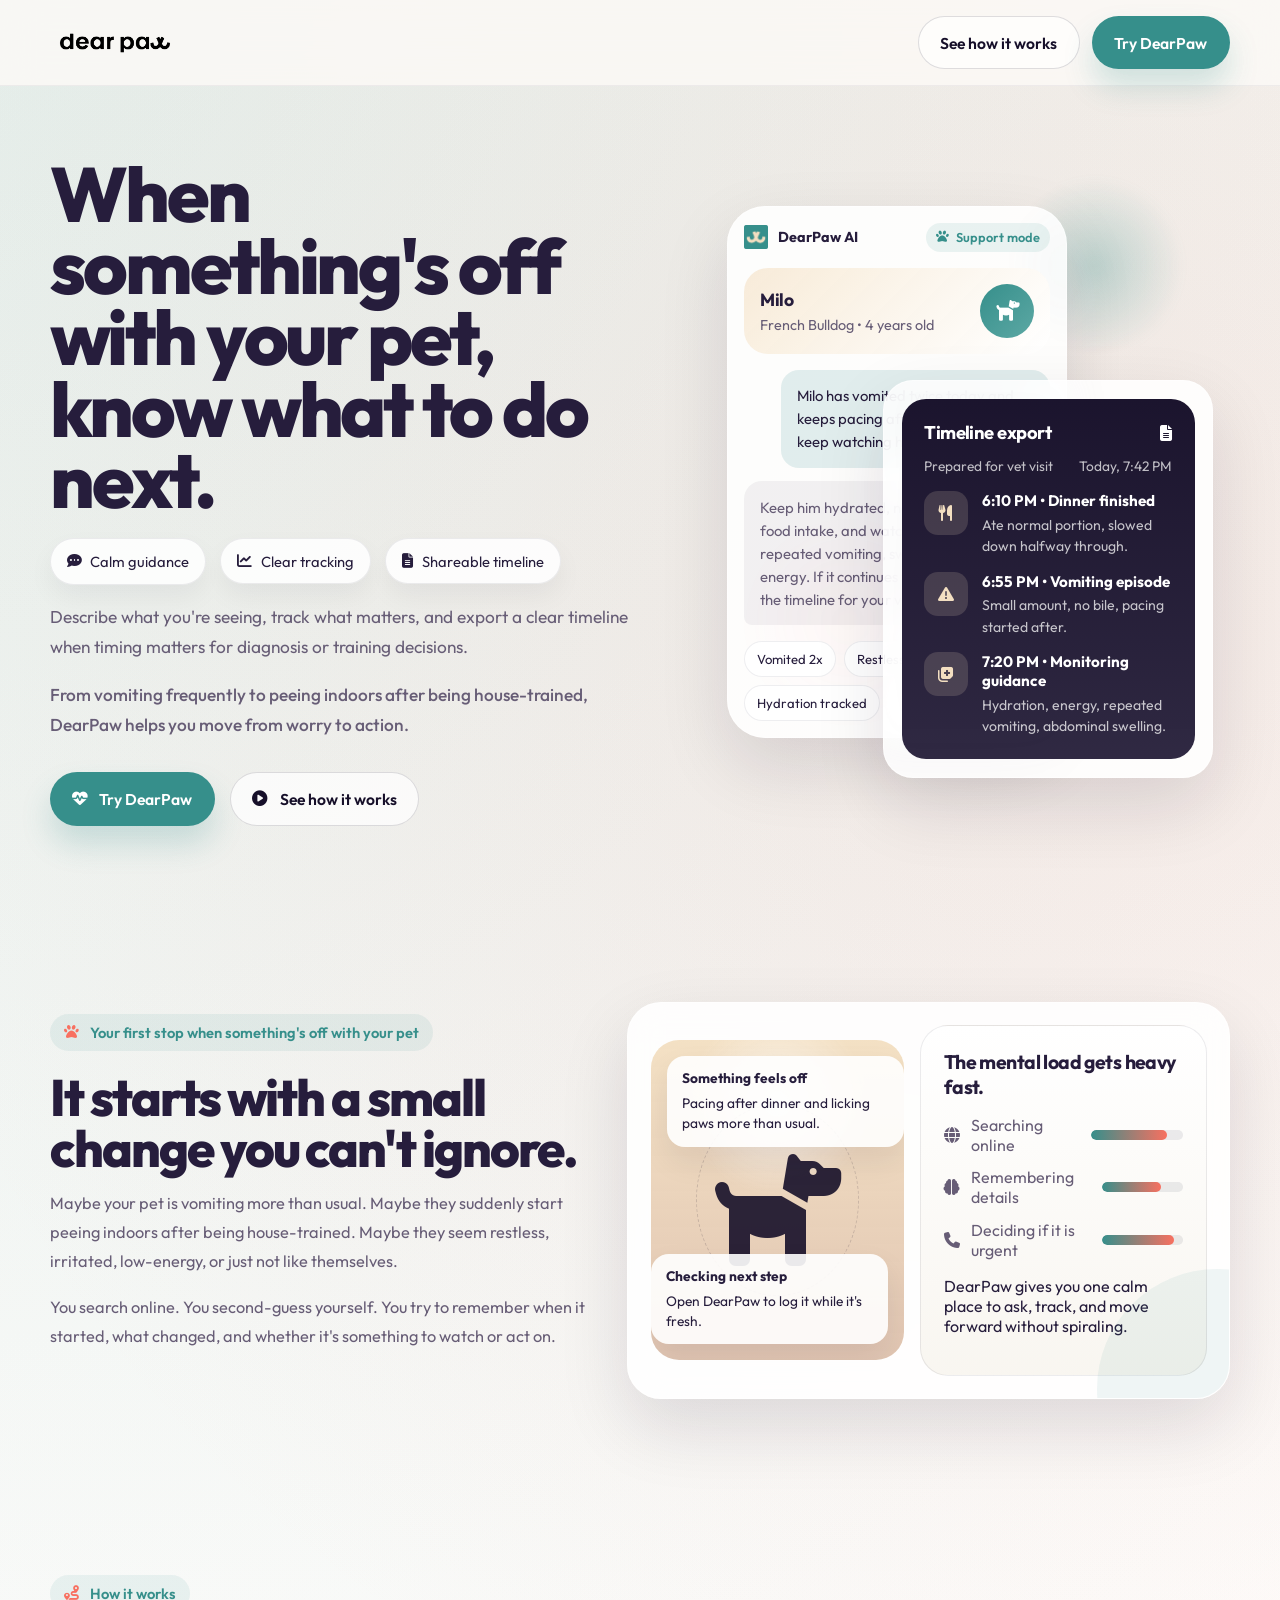
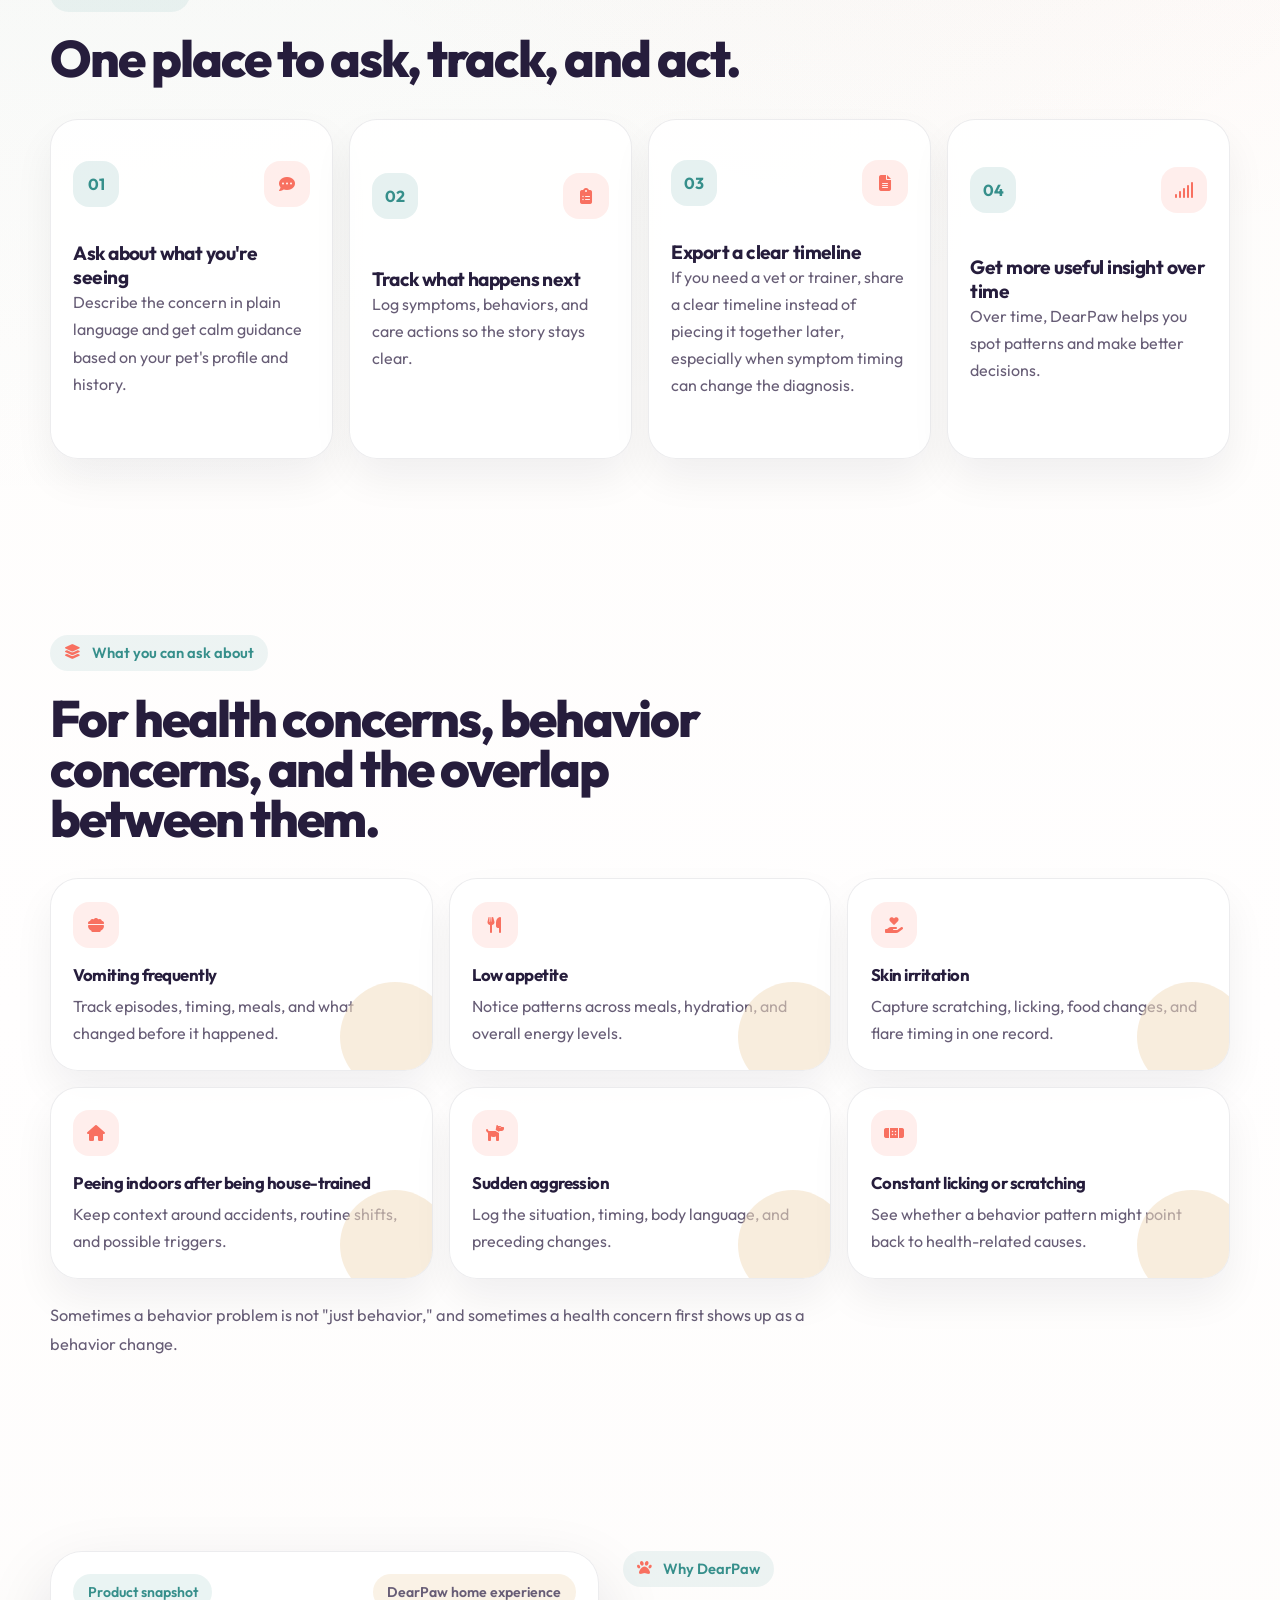
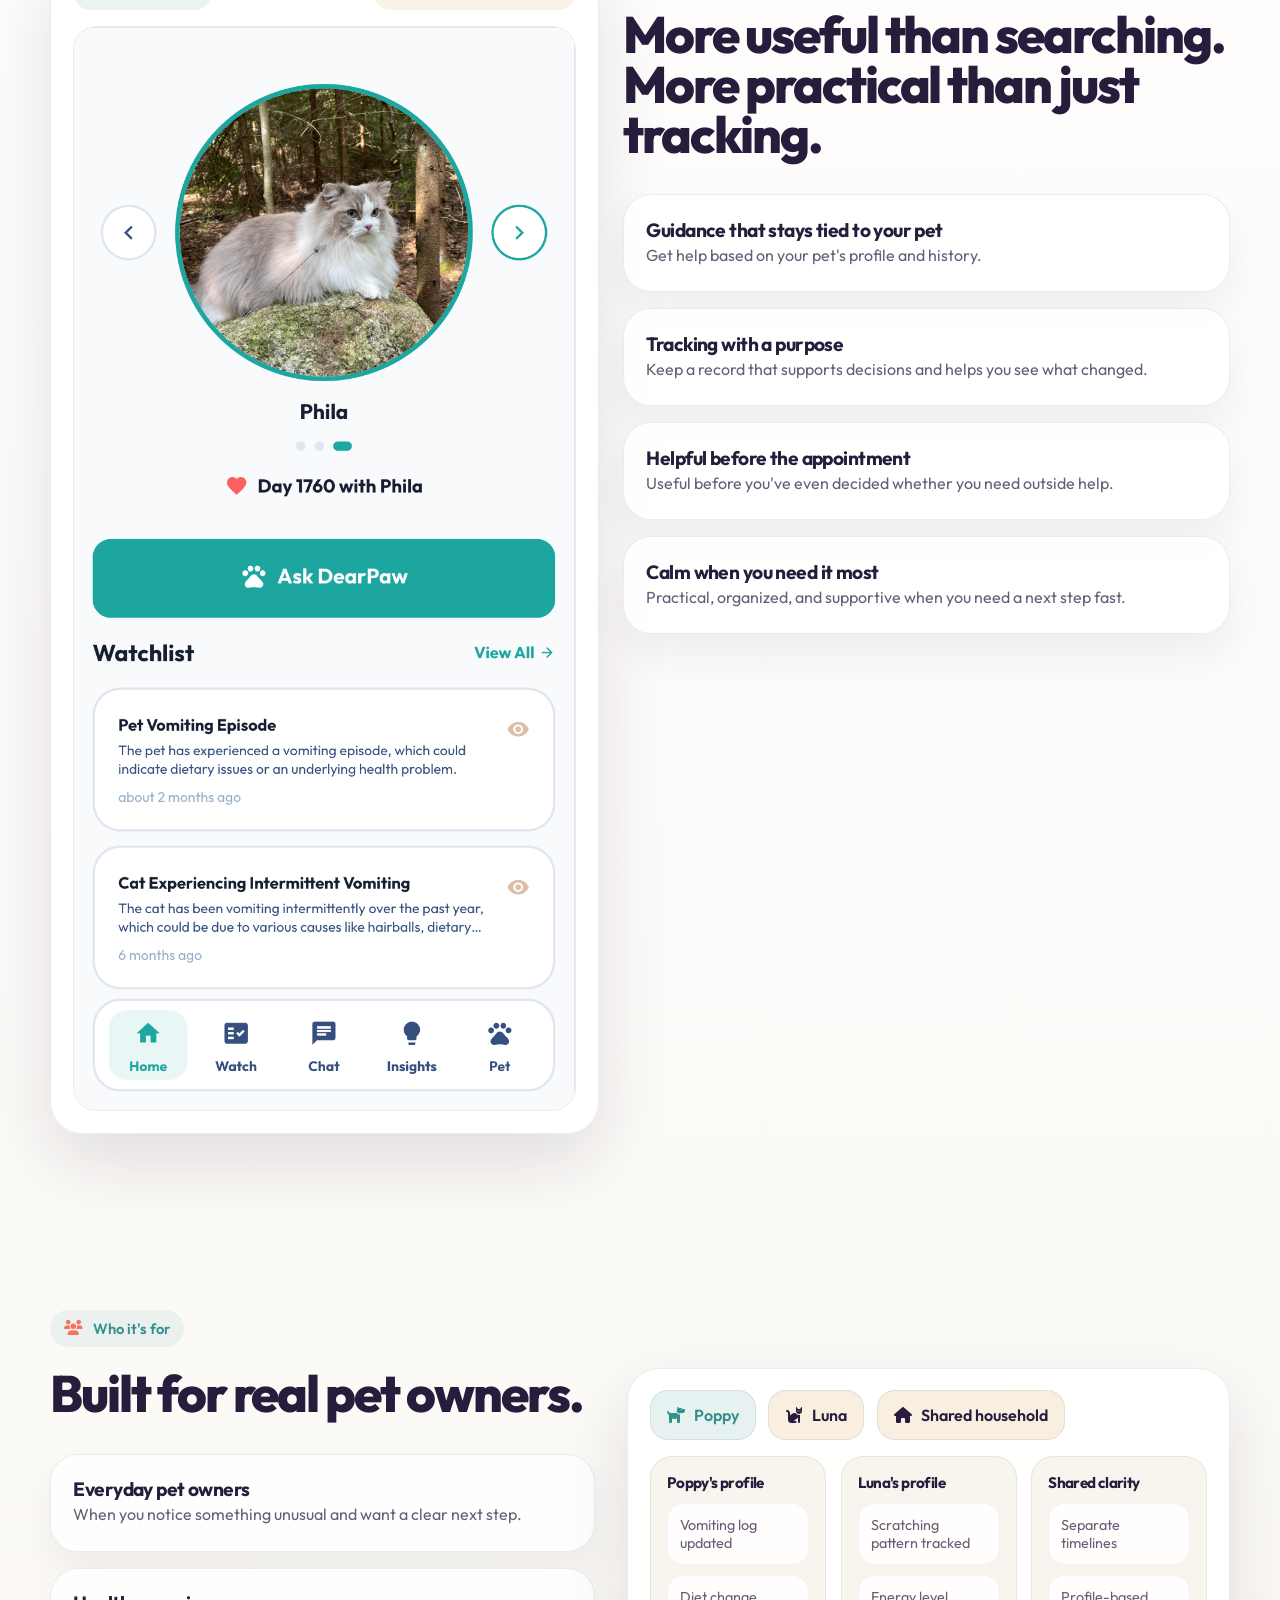
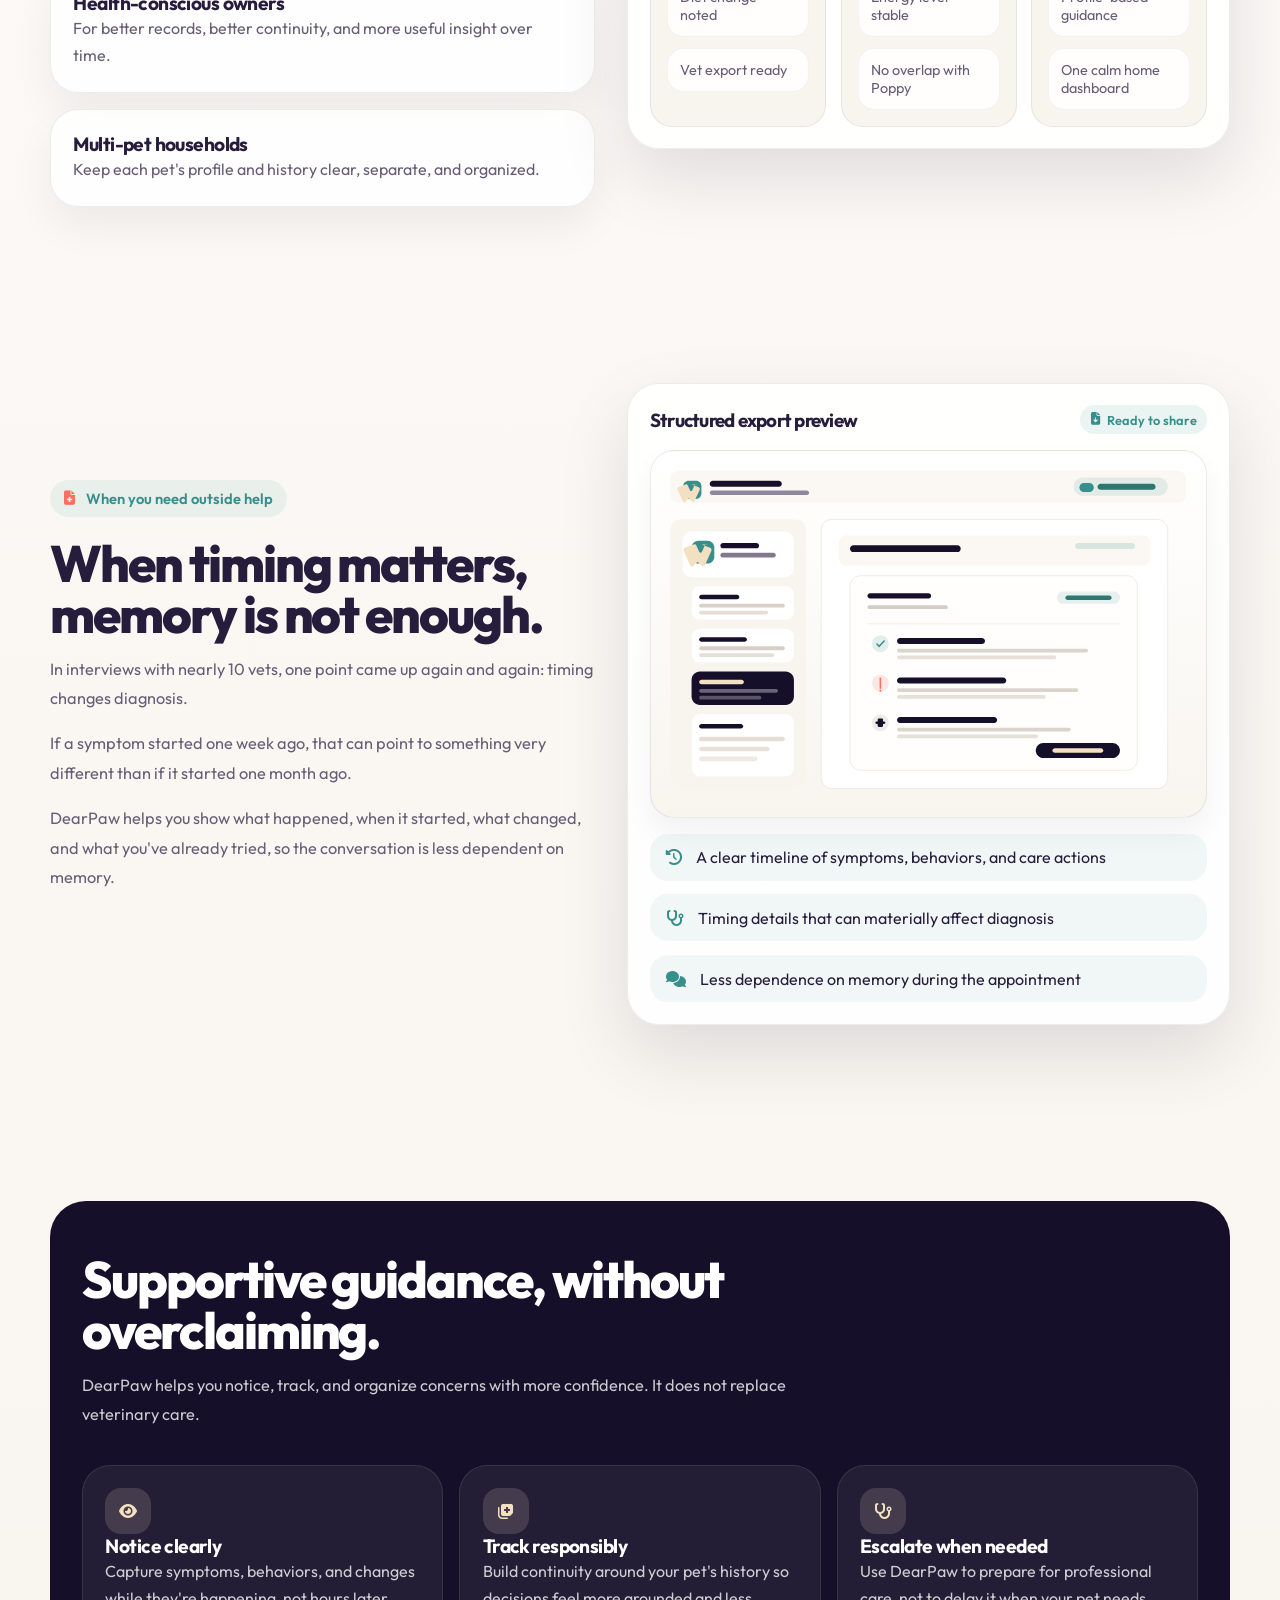
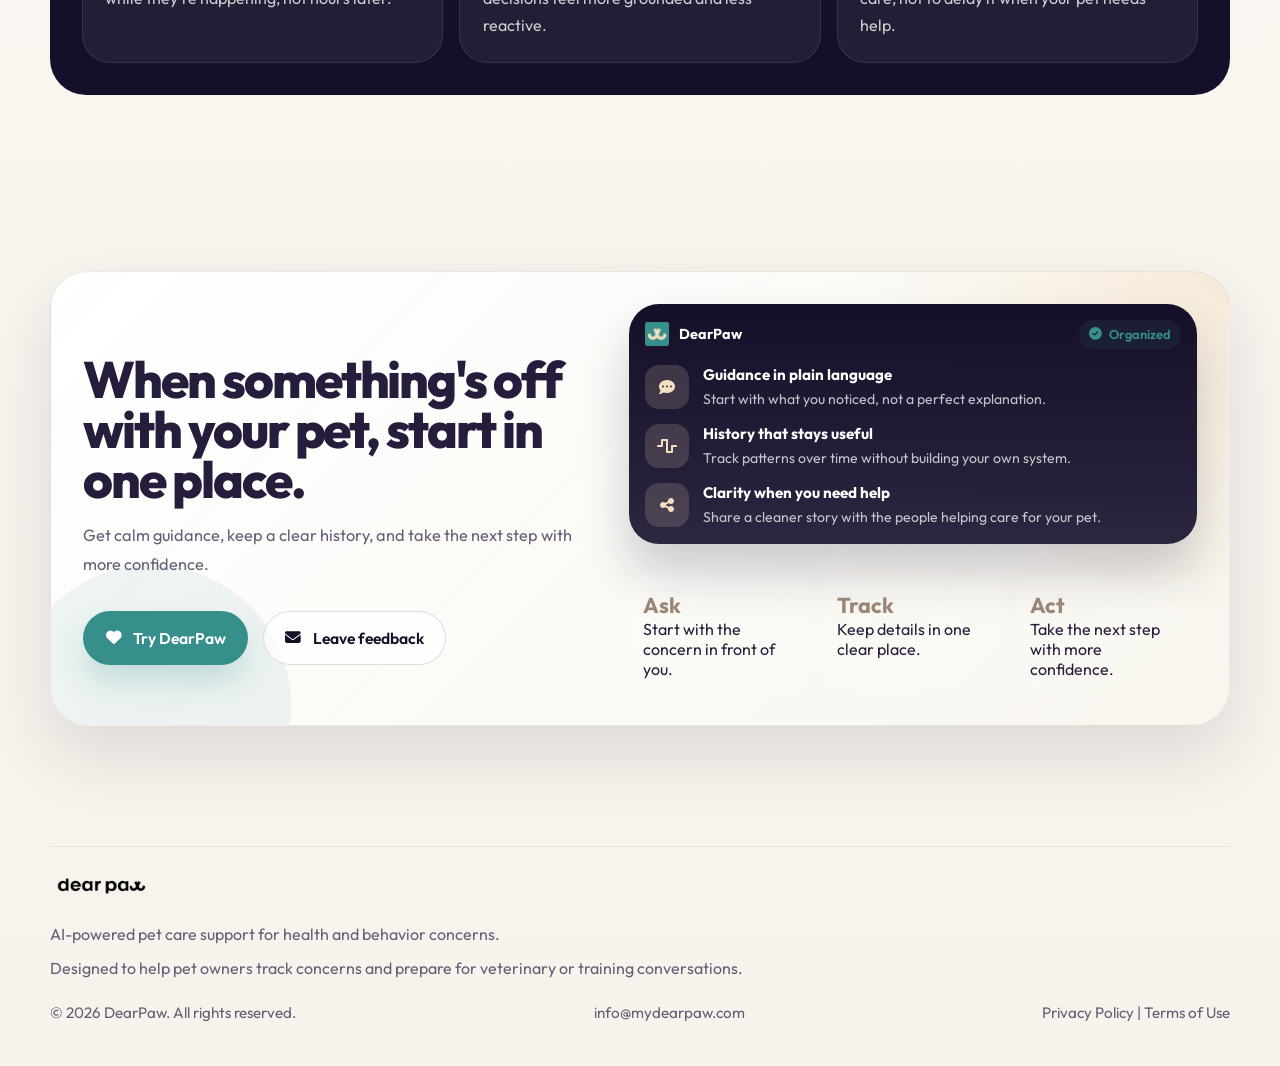
==== index.html @ 914ccf26 "Update legal pages and CTA flows" ====
<!DOCTYPE html>
<html lang="en">
  <head>
    <meta charset="UTF-8" />
    <meta name="viewport" content="width=device-width, initial-scale=1.0" />
    <title>DearPaw | When something's off with your pet, know what to do next.</title>
    <meta
      name="description"
      content="Describe what you're seeing, track what matters, and export a clear timeline when timing matters for diagnosis or training decisions."
    />
    <link rel="icon" type="image/png" href="assets/images/dearpaw-favicon.png" />
    <link rel="preconnect" href="https://fonts.googleapis.com" />
    <link rel="preconnect" href="https://fonts.gstatic.com" crossorigin />
    <link
      href="https://fonts.googleapis.com/css2?family=Outfit:wght@300;400;500;600;700;800&amp;display=swap"
      rel="stylesheet"
    />
    <link
      rel="stylesheet"
      href="https://cdnjs.cloudflare.com/ajax/libs/font-awesome/6.5.2/css/all.min.css"
      crossorigin="anonymous"
      referrerpolicy="no-referrer"
    />
    <link rel="stylesheet" href="assets/css/style.css" />
  </head>
  <body>
    <header class="site-header">
      <div class="container nav-shell">
        <a class="brand" href="#hero" aria-label="DearPaw home">
          <img src="assets/images/dearpaw-logo-horizontal.png" alt="DearPaw" />
        </a>
        <div class="nav-actions">
          <a class="button button-secondary" href="#how-it-works">See how it works</a>
          <a class="button button-primary" href="#try-form" data-open-form="try-dearpaw">Try DearPaw</a>
        </div>
        <details class="mobile-menu">
          <summary class="mobile-menu-toggle" aria-label="Open navigation menu">
            <span></span>
            <span></span>
            <span></span>
          </summary>
          <div class="mobile-menu-panel">
            <div class="mobile-menu-actions">
              <a class="button button-secondary" href="#how-it-works">See how it works</a>
              <a class="button button-primary" href="#try-form" data-open-form="try-dearpaw">Try DearPaw</a>
            </div>
          </div>
        </details>
      </div>
    </header>

    <main>
      <section class="hero" id="hero">
        <div class="container hero-grid">
          <div class="hero-copy">
            <h1 class="reveal delay-1">When something's off with your pet, know what to do next.</h1>
            
            <div class="hero-points reveal delay-2" aria-label="Product highlights">
              <span class="pill"><i class="fa-solid fa-comment-dots"></i> Calm guidance</span>
              <span class="pill"><i class="fa-solid fa-chart-line"></i> Clear tracking</span>
              <span class="pill"><i class="fa-solid fa-file-lines"></i> Shareable timeline</span>
            </div>
            <p class="reveal delay-3">
              Describe what you're seeing, track what matters, and export a clear timeline when timing matters for diagnosis or training decisions.
            </p>
            <p class="support-line reveal delay-4">
              From vomiting frequently to peeing indoors after being house-trained, DearPaw helps you move from worry to action.
            </p>
            <div class="hero-actions reveal delay-4">
              <a class="button button-primary" href="#try-form" data-open-form="try-dearpaw">
                <i class="fa-solid fa-heart-pulse"></i>
                Try DearPaw
              </a>
              <a class="button button-secondary" href="#how-it-works">
                <i class="fa-solid fa-circle-play"></i>
                See how it works
              </a>
            </div>
          </div>

          <div class="hero-visual reveal delay-2" aria-hidden="true">
            <div class="orb orb-teal"></div>
            <div class="orb orb-coral"></div>
            <div class="mock-stack">
              <article class="device phone">
                <div class="device-top">
                  <div class="mini-brand">
                    <img src="assets/images/dearpaw-favicon.png" alt="" />
                    DearPaw AI
                  </div>
                  <span class="status-chip"><i class="fa-solid fa-paw"></i> Support mode</span>
                </div>
                <div class="pet-profile">
                  <div>
                    <h3>Milo</h3>
                    <p>French Bulldog • 4 years old</p>
                  </div>
                  <div class="avatar-ring">
                    <i class="fa-solid fa-dog"></i>
                  </div>
                </div>
                <div class="chat-thread">
                  <div class="bubble owner">
                    Milo has vomited twice today and keeps pacing after dinner. Should I keep watching him or get help now?
                  </div>
                  <div class="bubble ai">
                    Keep him hydrated, note timing and food intake, and watch for repeated vomiting, swelling, or low energy. If it continues tonight, export the timeline for your vet.
                  </div>
                </div>
                <div class="signal-bar">
                  <span class="signal">Vomited 2x</span>
                  <span class="signal">Restless after dinner</span>
                  <span class="signal">Hydration tracked</span>
                </div>
              </article>

              <article class="device tablet">
                <div class="report-card">
                  <div class="report-row">
                    <h3>Timeline export</h3>
                    <i class="fa-solid fa-file-lines"></i>
                  </div>
                  <div class="report-meta">
                    <span>Prepared for vet visit</span>
                    <span>Today, 7:42 PM</span>
                  </div>
                  <div class="timeline">
                    <div class="timeline-item">
                      <div class="timeline-dot"><i class="fa-solid fa-utensils"></i></div>
                      <div class="timeline-copy">
                        <h4>6:10 PM • Dinner finished</h4>
                        <p>Ate normal portion, slowed down halfway through.</p>
                      </div>
                    </div>
                    <div class="timeline-item">
                      <div class="timeline-dot"><i class="fa-solid fa-triangle-exclamation"></i></div>
                      <div class="timeline-copy">
                        <h4>6:55 PM • Vomiting episode</h4>
                        <p>Small amount, no bile, pacing started after.</p>
                      </div>
                    </div>
                    <div class="timeline-item">
                      <div class="timeline-dot"><i class="fa-solid fa-notes-medical"></i></div>
                      <div class="timeline-copy">
                        <h4>7:20 PM • Monitoring guidance</h4>
                        <p>Hydration, energy, repeated vomiting, abdominal swelling.</p>
                      </div>
                    </div>
                  </div>
                </div>
              </article>
            </div>
          </div>
        </div>
      </section>

      <section id="problem">
        <div class="container problem-grid">
          <div class="section-heading">
            <span class="eyebrow reveal">
              <i class="fa-solid fa-paw"></i>
              Your first stop when something's off with your pet
            </span>
            <h2>It starts with a small change you can't ignore.</h2>
            <p>
              Maybe your pet is vomiting more than usual. Maybe they suddenly start peeing indoors after being house-trained. Maybe they seem restless, irritated, low-energy, or just not like themselves.
            </p>
            <p>
              You search online. You second-guess yourself. You try to remember when it started, what changed, and whether it's something to watch or act on.
            </p>
          </div>

          <div class="scene-card">
            <div class="scene-grid">
              <div class="pet-portrait">
                <div class="halo"></div>
                <i class="fa-solid fa-dog"></i>
                <div class="floating-note note-top">
                  <strong>Something feels off</strong>
                  Pacing after dinner and licking paws more than usual.
                </div>
                <div class="floating-note note-bottom">
                  <strong>Checking next step</strong>
                  Open DearPaw to log it while it's fresh.
                </div>
              </div>
              <div class="owner-panel">
                <h3>The mental load gets heavy fast.</h3>
                <div class="owner-stress">
                  <div class="stress-row">
                    <span class="stress-label"><i class="fa-solid fa-globe"></i> Searching online</span>
                    <div class="stress-meter"><div class="stress-fill" style="width: 82%"></div></div>
                  </div>
                  <div class="stress-row">
                    <span class="stress-label"><i class="fa-solid fa-brain"></i> Remembering details</span>
                    <div class="stress-meter"><div class="stress-fill" style="width: 73%"></div></div>
                  </div>
                  <div class="stress-row">
                    <span class="stress-label"><i class="fa-solid fa-phone"></i> Deciding if it is urgent</span>
                    <div class="stress-meter"><div class="stress-fill" style="width: 88%"></div></div>
                  </div>
                </div>
                <p style="margin-top: 1rem;">
                  DearPaw gives you one calm place to ask, track, and move forward without spiraling.
                </p>
              </div>
            </div>
          </div>
        </div>
      </section>

      <section id="how-it-works">
        <div class="container">
          <div class="section-heading">
            <span class="eyebrow">
              <i class="fa-solid fa-route"></i>
              How it works
            </span>
            <h2>One place to ask, track, and act.</h2>
          </div>

          <div class="flow-grid">
            <article class="flow-card">
              <div class="step-top">
                <span class="step-number">01</span>
                <span class="icon-badge"><i class="fa-solid fa-comment-dots"></i></span>
              </div>
              <div>
                <h3>Ask about what you're seeing</h3>
                <p>
                  Describe the concern in plain language and get calm guidance based on your pet's profile and history.
                </p>
              </div>
            </article>

            <article class="flow-card">
              <div class="step-top">
                <span class="step-number">02</span>
                <span class="icon-badge"><i class="fa-solid fa-clipboard-list"></i></span>
              </div>
              <div>
                <h3>Track what happens next</h3>
                <p>
                  Log symptoms, behaviors, and care actions so the story stays clear.
                </p>
              </div>
            </article>

            <article class="flow-card">
              <div class="step-top">
                <span class="step-number">03</span>
                <span class="icon-badge"><i class="fa-solid fa-file-lines"></i></span>
              </div>
              <div>
                <h3>Export a clear timeline</h3>
                <p>
                  If you need a vet or trainer, share a clear timeline instead of piecing it together later, especially when symptom timing can change the diagnosis.
                </p>
              </div>
            </article>

            <article class="flow-card">
              <div class="step-top">
                <span class="step-number">04</span>
                <span class="icon-badge"><i class="fa-solid fa-signal"></i></span>
              </div>
              <div>
                <h3>Get more useful insight over time</h3>
                <p>
                  Over time, DearPaw helps you spot patterns and make better decisions.
                </p>
              </div>
            </article>
          </div>
        </div>
      </section>

      <section id="breadth">
        <div class="container">
          <div class="section-heading">
            <span class="eyebrow">
              <i class="fa-solid fa-layer-group"></i>
              What you can ask about
            </span>
            <h2>For health concerns, behavior concerns, and the overlap between them.</h2>
          </div>

          <div class="concern-shell">
            <article class="concern-card">
              <span class="icon-badge"><i class="fa-solid fa-bowl-food"></i></span>
              <h3>Vomiting frequently</h3>
              <p>Track episodes, timing, meals, and what changed before it happened.</p>
            </article>
            <article class="concern-card">
              <span class="icon-badge"><i class="fa-solid fa-utensils"></i></span>
              <h3>Low appetite</h3>
              <p>Notice patterns across meals, hydration, and overall energy levels.</p>
            </article>
            <article class="concern-card">
              <span class="icon-badge"><i class="fa-solid fa-hand-holding-heart"></i></span>
              <h3>Skin irritation</h3>
              <p>Capture scratching, licking, food changes, and flare timing in one record.</p>
            </article>
            <article class="concern-card">
              <span class="icon-badge"><i class="fa-solid fa-house"></i></span>
              <h3>Peeing indoors after being house-trained</h3>
              <p>Keep context around accidents, routine shifts, and possible triggers.</p>
            </article>
            <article class="concern-card">
              <span class="icon-badge"><i class="fa-solid fa-dog"></i></span>
              <h3>Sudden aggression</h3>
              <p>Log the situation, timing, body language, and preceding changes.</p>
            </article>
            <article class="concern-card">
              <span class="icon-badge"><i class="fa-solid fa-bandage"></i></span>
              <h3>Constant licking or scratching</h3>
              <p>See whether a behavior pattern might point back to health-related causes.</p>
            </article>
          </div>

          <p class="breadth-close">
            Sometimes a behavior problem is not "just behavior," and sometimes a health concern first shows up as a behavior change.
          </p>
        </div>
      </section>

      <section id="why-dearpaw">
        <div class="container why-grid">
          <div class="comparison" aria-hidden="true">
            <div class="comparison-top">
              <span class="comparison-tag">Product snapshot</span>
              <span class="comparison-note">DearPaw home experience</span>
            </div>
            <div class="comparison-frame">
              <img src="assets/images/v2-home.png" alt="" />
            </div>
          </div>

          <div>
            <div class="section-heading">
              <span class="eyebrow">
                <i class="fa-solid fa-paw"></i>
                Why DearPaw
              </span>
              <h2>More useful than searching. More practical than just tracking.</h2>
            </div>

            <div class="diff-grid">
              <article class="diff-card">
                <h3>Guidance that stays tied to your pet</h3>
                <p>Get help based on your pet's profile and history.</p>
              </article>
              <article class="diff-card">
                <h3>Tracking with a purpose</h3>
                <p>Keep a record that supports decisions and helps you see what changed.</p>
              </article>
              <article class="diff-card">
                <h3>Helpful before the appointment</h3>
                <p>Useful before you've even decided whether you need outside help.</p>
              </article>
              <article class="diff-card">
                <h3>Calm when you need it most</h3>
                <p>Practical, organized, and supportive when you need a next step fast.</p>
              </article>
            </div>
          </div>
        </div>
      </section>

      <section id="audience">
        <div class="container audience-grid">
          <div>
            <div class="section-heading">
              <span class="eyebrow">
                <i class="fa-solid fa-users"></i>
                Who it's for
              </span>
              <h2>Built for real pet owners.</h2>
            </div>

            <div class="audience-list">
              <article class="audience-card">
                <h3>Everyday pet owners</h3>
                <p>When you notice something unusual and want a clear next step.</p>
              </article>
              <article class="audience-card">
                <h3>Health-conscious owners</h3>
                <p>For better records, better continuity, and more useful insight over time.</p>
              </article>
              <article class="audience-card">
                <h3>Multi-pet households</h3>
                <p>Keep each pet's profile and history clear, separate, and organized.</p>
              </article>
            </div>
          </div>

          <div class="audience-visual" aria-hidden="true">
            <div class="pet-switcher">
              <span class="pet-chip active"><i class="fa-solid fa-dog"></i> Poppy</span>
              <span class="pet-chip"><i class="fa-solid fa-cat"></i> Luna</span>
              <span class="pet-chip"><i class="fa-solid fa-house"></i> Shared household</span>
            </div>
            <div class="history-board">
              <div class="history-column">
                <h3>Poppy's profile</h3>
                <div class="history-event">Vomiting log updated</div>
                <div class="history-event">Diet change noted</div>
                <div class="history-event">Vet export ready</div>
              </div>
              <div class="history-column">
                <h3>Luna's profile</h3>
                <div class="history-event">Scratching pattern tracked</div>
                <div class="history-event">Energy level stable</div>
                <div class="history-event">No overlap with Poppy</div>
              </div>
              <div class="history-column">
                <h3>Shared clarity</h3>
                <div class="history-event">Separate timelines</div>
                <div class="history-event">Profile-based guidance</div>
                <div class="history-event">One calm home dashboard</div>
              </div>
            </div>
          </div>
        </div>
      </section>

      <section id="export">
        <div class="container export-grid">
          <div class="section-heading">
            <span class="eyebrow">
              <i class="fa-solid fa-file-medical"></i>
              When you need outside help
            </span>
            <h2>When timing matters, memory is not enough.</h2>
            <p>
              In interviews with nearly 10 vets, one point came up again and again: timing changes diagnosis.
            </p>
            <p>
              If a symptom started one week ago, that can point to something very different than if it started one month ago.
            </p>
            <p>
              DearPaw helps you show what happened, when it started, what changed, and what you've already tried, so the conversation is less dependent on memory.
            </p>
          </div>

          <div class="export-panel" aria-hidden="true">
            <div class="export-top">
              <h3>Structured export preview</h3>
              <span class="status-chip"><i class="fa-solid fa-file-arrow-down"></i> Ready to share</span>
            </div>
            <div class="export-preview-frame">
              <img
                src="assets/images/structured-export-preview.svg"
                alt="DearPaw structured export preview showing a clean appointment-ready timeline summary."
              />
            </div>
            <div class="appointment-track">
              <div class="appointment-step">
                <i class="fa-solid fa-clock-rotate-left"></i>
                A clear timeline of symptoms, behaviors, and care actions
              </div>
              <div class="appointment-step">
                <i class="fa-solid fa-stethoscope"></i>
                Timing details that can materially affect diagnosis
              </div>
              <div class="appointment-step">
                <i class="fa-solid fa-comments"></i>
                Less dependence on memory during the appointment
              </div>
            </div>
          </div>
        </div>
      </section>

      <section id="trust">
        <div class="container">
          <div class="trust-shell">
            <div class="section-heading">
              <h2>Supportive guidance, without overclaiming.</h2>
              <p>
                DearPaw helps you notice, track, and organize concerns with more confidence. It does not replace veterinary care.
              </p>
            </div>

            <div class="trust-grid">
              <article class="trust-card">
                <span class="icon-badge"><i class="fa-solid fa-eye"></i></span>
                <h3>Notice clearly</h3>
                <p>Capture symptoms, behaviors, and changes while they're happening, not hours later.</p>
              </article>
              <article class="trust-card">
                <span class="icon-badge"><i class="fa-solid fa-notes-medical"></i></span>
                <h3>Track responsibly</h3>
                <p>Build continuity around your pet's history so decisions feel more grounded and less reactive.</p>
              </article>
              <article class="trust-card">
                <span class="icon-badge"><i class="fa-solid fa-stethoscope"></i></span>
                <h3>Escalate when needed</h3>
                <p>Use DearPaw to prepare for professional care, not to delay it when your pet needs help.</p>
              </article>
            </div>
          </div>
        </div>
      </section>

      <section id="cta">
        <div class="container">
          <div class="cta-panel">
            <div class="cta-grid">
              <div>
                <div class="section-heading" style="margin-top: 1rem; margin-bottom: 1.5rem;">
                  <h2>When something's off with your pet, start in one place.</h2>
                  <p>Get calm guidance, keep a clear history, and take the next step with more confidence.</p>
                </div>
                <div class="hero-actions">
                  <a class="button button-primary" href="#try-form" data-open-form="try-dearpaw">
                    <i class="fa-solid fa-heart"></i>
                    Try DearPaw
                  </a>
                  <a
                    class="button button-secondary"
                    href="https://airtable.com/appuUthsHxwwwz49f/pagr1twnHMQ4hZviS/form"
                    target="_blank"
                    rel="noreferrer"
                  >
                    <i class="fa-solid fa-envelope"></i>
                    Leave feedback
                  </a>
                </div>
              </div>

              <div class="cta-visual" aria-hidden="true">
                <div class="final-device">
                  <div class="device-top">
                    <div class="mini-brand">
                      <img src="assets/images/dearpaw-favicon.png" alt="" />
                      DearPaw
                    </div>
                    <span class="status-chip"><i class="fa-solid fa-circle-check"></i> Organized</span>
                  </div>
                  <div class="timeline">
                    <div class="timeline-item">
                      <div class="timeline-dot"><i class="fa-solid fa-comment-dots"></i></div>
                      <div class="timeline-copy">
                        <h4>Guidance in plain language</h4>
                        <p>Start with what you noticed, not a perfect explanation.</p>
                      </div>
                    </div>
                    <div class="timeline-item">
                      <div class="timeline-dot"><i class="fa-solid fa-wave-square"></i></div>
                      <div class="timeline-copy">
                        <h4>History that stays useful</h4>
                        <p>Track patterns over time without building your own system.</p>
                      </div>
                    </div>
                    <div class="timeline-item">
                      <div class="timeline-dot"><i class="fa-solid fa-share-nodes"></i></div>
                      <div class="timeline-copy">
                        <h4>Clarity when you need help</h4>
                        <p>Share a cleaner story with the people helping care for your pet.</p>
                      </div>
                    </div>
                  </div>
                </div>
                <div class="stats-band">
                  <div class="stat-tile">
                    <strong>Ask</strong>
                    Start with the concern in front of you.
                  </div>
                  <div class="stat-tile">
                    <strong>Track</strong>
                    Keep details in one clear place.
                  </div>
                  <div class="stat-tile">
                    <strong>Act</strong>
                    Take the next step with more confidence.
                  </div>
                </div>
              </div>
            </div>
          </div>
        </div>
      </section>
    </main>

    <footer>
      <div class="container footer-shell">
        <div class="footer-brand-row">
          <div class="brand">
            <img src="assets/images/dearpaw-logo-horizontal.png" alt="DearPaw" />
          </div>
        </div>
        <div class="footer-copy">
          <p>AI-powered pet care support for health and behavior concerns.</p>
          <p>Designed to help pet owners track concerns and prepare for veterinary or training conversations.</p>
        </div>
        <div class="footer-meta">
          <span>&copy; 2026 DearPaw. All rights reserved.</span>
          <a href="mailto:info@mydearpaw.com">info@mydearpaw.com</a>
          <span><a href="privacy-policy.html">Privacy Policy</a> | <a href="terms-of-use.html">Terms of Use</a></span>
        </div>
      </div>
    </footer>

    <div class="form-modal" id="try-form" hidden>
      <div class="form-modal-backdrop" data-close-form></div>
      <div class="form-modal-dialog" role="dialog" aria-modal="true" aria-label="Try DearPaw form">
        <div class="form-modal-toolbar">
          <button class="form-modal-close" type="button" aria-label="Close form" data-close-form>
            <i class="fa-solid fa-xmark"></i>
          </button>
        </div>
        <div class="form-modal-frame">
          <iframe
            class="airtable-embed"
            src="https://airtable.com/embed/appuUthsHxwwwz49f/pagMh37DUcp7wMkIh/form"
            frameborder="0"
            width="100%"
            height="533"
            style="background: transparent; border: 1px solid #ccc;"
            title="Try DearPaw form"
          ></iframe>
        </div>
      </div>
    </div>

    <script>
      (() => {
        const modal = document.getElementById("try-form");
        if (!modal) return;

        const openers = document.querySelectorAll("[data-open-form]");
        const closers = modal.querySelectorAll("[data-close-form]");
        const mobileMenu = document.querySelector(".mobile-menu");
        const closeButton = modal.querySelector(".form-modal-close");

        function openModal() {
          modal.hidden = false;
          document.body.classList.add("modal-open");
          closeButton?.focus();
        }

        function closeModal() {
          modal.hidden = true;
          document.body.classList.remove("modal-open");
        }

        openers.forEach((trigger) => {
          trigger.addEventListener("click", (event) => {
            event.preventDefault();
            if (mobileMenu) {
              mobileMenu.removeAttribute("open");
            }
            openModal();
          });
        });

        closers.forEach((trigger) => {
          trigger.addEventListener("click", closeModal);
        });

        document.addEventListener("keydown", (event) => {
          if (event.key === "Escape" && !modal.hidden) {
            closeModal();
          }
        });
      })();
    </script>
  </body>
  </html>
---- assets/css/style.css ----
:root {
  --teal: #368f8b;
  --navy: #160f29;
  --white: #ffffff;
  --coral: #f87060;
  --beige: #f3dfc1;
  --taupe: #9b8576;
  --mist: #f8f5ef;
  --ink: #261d3c;
  --muted: #675d76;
  --line: rgba(22, 15, 41, 0.1);
  --shadow: 0 28px 70px rgba(22, 15, 41, 0.12);
  --radius-xl: 34px;
  --radius-lg: 24px;
  --radius-md: 18px;
  --container: 1180px;
}

* {
  box-sizing: border-box;
}

html {
  scroll-behavior: smooth;
}

body {
  margin: 0;
  font-family: "Outfit", sans-serif;
  color: var(--ink);
  background:
    radial-gradient(circle at top left, rgba(54, 143, 139, 0.12), transparent 28%),
    radial-gradient(circle at 85% 8%, rgba(248, 112, 96, 0.1), transparent 18%),
    linear-gradient(180deg, #fcfaf6 0%, #fffefe 35%, #f7f3ec 100%);
}

body.modal-open {
  overflow: hidden;
}

body::before {
  content: "";
  position: fixed;
  inset: 0;
  pointer-events: none;
  opacity: 0.18;
  background-image:
    linear-gradient(rgba(255, 255, 255, 0.5) 1px, transparent 1px),
    linear-gradient(90deg, rgba(255, 255, 255, 0.5) 1px, transparent 1px);
  background-size: 40px 40px;
  mask-image: linear-gradient(180deg, rgba(0, 0, 0, 0.2), transparent 80%);
}

img {
  display: block;
  max-width: 100%;
}

a {
  color: inherit;
  text-decoration: none;
}

.container {
  width: min(calc(100% - 2rem), var(--container));
  margin: 0 auto;
}

.site-header {
  position: sticky;
  top: 0;
  z-index: 50;
  backdrop-filter: blur(18px);
  background: rgba(252, 250, 246, 0.84);
  border-bottom: 1px solid rgba(22, 15, 41, 0.05);
}

.nav-shell {
  display: flex;
  align-items: center;
  justify-content: space-between;
  gap: 1rem;
  padding: 1rem 0;
}

.brand {
  display: inline-flex;
  align-items: center;
  gap: 0.75rem;
}

.brand img {
  height: 38px;
  width: auto;
}

.nav-actions {
  display: flex;
  align-items: center;
  gap: 0.75rem;
  flex-shrink: 0;
}

.mobile-menu {
  display: none;
  position: relative;
}

.mobile-menu-toggle {
  list-style: none;
  width: 40px;
  height: 40px;
  display: grid;
  place-items: center;
  border-radius: 12px;
  border: 1px solid rgba(22, 15, 41, 0.1);
  background: rgba(255, 255, 255, 0.86);
  box-shadow: 0 8px 18px rgba(22, 15, 41, 0.08);
  cursor: pointer;
}

.mobile-menu-toggle::-webkit-details-marker {
  display: none;
}

.mobile-menu-toggle span {
  display: block;
  width: 15px;
  height: 2px;
  border-radius: 999px;
  background: var(--navy);
  transition:
    transform 180ms ease,
    opacity 180ms ease;
}

.mobile-menu-toggle span + span {
  margin-top: 2px;
}

.mobile-menu[open] .mobile-menu-toggle span:nth-child(1) {
  transform: translateY(4px) rotate(45deg);
}

.mobile-menu[open] .mobile-menu-toggle span:nth-child(2) {
  opacity: 0;
}

.mobile-menu[open] .mobile-menu-toggle span:nth-child(3) {
  transform: translateY(-4px) rotate(-45deg);
}

.mobile-menu-panel {
  position: absolute;
  top: calc(100% + 0.75rem);
  right: 0;
  width: min(320px, calc(100vw - 2rem));
  padding: 1rem;
  border-radius: 24px;
  background: rgba(255, 255, 255, 0.96);
  border: 1px solid rgba(22, 15, 41, 0.08);
  box-shadow: 0 24px 48px rgba(22, 15, 41, 0.14);
  backdrop-filter: blur(16px);
}

.mobile-menu-actions {
  display: grid;
  gap: 0.65rem;
}

.mobile-menu-actions .button {
  width: 100%;
}

.button {
  display: inline-flex;
  align-items: center;
  justify-content: center;
  gap: 0.7rem;
  padding: 0.98rem 1.35rem;
  border-radius: 999px;
  border: 1px solid transparent;
  font-size: 0.98rem;
  font-weight: 600;
  transition:
    transform 180ms ease,
    box-shadow 180ms ease,
    border-color 180ms ease,
    background-color 180ms ease;
}

.button:hover,
.button:focus-visible {
  transform: translateY(-2px);
}

.button-primary {
  background: var(--teal);
  color: var(--white);
  box-shadow: 0 18px 30px rgba(54, 143, 139, 0.22);
}

.button-primary:hover,
.button-primary:focus-visible {
  box-shadow: 0 24px 36px rgba(54, 143, 139, 0.28);
}

.button-secondary {
  color: var(--navy);
  border-color: rgba(22, 15, 41, 0.14);
  background: rgba(255, 255, 255, 0.72);
}

.button-secondary:hover,
.button-secondary:focus-visible {
  border-color: rgba(54, 143, 139, 0.35);
  background: rgba(255, 255, 255, 0.96);
}

main {
  overflow: hidden;
}

section {
  padding: 5.5rem 0;
}

.hero {
  padding-top: 3rem;
}

.hero-grid {
  display: grid;
  grid-template-columns: minmax(0, 1.02fr) minmax(0, 0.98fr);
  gap: 2.5rem;
  align-items: center;
}

.eyebrow {
  display: inline-flex;
  align-items: center;
  gap: 0.65rem;
  padding: 0.55rem 0.9rem;
  border-radius: 999px;
  background: rgba(54, 143, 139, 0.09);
  color: var(--teal);
  font-size: 0.92rem;
  font-weight: 600;
}

.eyebrow i {
  color: var(--coral);
}

h1,
h2,
h3 {
  margin: 0;
  letter-spacing: -0.04em;
}

h1 {
  font-size: clamp(3rem, 6vw, 5.35rem);
  font-family: "Outfit", sans-serif;
  font-weight: 800;
  line-height: 0.93;
  margin-top: 1.5rem;
}

.hero-copy p {
  margin: 1.1rem 0 0;
  font-size: 1.08rem;
  line-height: 1.75;
  color: var(--muted);
  max-width: 41rem;
}

.support-line {
  color: var(--ink);
  font-weight: 500;
}

.hero-actions {
  display: flex;
  flex-wrap: wrap;
  gap: 0.9rem;
  margin-top: 2rem;
}

.hero-points {
  display: flex;
  flex-wrap: wrap;
  gap: 0.85rem;
  margin-top: 1.4rem;
}

.pill {
  display: inline-flex;
  align-items: center;
  gap: 0.55rem;
  padding: 0.8rem 1rem;
  border-radius: 999px;
  background: rgba(255, 255, 255, 0.85);
  border: 1px solid rgba(22, 15, 41, 0.08);
  color: var(--ink);
  font-size: 0.92rem;
  box-shadow: 0 12px 26px rgba(22, 15, 41, 0.05);
}

.hero-visual {
  position: relative;
  min-height: 660px;
}

.orb,
.blob {
  position: absolute;
  border-radius: 999px;
  filter: blur(4px);
}

.orb-teal {
  right: 8%;
  top: 4%;
  width: 180px;
  height: 180px;
  background: radial-gradient(circle, rgba(54, 143, 139, 0.28), transparent 70%);
}

.orb-coral {
  left: 12%;
  bottom: 12%;
  width: 220px;
  height: 220px;
  background: radial-gradient(circle, rgba(248, 112, 96, 0.2), transparent 72%);
}

.mock-stack {
  position: absolute;
  inset: 0;
}

.glass-card,
.device,
.insight-card,
.scene-card {
  background: rgba(255, 255, 255, 0.88);
  border: 1px solid rgba(255, 255, 255, 0.55);
  box-shadow: var(--shadow);
  backdrop-filter: blur(16px);
}

.device {
  position: absolute;
  border-radius: 38px;
  padding: 1rem;
}

.phone {
  width: min(340px, 62vw);
  top: 3.5rem;
  left: 10%;
}

.tablet {
  width: min(330px, 58vw);
  right: 3%;
  bottom: 2rem;
  border-radius: 30px;
  padding: 1.1rem;
}

.device-top {
  display: flex;
  align-items: center;
  justify-content: space-between;
  gap: 1rem;
  margin-bottom: 1rem;
}

.mini-brand {
  display: inline-flex;
  align-items: center;
  gap: 0.6rem;
  font-size: 0.9rem;
  font-weight: 700;
}

.mini-brand img {
  width: 24px;
  height: 24px;
}

.status-chip {
  display: inline-flex;
  align-items: center;
  gap: 0.4rem;
  padding: 0.4rem 0.65rem;
  border-radius: 999px;
  background: rgba(54, 143, 139, 0.1);
  color: var(--teal);
  font-size: 0.8rem;
  font-weight: 600;
}

.pet-profile {
  display: flex;
  align-items: center;
  justify-content: space-between;
  padding: 1rem;
  border-radius: 24px;
  background: linear-gradient(135deg, rgba(243, 223, 193, 0.6), rgba(255, 255, 255, 0.95));
}

.pet-profile h3 {
  font-size: 1.1rem;
  font-family: "Outfit", sans-serif;
  letter-spacing: -0.03em;
}

.pet-profile p {
  margin: 0.35rem 0 0;
  color: var(--muted);
  font-size: 0.9rem;
}

.avatar-ring {
  width: 54px;
  height: 54px;
  border-radius: 50%;
  display: grid;
  place-items: center;
  background: linear-gradient(135deg, var(--teal), #5ca8a4);
  color: var(--white);
  font-size: 1.3rem;
}

.chat-thread {
  display: grid;
  gap: 0.85rem;
  margin-top: 1rem;
}

.bubble {
  max-width: 88%;
  padding: 0.9rem 1rem;
  border-radius: 18px;
  line-height: 1.55;
  font-size: 0.93rem;
}

.bubble.owner {
  justify-self: end;
  background: rgba(54, 143, 139, 0.14);
  color: var(--ink);
  border-bottom-right-radius: 8px;
}

.bubble.ai {
  background: rgba(22, 15, 41, 0.05);
  border-bottom-left-radius: 8px;
  color: var(--muted);
}

.signal-bar {
  display: flex;
  gap: 0.5rem;
  flex-wrap: wrap;
  margin-top: 1rem;
}

.signal {
  padding: 0.55rem 0.75rem;
  border-radius: 999px;
  background: #fff;
  border: 1px solid rgba(22, 15, 41, 0.07);
  font-size: 0.82rem;
  color: var(--ink);
}

.report-card {
  border-radius: 24px;
  background: linear-gradient(180deg, rgba(22, 15, 41, 0.98), rgba(36, 29, 56, 0.95));
  color: var(--white);
  padding: 1.4rem;
}

.report-card h3 {
  font-size: 1.15rem;
  font-family: "Outfit", sans-serif;
  letter-spacing: -0.03em;
}

.report-meta,
.report-row {
  display: flex;
  align-items: center;
  justify-content: space-between;
  gap: 0.6rem;
}

.report-meta {
  margin-top: 0.8rem;
  color: rgba(255, 255, 255, 0.72);
  font-size: 0.86rem;
}

.timeline {
  display: grid;
  gap: 0.9rem;
  margin-top: 1rem;
}

.timeline-item {
  display: grid;
  grid-template-columns: 44px 1fr;
  gap: 0.85rem;
  align-items: start;
}

.timeline-dot {
  width: 44px;
  height: 44px;
  border-radius: 14px;
  display: grid;
  place-items: center;
  background: rgba(243, 223, 193, 0.16);
  color: var(--beige);
}

.timeline-copy h4 {
  margin: 0;
  font-size: 0.95rem;
}

.timeline-copy p {
  margin: 0.3rem 0 0;
  color: rgba(255, 255, 255, 0.74);
  font-size: 0.88rem;
  line-height: 1.5;
}

.section-heading {
  max-width: 44rem;
  margin-bottom: 2.2rem;
}

.section-heading h2 {
  font-size: clamp(2.2rem, 4vw, 3.6rem);
  font-family: "Outfit", sans-serif;
  font-weight: 800;
  line-height: 0.98;
  margin-top: 1.35rem;
}

.section-heading p {
  margin: 1rem 0 0;
  color: var(--muted);
  line-height: 1.8;
  font-size: 1.02rem;
}

.problem-grid,
.export-grid,
.audience-grid,
.cta-grid {
  display: grid;
  grid-template-columns: minmax(0, 0.95fr) minmax(0, 1.05fr);
  gap: 2rem;
  align-items: center;
}

.scene-card {
  position: relative;
  border-radius: var(--radius-xl);
  padding: 1.4rem;
  overflow: hidden;
}

.scene-card::after {
  content: "";
  position: absolute;
  inset: auto -18% -28% auto;
  width: 240px;
  height: 240px;
  border-radius: 50%;
  background: rgba(54, 143, 139, 0.08);
}

.scene-grid {
  display: grid;
  grid-template-columns: 0.94fr 1.06fr;
  gap: 1rem;
  align-items: center;
}

.pet-portrait {
  position: relative;
  min-height: 320px;
  border-radius: 28px;
  background:
    radial-gradient(circle at 50% 20%, rgba(255, 255, 255, 0.7), transparent 32%),
    linear-gradient(180deg, rgba(243, 223, 193, 0.95), rgba(221, 190, 168, 0.88));
  overflow: hidden;
}

.pet-portrait .fa-dog {
  position: absolute;
  left: 50%;
  top: 53%;
  transform: translate(-50%, -50%);
  font-size: 7rem;
  color: rgba(22, 15, 41, 0.9);
}

.pet-portrait .halo {
  position: absolute;
  inset: 20% 18%;
  border-radius: 50%;
  border: 1px dashed rgba(22, 15, 41, 0.16);
}

.floating-note {
  position: absolute;
  padding: 0.8rem 0.95rem;
  border-radius: 18px;
  background: rgba(255, 255, 255, 0.9);
  box-shadow: 0 14px 30px rgba(22, 15, 41, 0.08);
  font-size: 0.86rem;
  line-height: 1.45;
}

.floating-note strong {
  display: block;
  margin-bottom: 0.3rem;
  color: var(--ink);
}

.note-top {
  top: 1rem;
  left: 1rem;
}

.note-bottom {
  right: 1rem;
  bottom: 1rem;
}

.owner-panel {
  padding: 1.4rem;
  border-radius: 28px;
  background: linear-gradient(180deg, rgba(255, 255, 255, 0.92), rgba(248, 245, 239, 0.92));
  border: 1px solid rgba(22, 15, 41, 0.08);
}

.owner-panel h3 {
  font-family: "Outfit", sans-serif;
  font-size: 1.22rem;
  letter-spacing: -0.03em;
}

.owner-stress {
  display: grid;
  gap: 0.8rem;
  margin-top: 1rem;
}

.stress-row {
  display: flex;
  align-items: center;
  justify-content: space-between;
  gap: 0.8rem;
}

.stress-label {
  display: inline-flex;
  align-items: center;
  gap: 0.7rem;
  color: var(--muted);
}

.stress-meter {
  width: 42%;
  height: 10px;
  border-radius: 999px;
  background: rgba(22, 15, 41, 0.08);
  overflow: hidden;
}

.stress-fill {
  height: 100%;
  border-radius: inherit;
  background: linear-gradient(90deg, var(--teal), var(--coral));
}

.flow-grid {
  display: grid;
  grid-template-columns: repeat(4, minmax(0, 1fr));
  gap: 1rem;
}

.flow-card,
.concern-card,
.diff-card,
.audience-card,
.trust-card {
  border-radius: 28px;
  padding: 1.4rem;
  background: rgba(255, 255, 255, 0.86);
  border: 1px solid rgba(22, 15, 41, 0.08);
  box-shadow: 0 20px 40px rgba(22, 15, 41, 0.06);
}

.flow-card {
  display: grid;
  gap: 1rem;
  min-height: 340px;
}

.step-top {
  display: flex;
  align-items: center;
  justify-content: space-between;
  gap: 1rem;
}

.step-number {
  width: 46px;
  height: 46px;
  border-radius: 16px;
  display: grid;
  place-items: center;
  background: rgba(54, 143, 139, 0.12);
  color: var(--teal);
  font-weight: 700;
}

.icon-badge {
  width: 46px;
  height: 46px;
  border-radius: 16px;
  display: grid;
  place-items: center;
  background: rgba(248, 112, 96, 0.12);
  color: var(--coral);
}

.flow-card h3,
.diff-card h3,
.audience-card h3,
.trust-card h3 {
  font-family: "Outfit", sans-serif;
  font-size: 1.2rem;
  letter-spacing: -0.03em;
}

.flow-card p,
.concern-card p,
.diff-card p,
.audience-card p,
.trust-card p,
.comparison p {
  margin: 0;
  line-height: 1.7;
  color: var(--muted);
}

.concern-shell {
  display: grid;
  grid-template-columns: repeat(3, minmax(0, 1fr));
  gap: 1rem;
}

.concern-card {
  min-height: 180px;
  position: relative;
  overflow: hidden;
}

.concern-card::after {
  content: "";
  position: absolute;
  width: 110px;
  height: 110px;
  right: -18px;
  bottom: -22px;
  border-radius: 50%;
  background: rgba(243, 223, 193, 0.55);
}

.concern-card .icon-badge {
  margin-bottom: 1rem;
}

.concern-card h3 {
  font-family: "Outfit", sans-serif;
  font-size: 1.05rem;
  letter-spacing: -0.03em;
  margin-bottom: 0.5rem;
}

.breadth-close {
  max-width: 48rem;
  margin-top: 1.4rem;
  font-size: 1.02rem;
  line-height: 1.75;
  color: var(--muted);
}

.why-grid {
  display: grid;
  grid-template-columns: minmax(0, 0.95fr) minmax(0, 1.05fr);
  gap: 1.5rem;
  align-items: stretch;
}

.comparison {
  border-radius: 32px;
  background: rgba(255, 255, 255, 0.92);
  border: 1px solid rgba(22, 15, 41, 0.08);
  padding: 1.4rem;
  display: grid;
  gap: 1rem;
  box-shadow: var(--shadow);
}

.comparison-top {
  display: flex;
  align-items: center;
  justify-content: space-between;
  gap: 1rem;
  flex-wrap: wrap;
}

.comparison-tag,
.comparison-note {
  display: inline-flex;
  align-items: center;
  padding: 0.55rem 0.9rem;
  border-radius: 999px;
  font-size: 0.88rem;
  font-weight: 600;
}

.comparison-tag {
  color: var(--teal);
  background: rgba(54, 143, 139, 0.1);
}

.comparison-note {
  color: var(--muted);
  background: rgba(243, 223, 193, 0.4);
}

.comparison-frame {
  overflow: hidden;
  border-radius: 24px;
  border: 1px solid rgba(22, 15, 41, 0.08);
  background: #fff;
}

.comparison-frame img {
  display: block;
  width: 100%;
  height: auto;
}

.diff-grid {
  display: grid;
  gap: 1rem;
}

.audience-visual {
  border-radius: 32px;
  padding: 1.35rem;
  background: rgba(255, 255, 255, 0.9);
  border: 1px solid rgba(22, 15, 41, 0.08);
  box-shadow: var(--shadow);
}

.pet-switcher {
  display: flex;
  gap: 0.8rem;
  flex-wrap: wrap;
  margin-bottom: 1rem;
}

.pet-chip {
  display: inline-flex;
  align-items: center;
  gap: 0.55rem;
  padding: 0.85rem 1rem;
  border-radius: 18px;
  background: rgba(243, 223, 193, 0.5);
  border: 1px solid rgba(22, 15, 41, 0.08);
  font-weight: 600;
}

.pet-chip.active {
  background: rgba(54, 143, 139, 0.12);
  color: var(--teal);
}

.history-board {
  display: grid;
  grid-template-columns: repeat(3, minmax(0, 1fr));
  gap: 0.9rem;
}

.history-column {
  border-radius: 22px;
  background: #f8f5ef;
  padding: 1rem;
  border: 1px solid rgba(22, 15, 41, 0.07);
}

.history-column h3 {
  font-family: "Outfit", sans-serif;
  font-size: 0.95rem;
  margin-bottom: 0.7rem;
}

.history-event {
  padding: 0.75rem;
  border-radius: 16px;
  background: rgba(255, 255, 255, 0.88);
  border: 1px solid rgba(22, 15, 41, 0.05);
  margin-top: 0.65rem;
  font-size: 0.9rem;
  color: var(--muted);
}

.audience-list {
  display: grid;
  gap: 1rem;
}

.export-panel {
  border-radius: 32px;
  background: rgba(255, 255, 255, 0.88);
  border: 1px solid rgba(22, 15, 41, 0.08);
  padding: 1.35rem;
  box-shadow: var(--shadow);
}

.export-top {
  display: flex;
  align-items: center;
  justify-content: space-between;
  gap: 1rem;
  margin-bottom: 1rem;
}

.export-top h3 {
  font-family: "Outfit", sans-serif;
  font-size: 1.18rem;
}

.export-preview-frame {
  overflow: hidden;
  border-radius: 24px;
  border: 1px solid rgba(22, 15, 41, 0.08);
  background: linear-gradient(180deg, rgba(255, 255, 255, 1), rgba(248, 245, 239, 1));
  box-shadow: 0 16px 30px rgba(22, 15, 41, 0.05);
}

.export-preview-frame img {
  display: block;
  width: 100%;
  height: auto;
}

.appointment-track {
  display: grid;
  gap: 0.85rem;
  margin-top: 1rem;
}

.appointment-step {
  display: flex;
  align-items: center;
  gap: 0.9rem;
  padding: 0.85rem 1rem;
  border-radius: 18px;
  background: rgba(54, 143, 139, 0.07);
  color: var(--ink);
}

.appointment-step i {
  color: var(--teal);
}

.trust-shell {
  border-radius: 36px;
  background: #160f29;
  color: var(--white);
  padding: 2rem;
}

.trust-shell .section-heading p {
  color: rgba(255, 255, 255, 0.78);
}

.trust-grid {
  display: grid;
  grid-template-columns: repeat(3, minmax(0, 1fr));
  gap: 1rem;
}

.trust-card {
  background: rgba(255, 255, 255, 0.06);
  border-color: rgba(255, 255, 255, 0.1);
  box-shadow: none;
}

.trust-card p {
  color: rgba(255, 255, 255, 0.78);
}

.trust-card .icon-badge {
  background: rgba(243, 223, 193, 0.16);
  color: var(--beige);
}

.cta-panel {
  position: relative;
  overflow: hidden;
  border-radius: 38px;
  background:
    radial-gradient(circle at top right, rgba(243, 223, 193, 0.55), transparent 28%),
    linear-gradient(135deg, rgba(255, 255, 255, 0.96), rgba(248, 245, 239, 0.92));
  border: 1px solid rgba(22, 15, 41, 0.08);
  box-shadow: var(--shadow);
  padding: 2rem;
}

.cta-panel::before {
  content: "";
  position: absolute;
  inset: auto auto -120px -40px;
  width: 280px;
  height: 280px;
  background: rgba(54, 143, 139, 0.08);
  border-radius: 50%;
  pointer-events: none;
  z-index: 0;
}

.cta-panel > * {
  position: relative;
  z-index: 1;
}

.cta-visual {
  position: relative;
  display: grid;
  gap: 1rem;
}

.final-device {
  border-radius: 30px;
  padding: 1rem;
  background: linear-gradient(180deg, rgba(22, 15, 41, 1), rgba(36, 29, 56, 0.96));
  color: var(--white);
  box-shadow: 0 30px 50px rgba(22, 15, 41, 0.2);
}

.stats-band {
  display: grid;
  grid-template-columns: repeat(3, minmax(0, 1fr));
  gap: 0.75rem;
  margin-top: 1rem;
}

.stat-tile {
  padding: 0.9rem;
  border-radius: 18px;
  background: rgba(255, 255, 255, 0.07);
}

.stat-tile strong {
  display: block;
  font-size: 1.35rem;
  color: var(--taupe);
}

footer {
  padding: 2rem 0 2.8rem;
  color: var(--muted);
}

.footer-shell {
  display: grid;
  gap: 1rem;
  border-top: 1px solid rgba(22, 15, 41, 0.08);
  padding-top: 1.5rem;
}

.footer-brand-row {
  display: block;
}

.footer-shell img {
  height: 30px;
  width: auto;
}

.footer-copy {
  display: grid;
  gap: 0.45rem;
  max-width: 44rem;
}

.footer-copy p {
  margin: 0;
  line-height: 1.7;
}

.footer-meta {
  display: flex;
  align-items: center;
  justify-content: space-between;
  gap: 1rem;
  flex-wrap: wrap;
  padding-top: 0.25rem;
  font-size: 0.95rem;
}

.footer-meta a:hover,
.footer-meta a:focus-visible {
  color: var(--teal);
}

.policy-page {
  padding-top: 5.5rem;
  padding-bottom: 2rem;
}

.policy-hero {
  padding: 1rem 0 0.5rem;
}

.policy-intro {
  max-width: 46rem;
  margin: 0 auto;
  text-align: left;
}

.policy-intro h1 {
  margin-top: 0;
  font-size: clamp(2.3rem, 5vw, 3.4rem);
  line-height: 1;
}

.policy-intro p {
  margin: 0.65rem 0 0;
  color: var(--muted);
  font-size: 0.98rem;
}

.policy-content-section {
  padding-top: 0.5rem;
}

.policy-card {
  max-width: 54rem;
  margin: 0 auto;
  padding: 0;
  border-radius: 0;
  background: transparent;
  border: 0;
  box-shadow: none;
}

.policy-section + .policy-section {
  margin-top: 1.4rem;
  padding-top: 1.4rem;
  border-top: 1px solid rgba(22, 15, 41, 0.08);
}

.policy-section h2 {
  font-family: "Outfit", sans-serif;
  font-size: 1.3rem;
  font-weight: 700;
  line-height: 1.1;
}

.policy-section p,
.policy-section li,
.policy-table {
  color: var(--muted);
  line-height: 1.75;
}

.policy-section p {
  margin: 0.7rem 0 0;
}

.policy-section a {
  color: var(--teal);
}

.policy-section a:hover,
.policy-section a:focus-visible {
  text-decoration: underline;
}

.policy-note {
  font-style: italic;
}

.policy-stack {
  display: grid;
  gap: 0.65rem;
  margin-top: 0.9rem;
}

.policy-stack p {
  margin: 0;
}

.policy-list {
  margin: 0.7rem 0 0;
  padding-left: 1.25rem;
}

.policy-list li + li {
  margin-top: 0.4rem;
}

.policy-table-wrap {
  margin-top: 0.75rem;
  overflow-x: auto;
}

.policy-table {
  width: 100%;
  border-collapse: collapse;
  min-width: 720px;
  background: #fff;
}

.policy-table th,
.policy-table td {
  padding: 0.95rem 1rem;
  border: 1px solid rgba(22, 15, 41, 0.1);
  text-align: left;
  vertical-align: top;
}

.policy-table th {
  color: var(--ink);
  background: rgba(243, 223, 193, 0.35);
  font-weight: 700;
}

.form-modal {
  position: fixed;
  inset: 0;
  z-index: 120;
  display: grid;
  place-items: center;
  padding: 1rem;
}

.form-modal[hidden] {
  display: none;
}

.form-modal-backdrop {
  position: absolute;
  inset: 0;
  background: rgba(22, 15, 41, 0.56);
  backdrop-filter: blur(8px);
}

.form-modal-dialog {
  position: relative;
  width: min(920px, 100%);
  max-height: calc(100vh - 2rem);
  border-radius: 28px;
  background: #fff;
  border: 1px solid rgba(22, 15, 41, 0.08);
  box-shadow: 0 30px 80px rgba(22, 15, 41, 0.28);
  overflow: hidden;
}

.form-modal-toolbar {
  display: flex;
  justify-content: flex-end;
  padding: 0.9rem 0.9rem 0;
  background: #fff;
}

.form-modal-close {
  width: 40px;
  height: 40px;
  display: grid;
  place-items: center;
  flex-shrink: 0;
  border: 0;
  border-radius: 12px;
  background: rgba(22, 15, 41, 0.06);
  color: var(--navy);
  cursor: pointer;
}

.form-modal-close:hover,
.form-modal-close:focus-visible {
  background: rgba(54, 143, 139, 0.12);
  color: var(--teal);
}

.form-modal-frame {
  padding: 0.9rem 0.9rem 0.9rem;
  background: #fff;
}

.form-modal-frame iframe {
  display: block;
  width: 100%;
  min-height: min(72vh, 700px);
  border: 1px solid rgba(22, 15, 41, 0.12) !important;
  border-radius: 20px;
}

.reveal {
  opacity: 0;
  transform: translateY(26px);
  animation: reveal 800ms cubic-bezier(0.2, 1, 0.2, 1) forwards;
}

.delay-1 {
  animation-delay: 90ms;
}

.delay-2 {
  animation-delay: 180ms;
}

.delay-3 {
  animation-delay: 270ms;
}

.delay-4 {
  animation-delay: 360ms;
}

@keyframes reveal {
  to {
    opacity: 1;
    transform: translateY(0);
  }
}

@media (max-width: 1100px) {
  .nav-shell {
    gap: 0.85rem;
  }

  .brand img {
    height: 34px;
  }

  .nav-actions {
    gap: 0.65rem;
  }

  .nav-actions .button {
    padding: 0.86rem 1.1rem;
    font-size: 0.92rem;
  }

  .hero-grid,
  .problem-grid,
  .why-grid,
  .audience-grid,
  .export-grid,
  .cta-grid {
    grid-template-columns: 1fr;
  }

  .flow-grid,
  .concern-shell,
  .trust-grid,
  .history-board {
    grid-template-columns: repeat(2, minmax(0, 1fr));
  }

  .hero-visual {
    min-height: 740px;
  }

  .phone {
    left: 4%;
  }

  .tablet {
    right: 6%;
  }
}

@media (max-width: 920px) {
  .site-header {
    background: rgba(252, 250, 246, 0.92);
  }

  .nav-shell {
    display: grid;
    grid-template-columns: 1fr auto;
    align-items: center;
    gap: 0.9rem 1rem;
    padding: 0.9rem 0;
  }

  .brand {
    min-width: 0;
  }

  .brand img {
    height: 32px;
  }

  .nav-actions .button {
    padding: 0.82rem 1rem;
    font-size: 0.9rem;
    gap: 0.55rem;
  }

}

@media (max-width: 760px) {
  .site-header {
    backdrop-filter: blur(14px);
  }

  section {
    padding: 4rem 0;
  }

  .hero {
    padding-top: 2rem;
  }

  .hero-visual {
    min-height: 760px;
  }

  .phone {
    position: relative;
    top: auto;
    left: auto;
    width: 100%;
    max-width: 340px;
    margin: 0 auto;
  }

  .tablet {
    position: relative;
    right: auto;
    bottom: auto;
    width: 100%;
    max-width: 340px;
    margin: 1rem auto 0;
  }

  .mock-stack {
    display: grid;
    align-content: start;
  }

  .flow-grid,
  .concern-shell,
  .trust-grid,
  .history-board,
  .scene-grid {
    grid-template-columns: 1fr;
  }

  .nav-shell {
    grid-template-columns: 1fr auto;
    align-items: center;
  }

  .brand {
    justify-self: start;
  }

  .brand img {
    height: 30px;
  }

  .nav-actions {
    display: none;
  }

  .mobile-menu {
    display: block;
  }

  .hero-actions {
    width: 100%;
  }

  .stats-band {
    grid-template-columns: 1fr;
  }

  .footer-meta {
    flex-direction: column;
    align-items: flex-start;
  }

  .policy-page {
    padding-top: 5rem;
  }

  .policy-card {
    padding: 0;
  }

  .policy-section + .policy-section {
    margin-top: 1.2rem;
    padding-top: 1.2rem;
  }

  .form-modal {
    padding: 0.75rem;
  }

  .form-modal-dialog {
    max-height: calc(100vh - 1.5rem);
    border-radius: 22px;
  }

  .form-modal-frame {
    padding: 0.75rem 0.75rem 0.75rem;
  }

  .form-modal-frame iframe {
    min-height: calc(100vh - 96px);
    border-radius: 16px;
  }

  .pet-portrait {
    min-height: 260px;
  }

  .pet-portrait .fa-dog {
    font-size: 5.5rem;
  }
}

@media (max-width: 560px) {
  .mobile-menu-panel {
    width: min(300px, calc(100vw - 2rem));
  }

  .form-modal-close {
    width: 36px;
    height: 36px;
  }
}
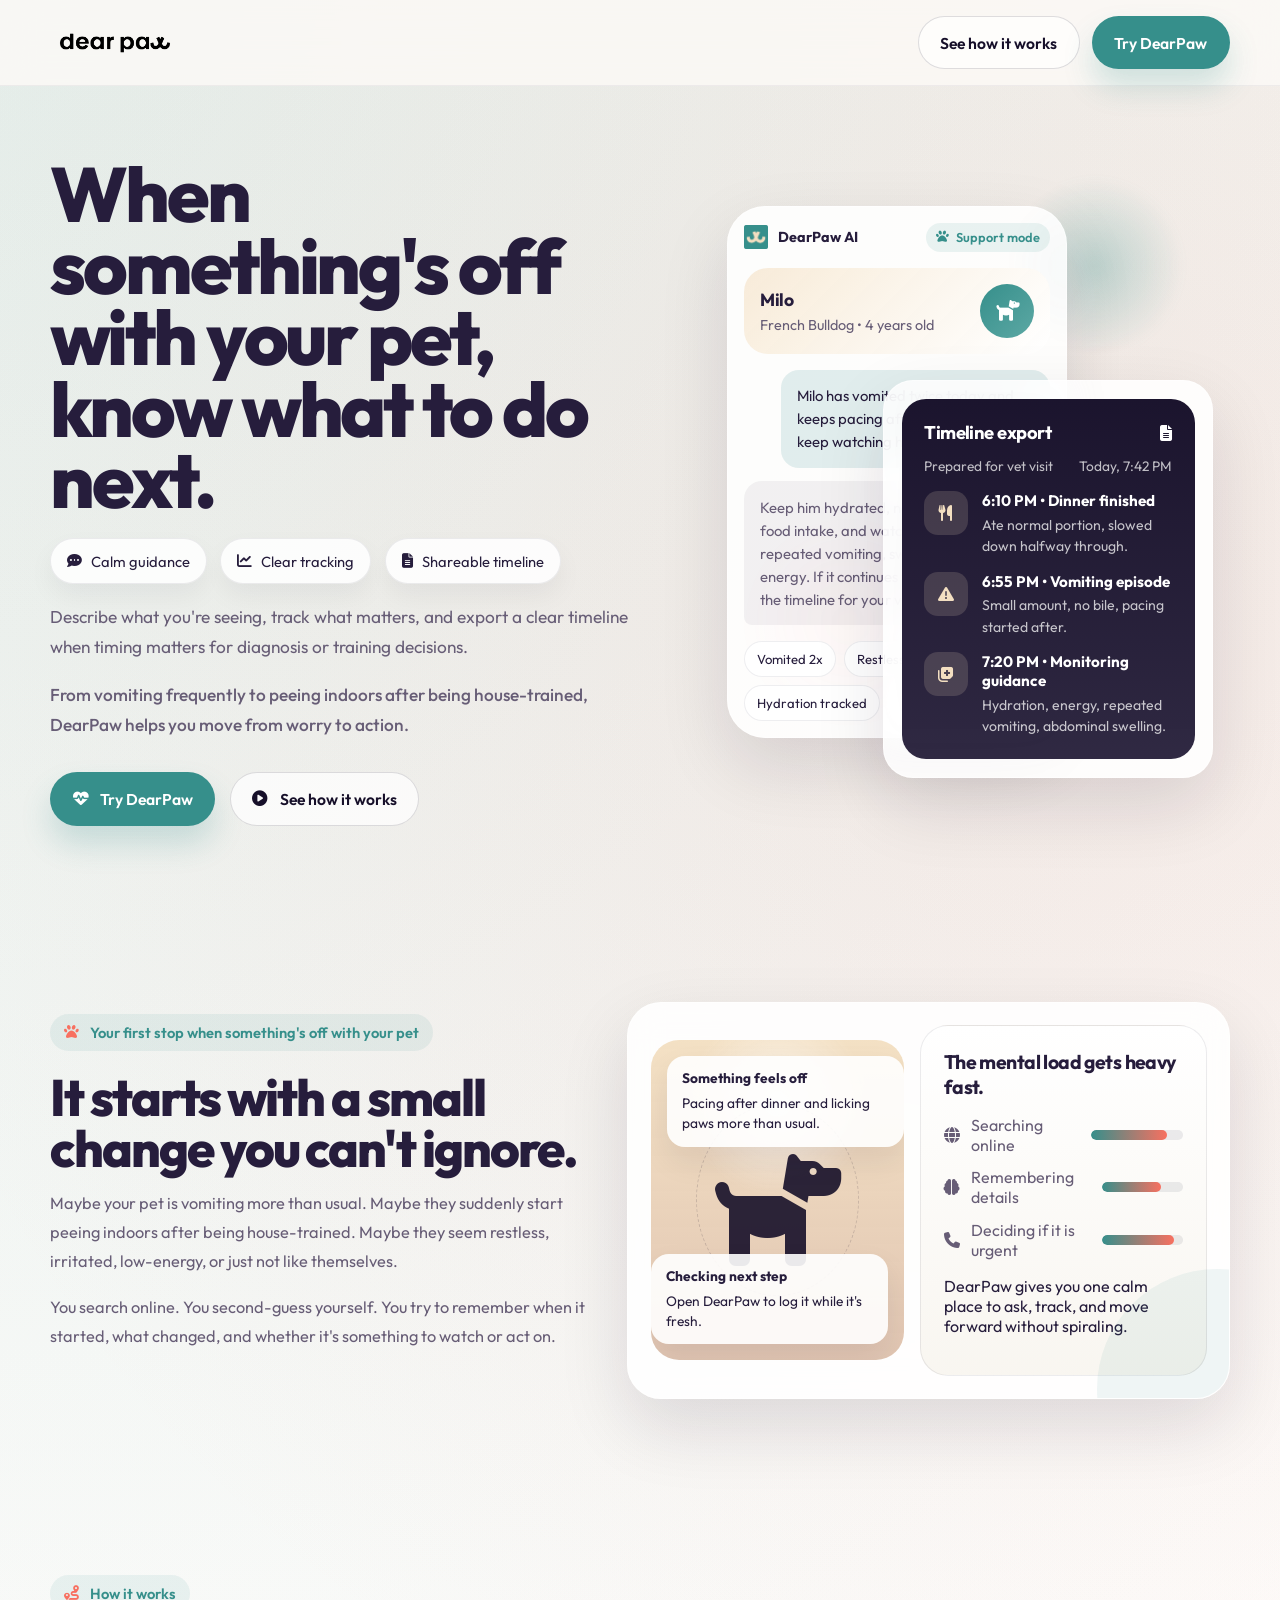
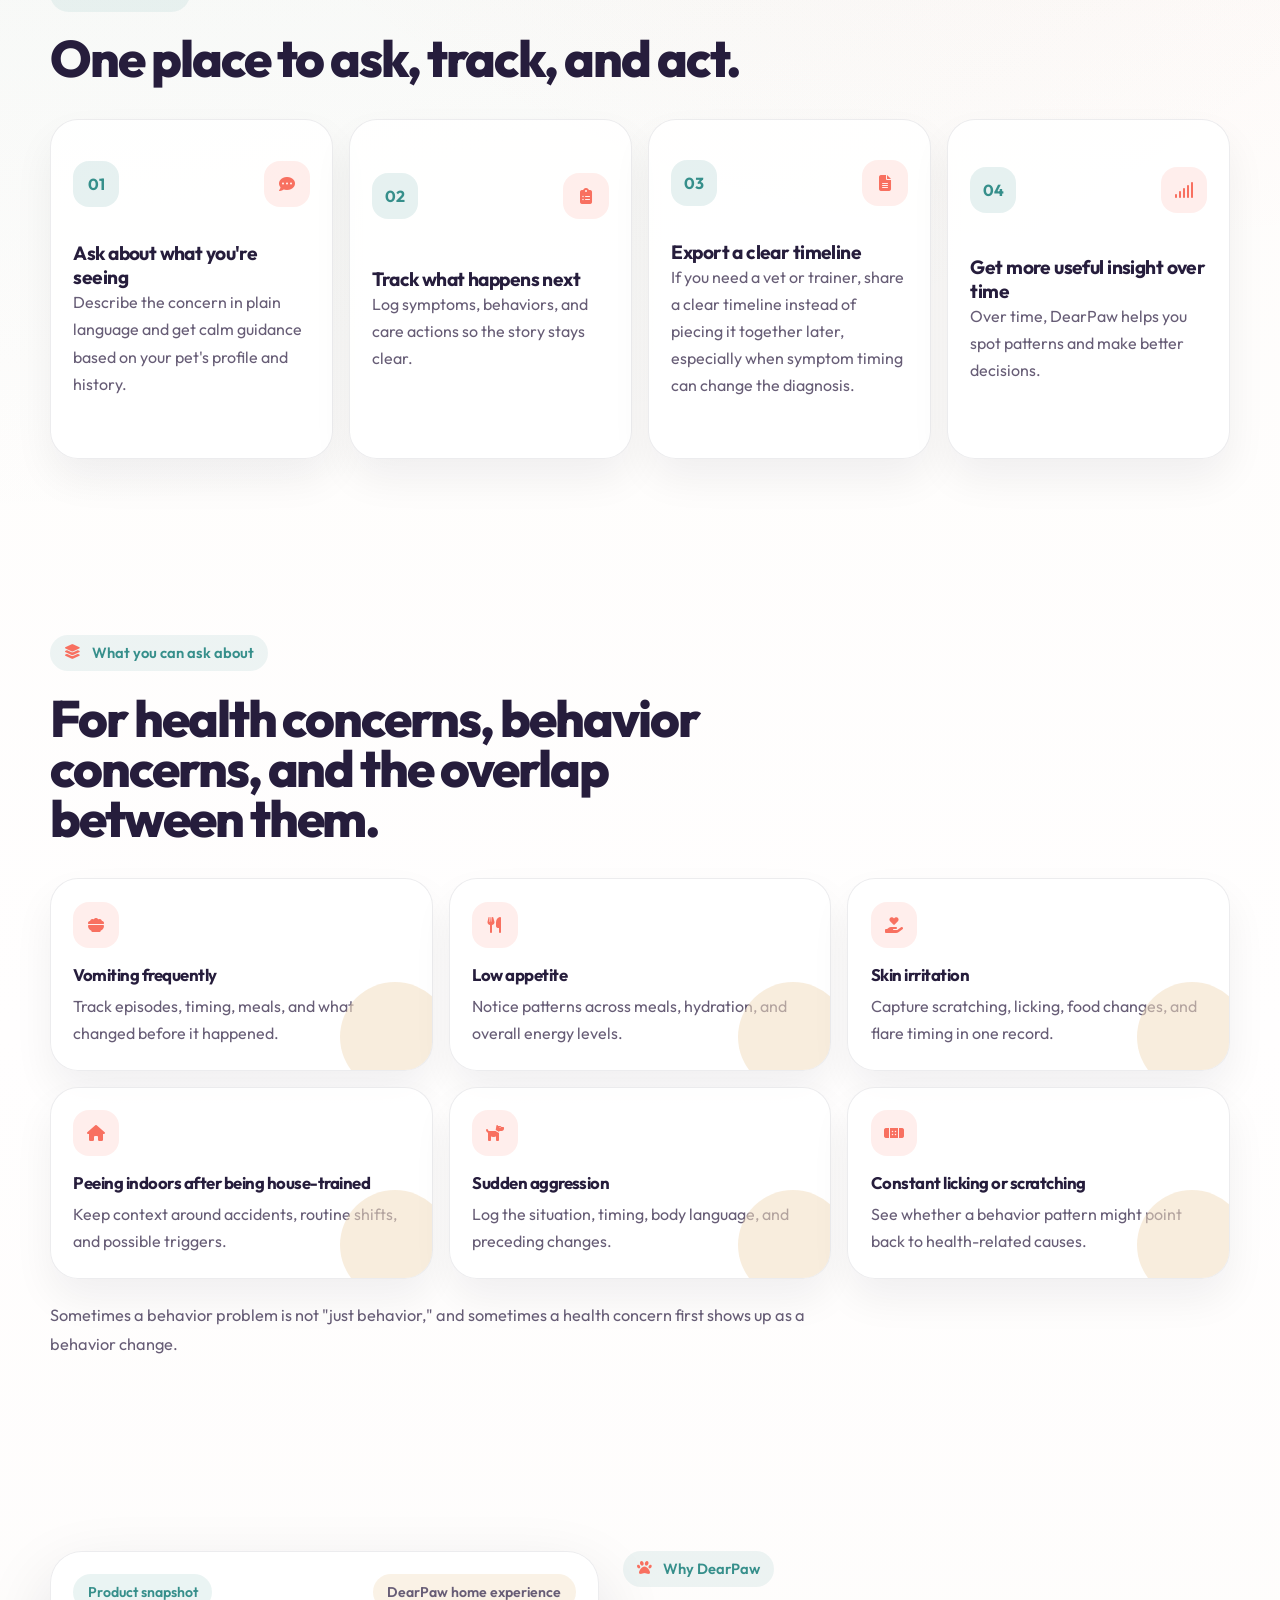
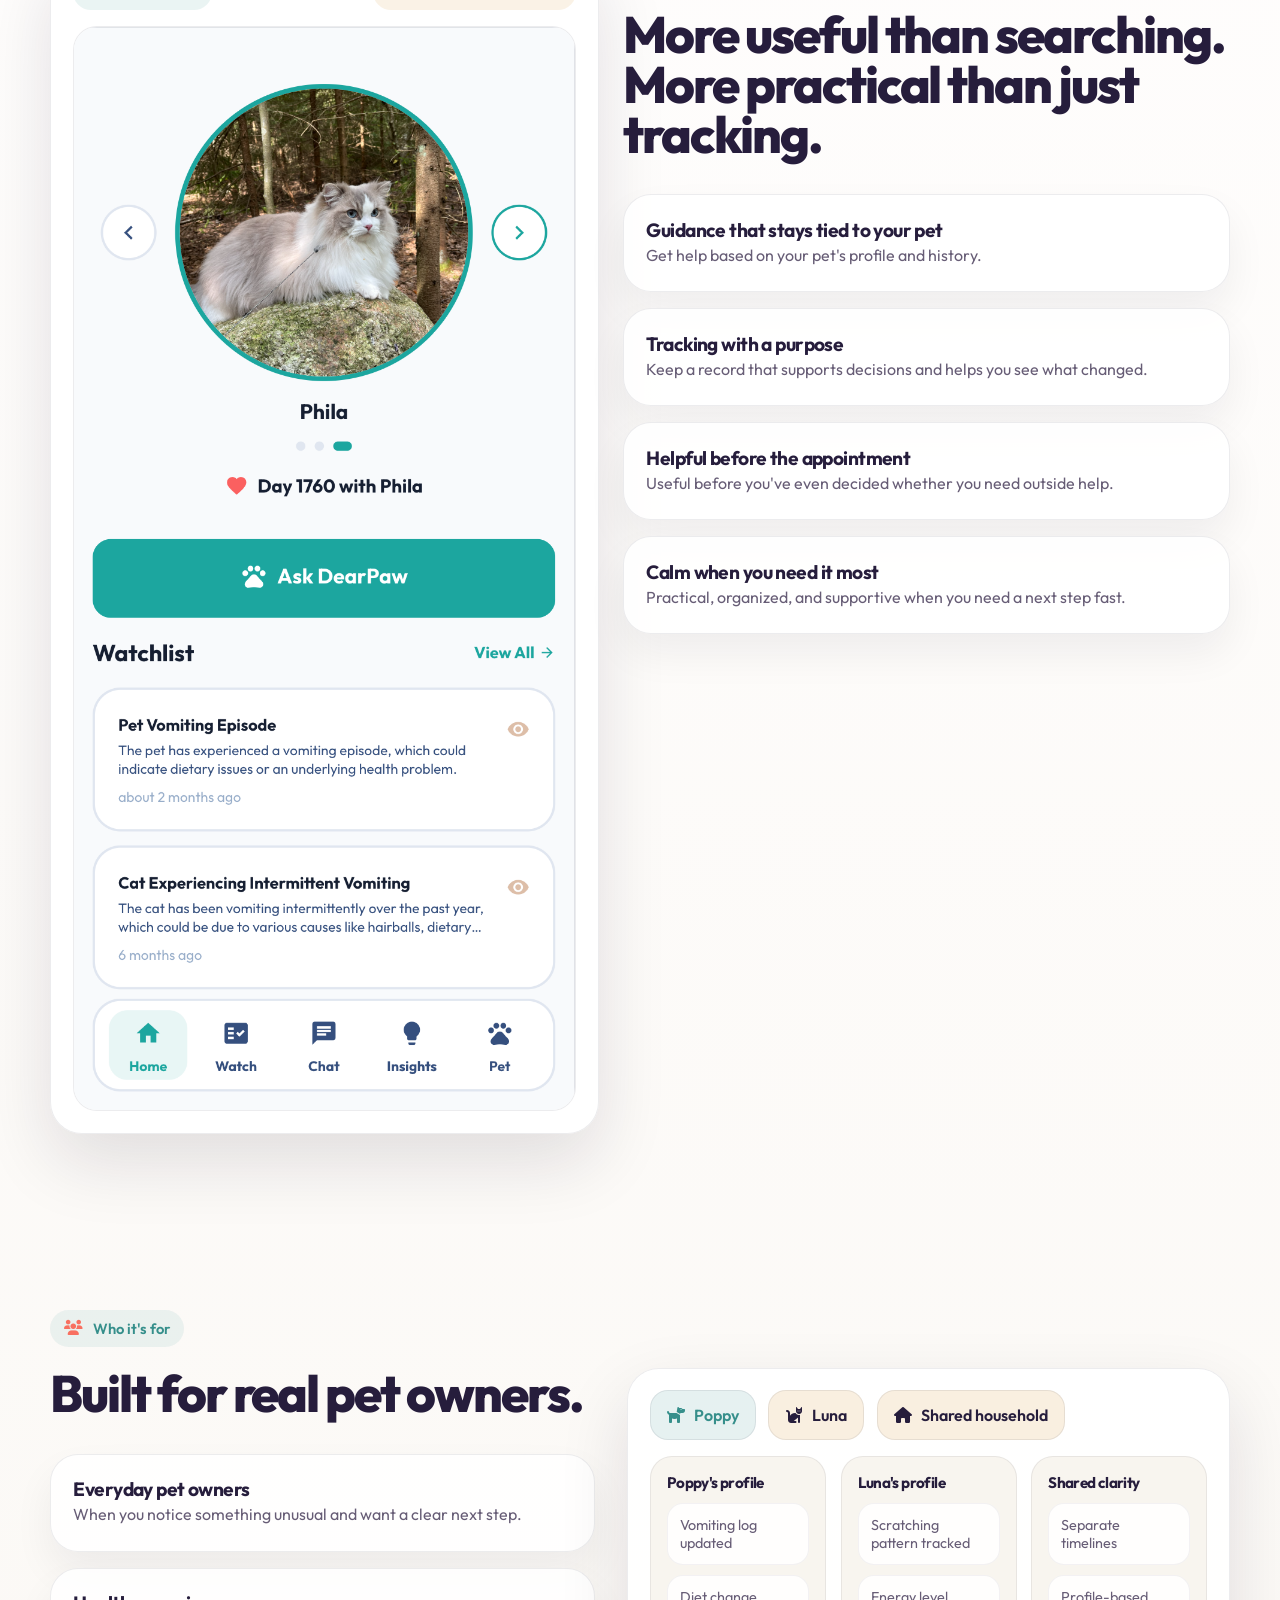
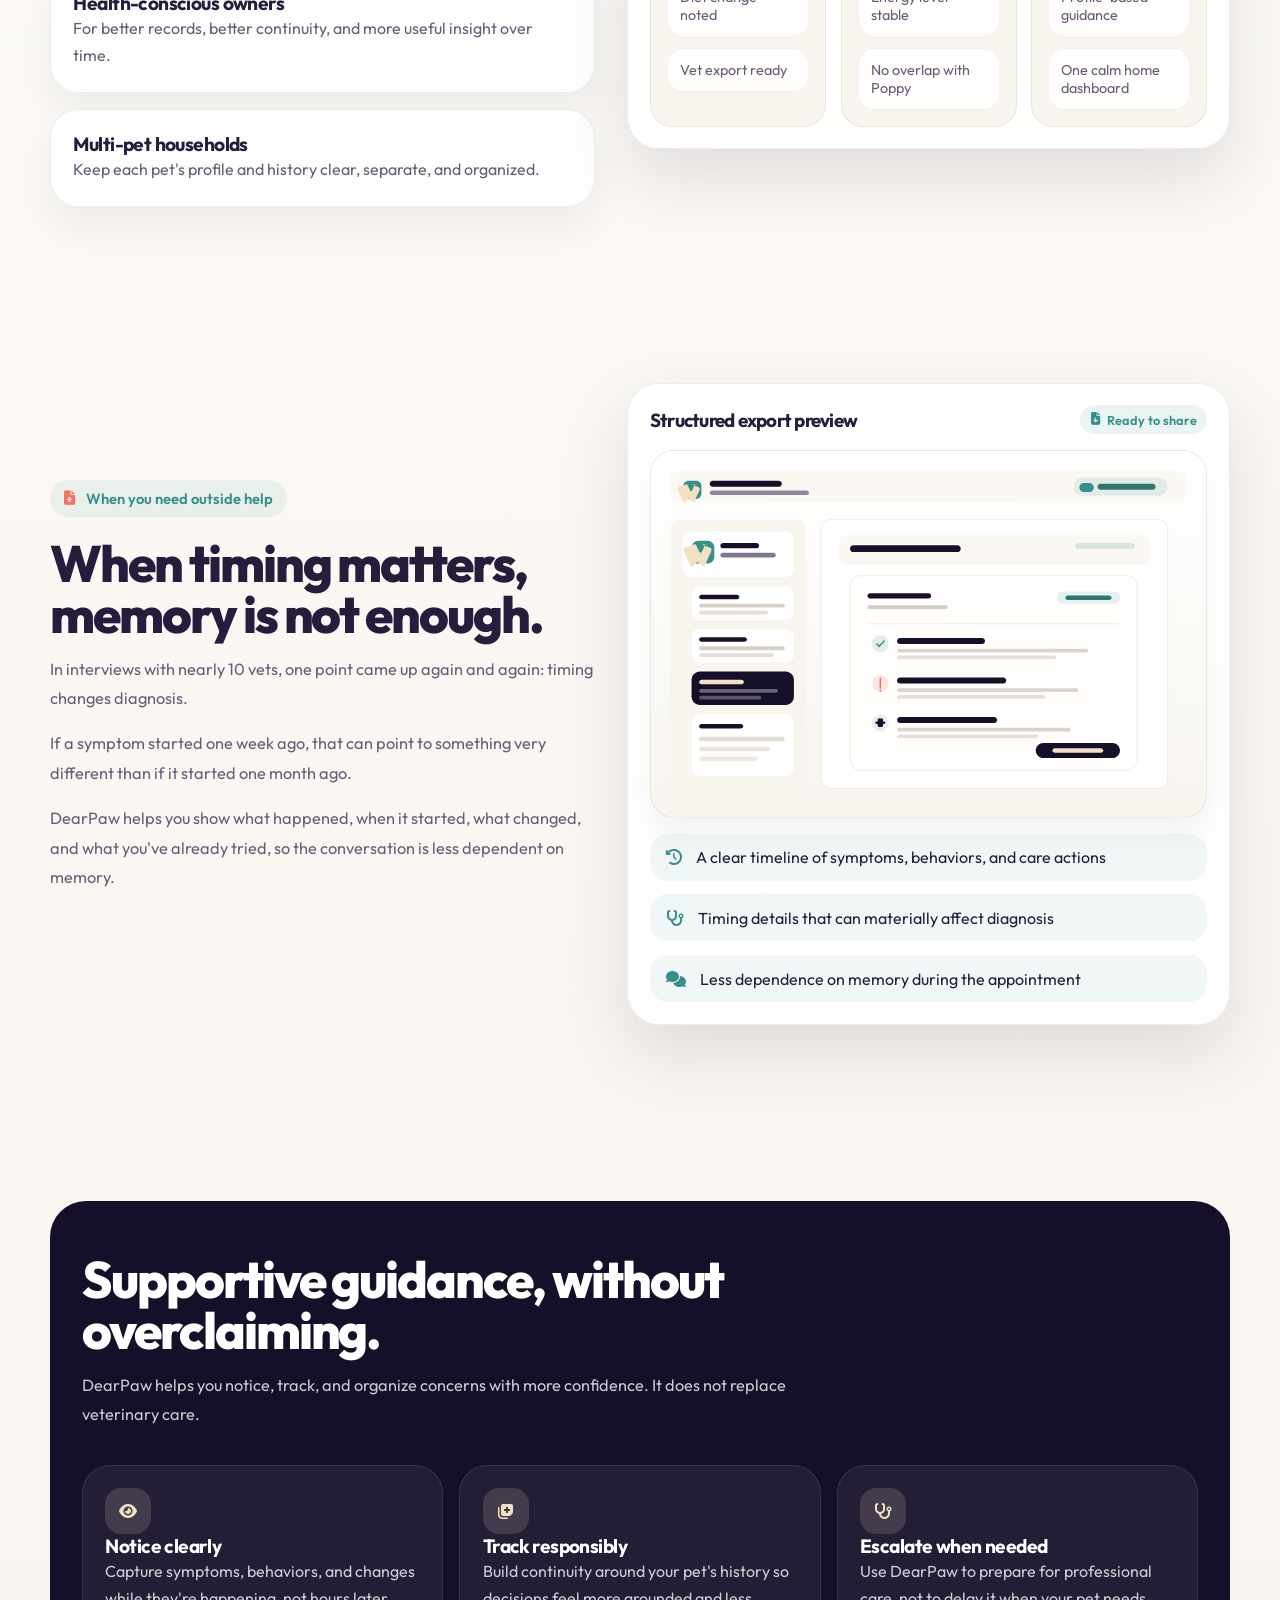
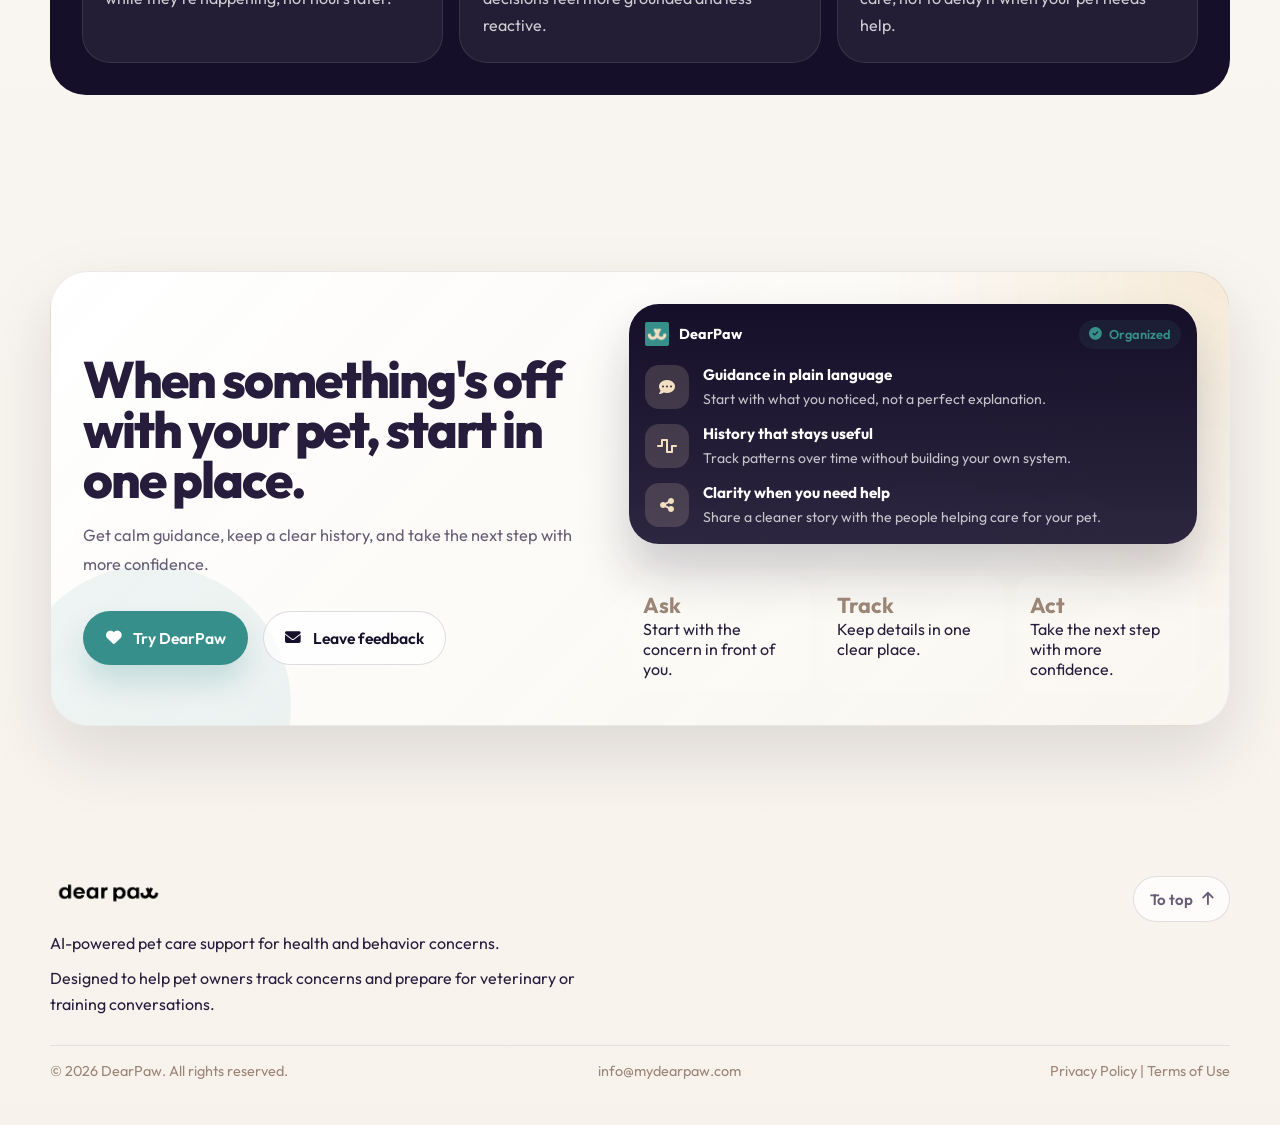
==== commit 486f014e: "Refine footer layout" ====
--- a/index.html
+++ b/index.html
@@ -585,14 +585,22 @@
 
     <footer>
       <div class="container footer-shell">
-        <div class="footer-brand-row">
-          <div class="brand">
-            <img src="assets/images/dearpaw-logo-horizontal.png" alt="DearPaw" />
-          </div>
-        </div>
-        <div class="footer-copy">
-          <p>AI-powered pet care support for health and behavior concerns.</p>
-          <p>Designed to help pet owners track concerns and prepare for veterinary or training conversations.</p>
+        <div class="footer-top">
+          <div class="footer-brand-block">
+            <div class="footer-brand-row">
+              <div class="brand">
+                <img src="assets/images/dearpaw-logo-horizontal.png" alt="DearPaw" />
+              </div>
+            </div>
+            <div class="footer-copy">
+              <p>AI-powered pet care support for health and behavior concerns.</p>
+              <p>Designed to help pet owners track concerns and prepare for veterinary or training conversations.</p>
+            </div>
+          </div>
+          <a class="footer-top-link" href="#hero">
+            <span>To top</span>
+            <i class="fa-solid fa-arrow-up"></i>
+          </a>
         </div>
         <div class="footer-meta">
           <span>&copy; 2026 DearPaw. All rights reserved.</span>
--- a/assets/css/style.css
+++ b/assets/css/style.css
@@ -1091,29 +1091,69 @@
 
 .footer-shell {
   display: grid;
-  gap: 1rem;
-  border-top: 1px solid rgba(22, 15, 41, 0.08);
-  padding-top: 1.5rem;
+  gap: 1.35rem;
+  padding-top: 1.85rem;
+}
+
+.footer-top {
+  display: flex;
+  align-items: flex-start;
+  justify-content: space-between;
+  gap: 1.5rem;
+}
+
+.footer-brand-block {
+  display: grid;
+  gap: 0.8rem;
 }
 
 .footer-brand-row {
   display: block;
+  padding-bottom: 0.2rem;
 }
 
 .footer-shell img {
-  height: 30px;
+  height: 34px;
   width: auto;
 }
 
 .footer-copy {
   display: grid;
-  gap: 0.45rem;
-  max-width: 44rem;
+  gap: 0.55rem;
+  max-width: 36rem;
+  color: var(--ink);
 }
 
 .footer-copy p {
   margin: 0;
-  line-height: 1.7;
+  line-height: 1.65;
+}
+
+.footer-top-link {
+  display: inline-flex;
+  align-items: center;
+  gap: 0.55rem;
+  padding: 0.8rem 1rem;
+  border-radius: 999px;
+  border: 1px solid rgba(22, 15, 41, 0.12);
+  background: rgba(255, 255, 255, 0.72);
+  color: var(--muted);
+  font-size: 0.94rem;
+  font-weight: 600;
+  white-space: nowrap;
+  transition:
+    transform 180ms ease,
+    border-color 180ms ease,
+    color 180ms ease,
+    background-color 180ms ease;
+}
+
+.footer-top-link:hover,
+.footer-top-link:focus-visible {
+  transform: translateY(-2px);
+  color: var(--teal);
+  border-color: rgba(54, 143, 139, 0.35);
+  background: rgba(255, 255, 255, 0.94);
 }
 
 .footer-meta {
@@ -1122,8 +1162,11 @@
   justify-content: space-between;
   gap: 1rem;
   flex-wrap: wrap;
-  padding-top: 0.25rem;
-  font-size: 0.95rem;
+  margin-top: 0.35rem;
+  padding-top: 1rem;
+  border-top: 1px solid rgba(22, 15, 41, 0.08);
+  font-size: 0.9rem;
+  color: var(--taupe);
 }
 
 .footer-meta a:hover,
@@ -1511,6 +1554,11 @@
     align-items: flex-start;
   }
 
+  .footer-top {
+    flex-direction: column;
+    align-items: flex-start;
+  }
+
   .policy-page {
     padding-top: 5rem;
   }
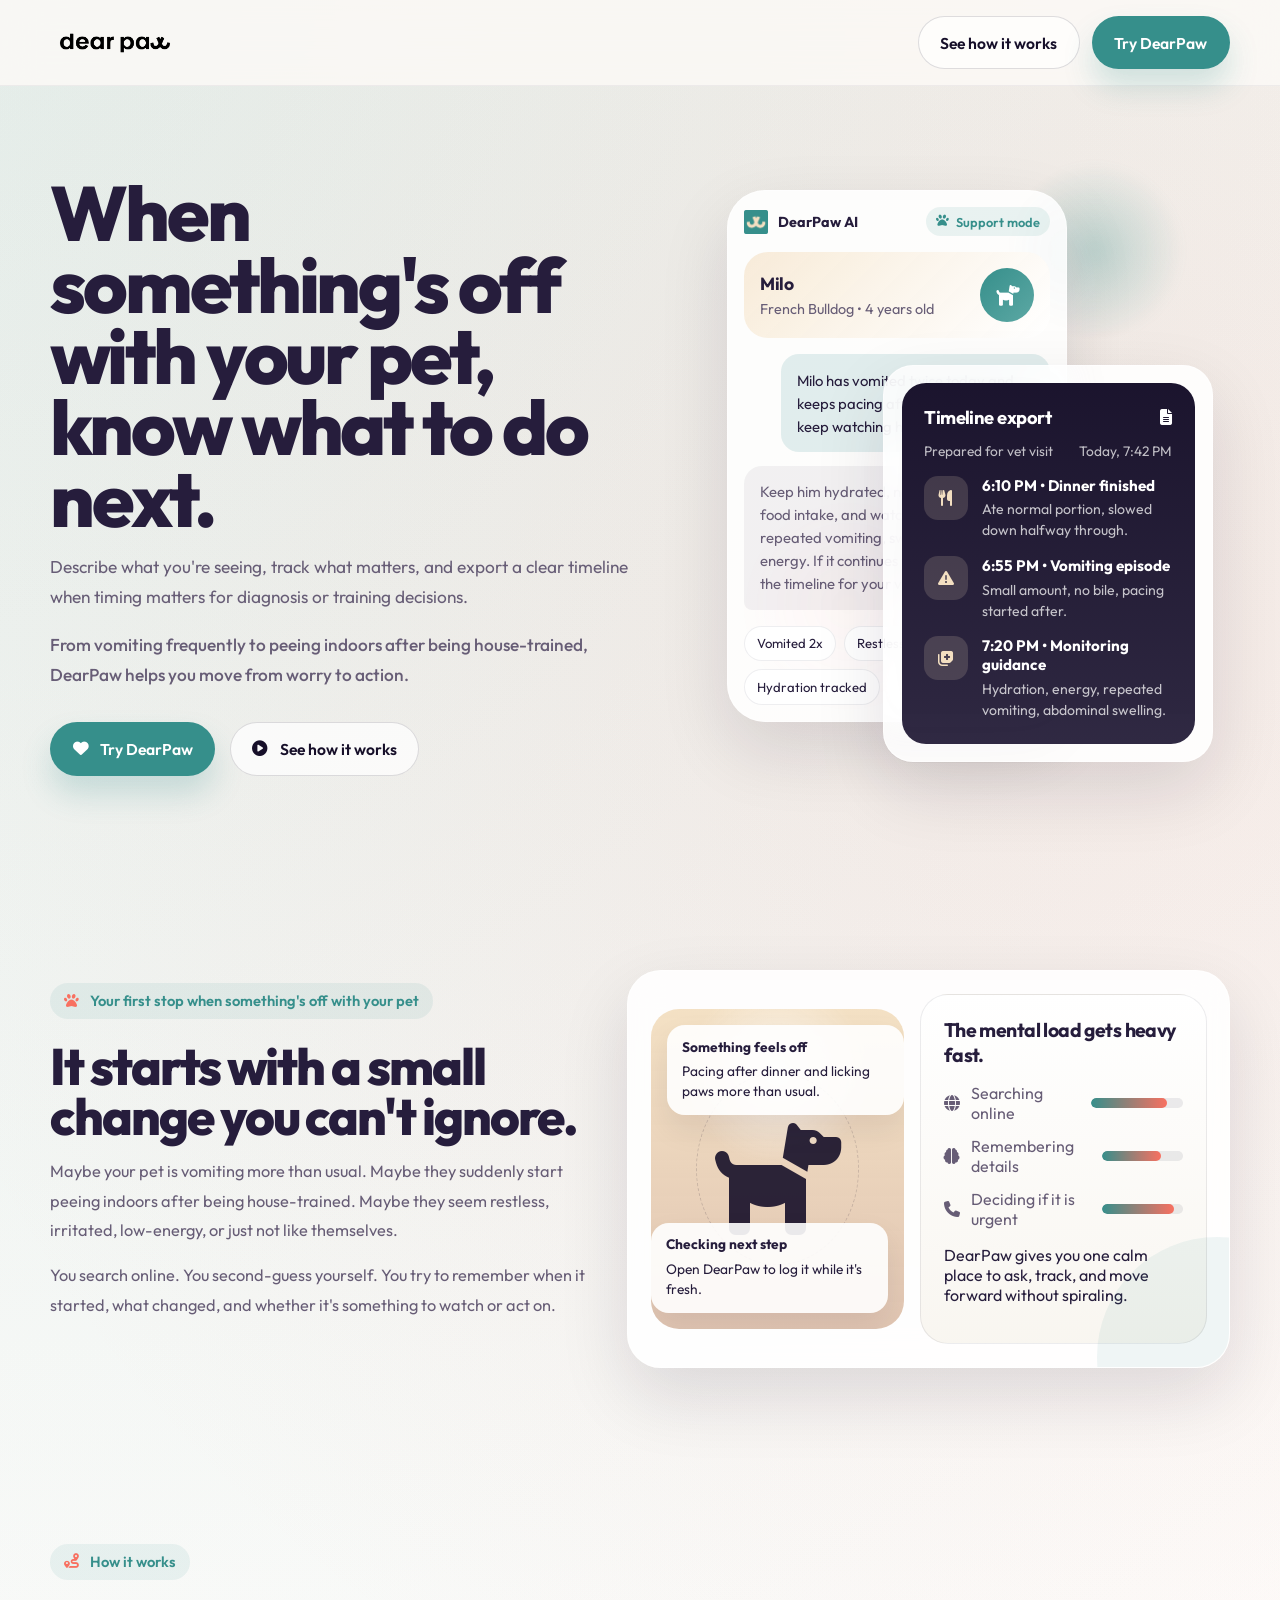
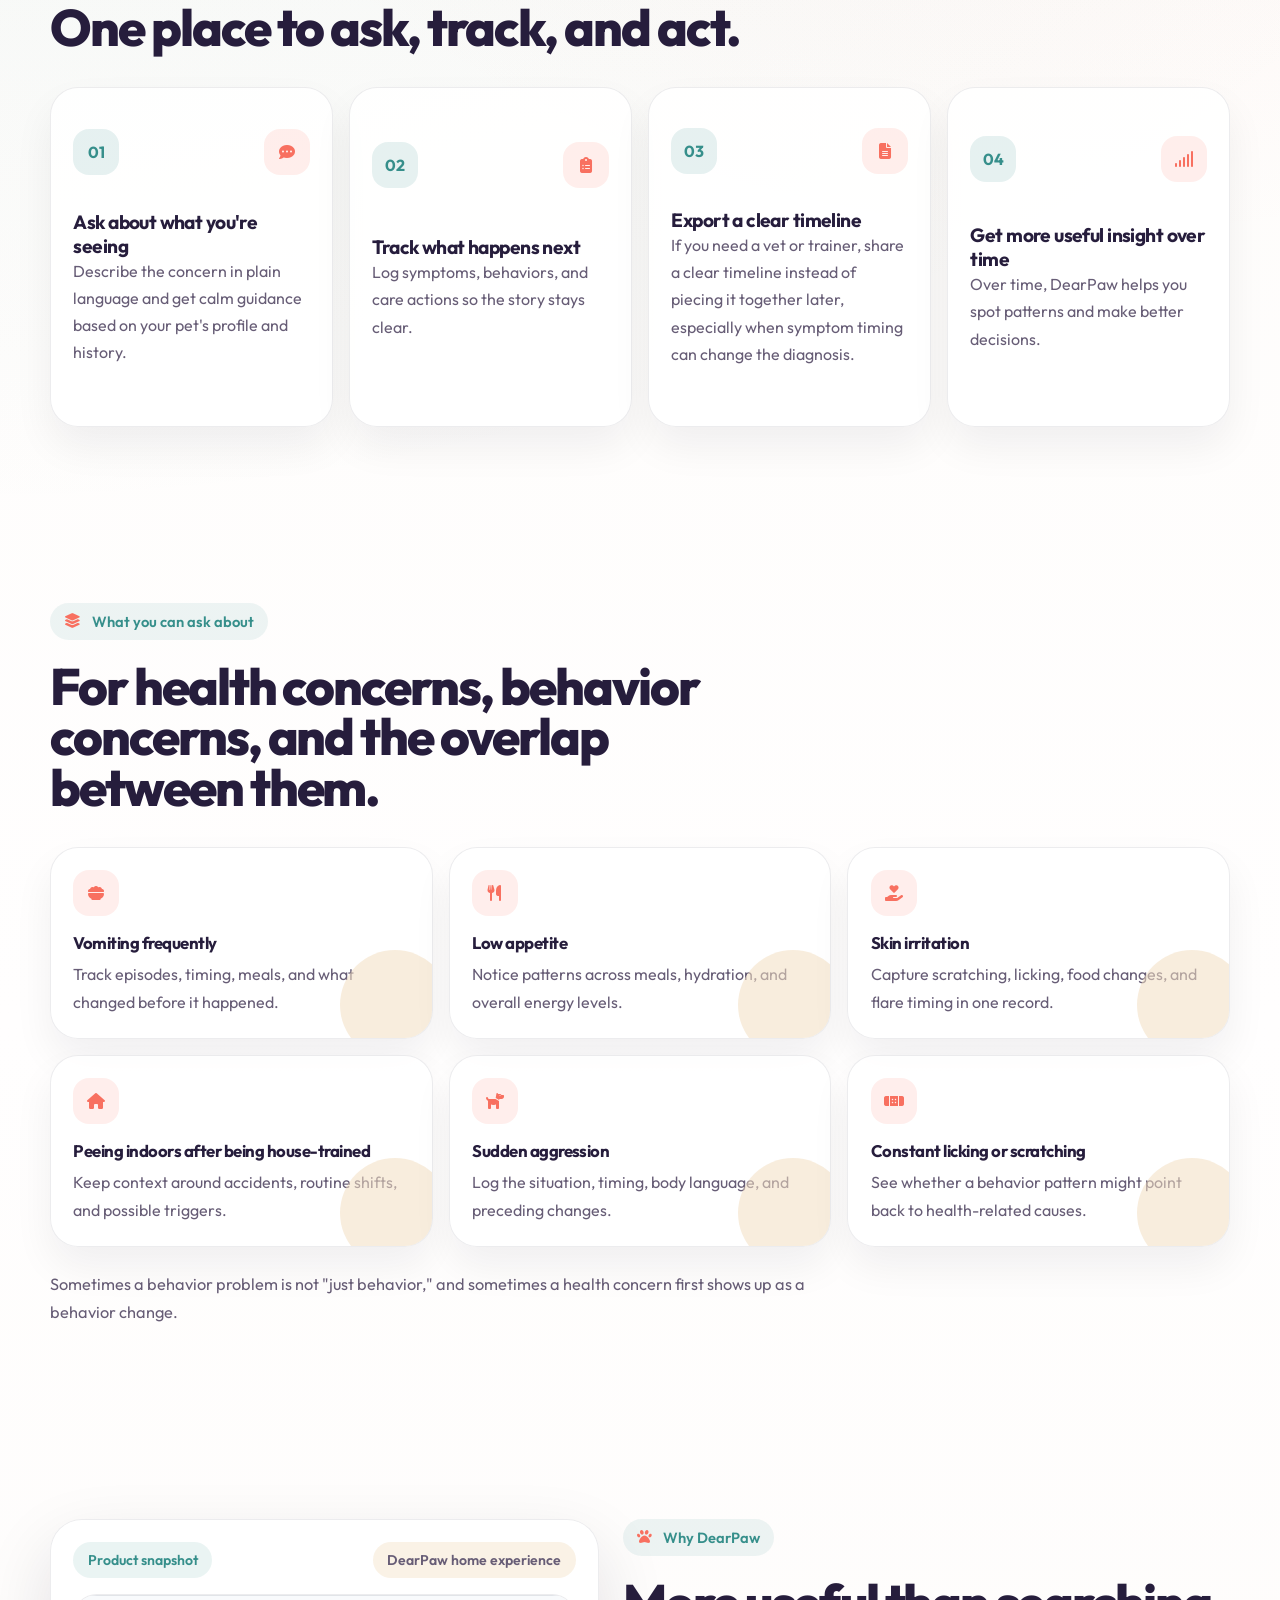
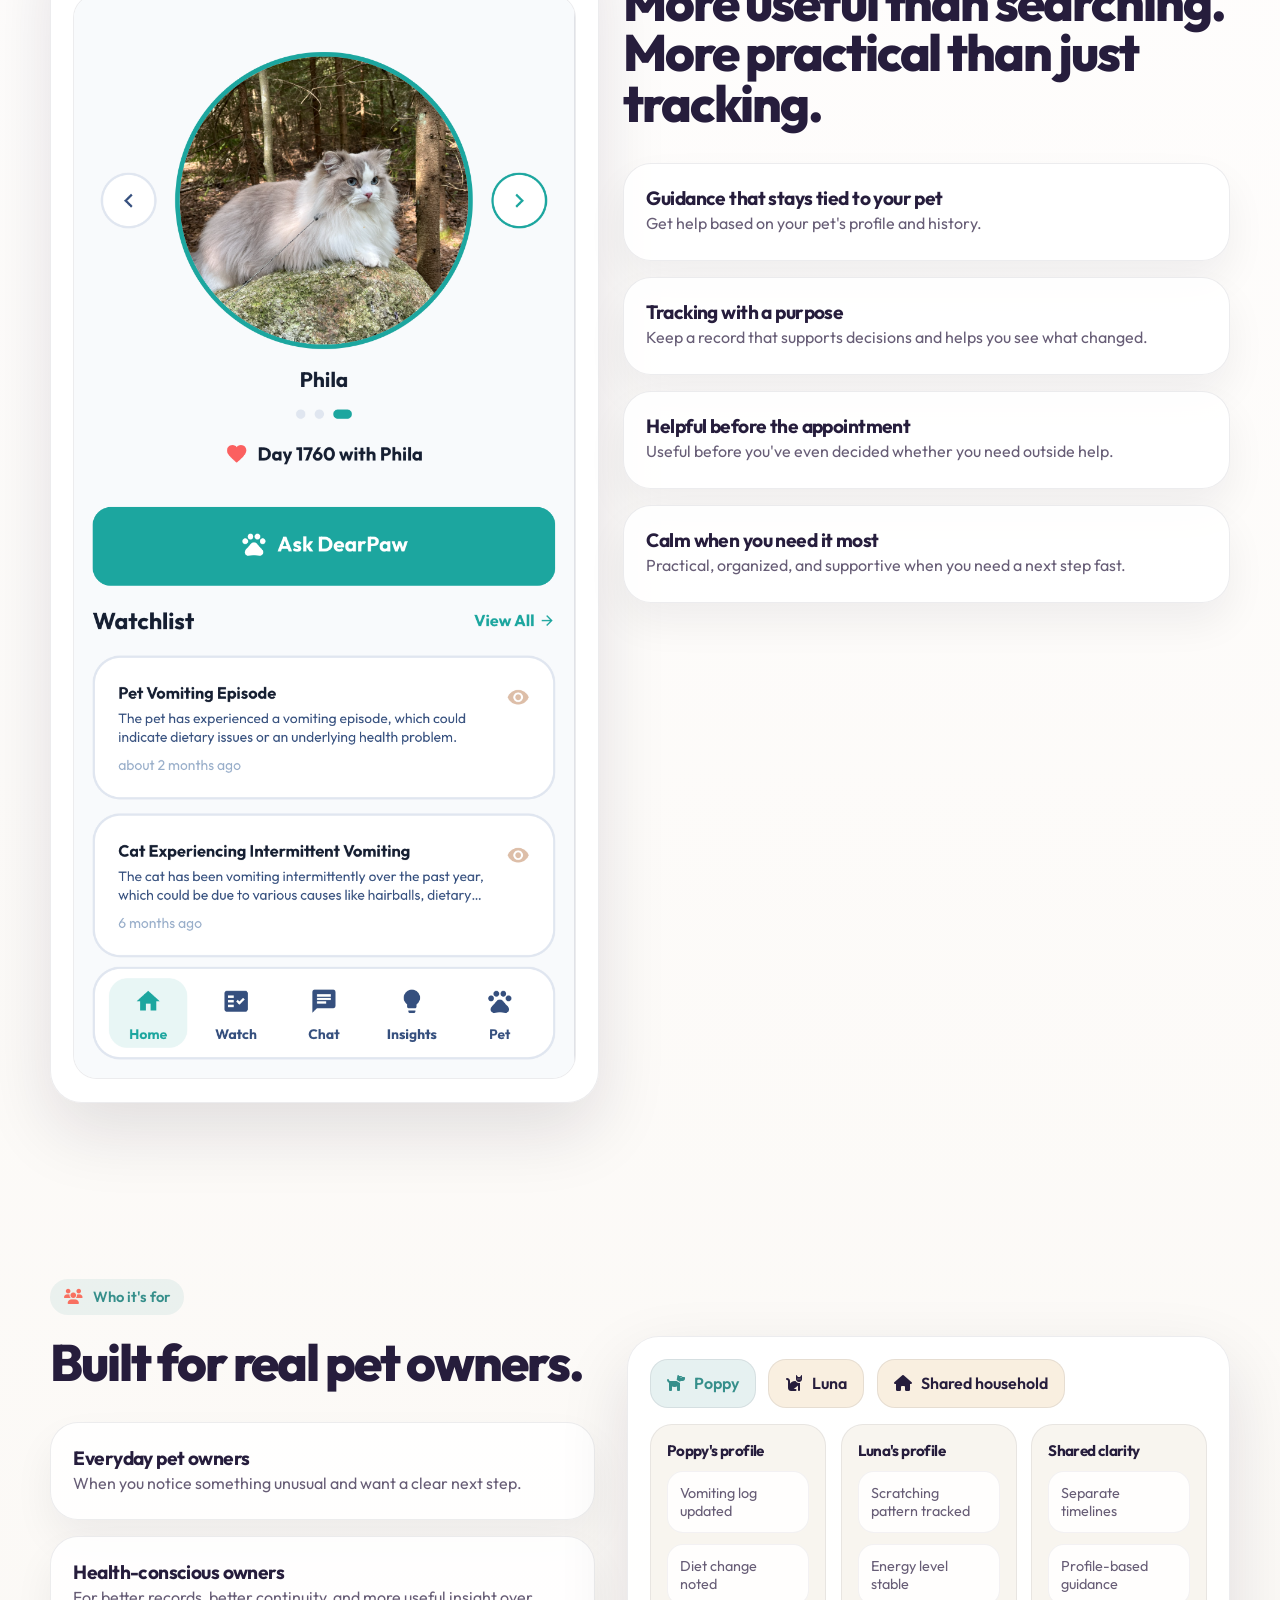
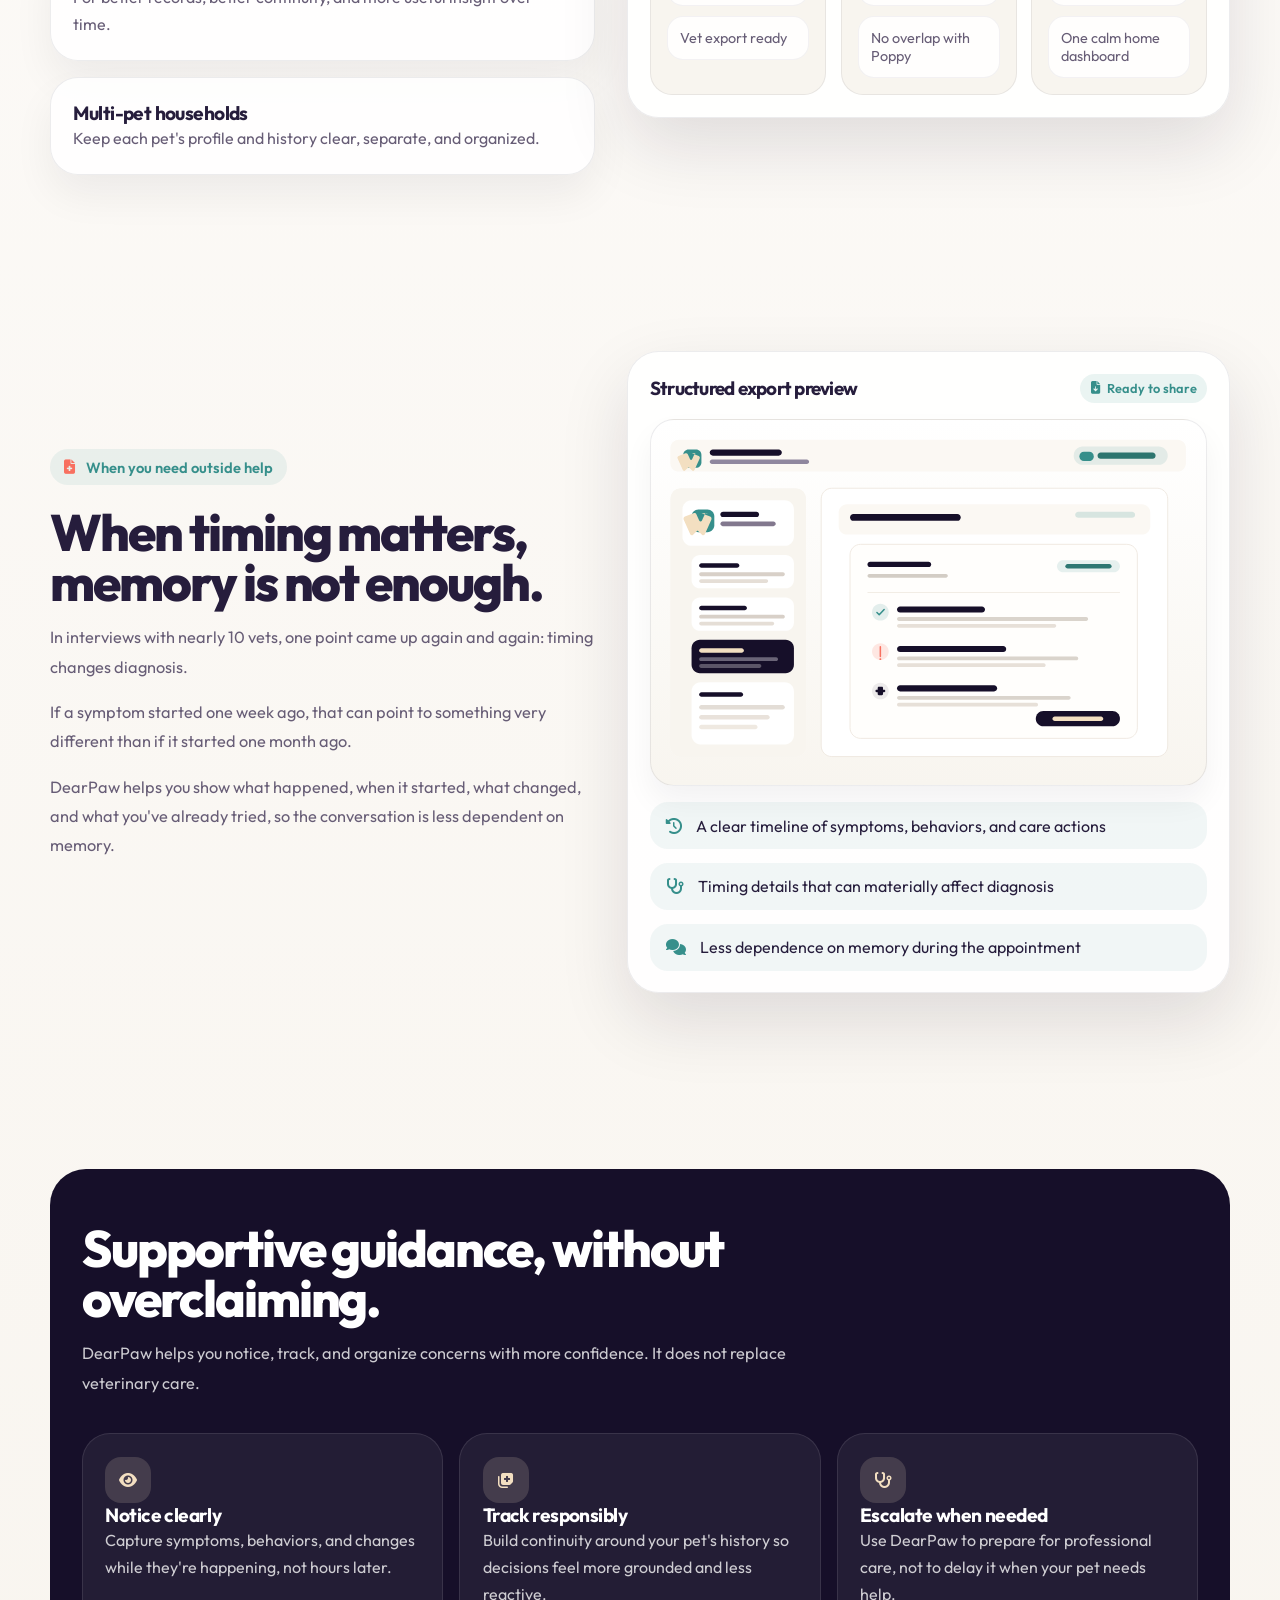
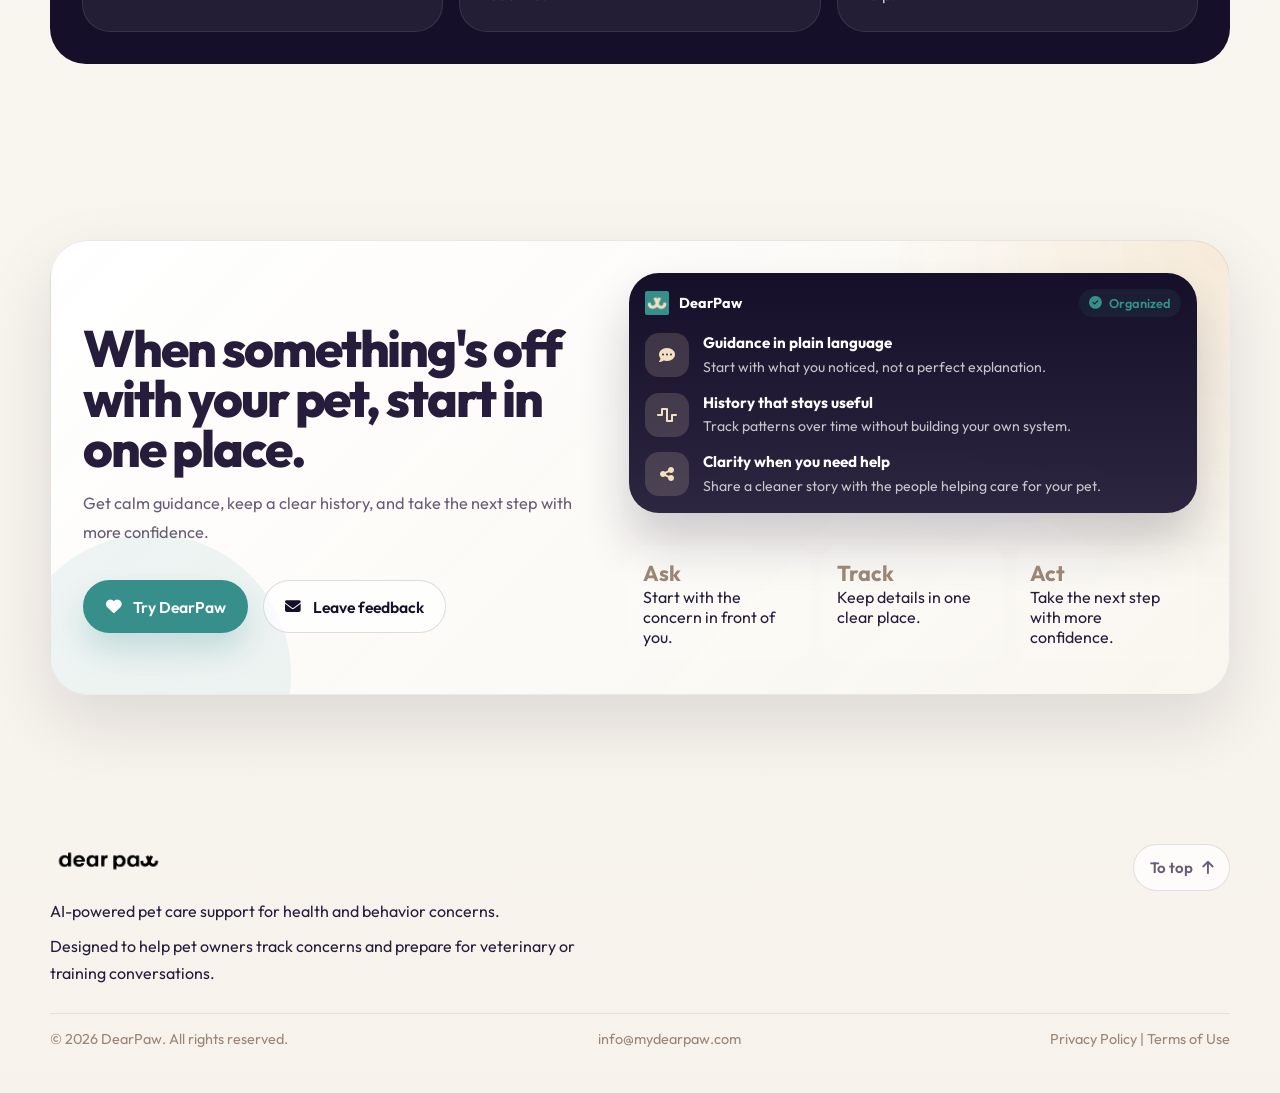
==== commit ce889d22: "Polish hero and footer details" ====
--- a/index.html
+++ b/index.html
@@ -54,12 +54,6 @@
         <div class="container hero-grid">
           <div class="hero-copy">
             <h1 class="reveal delay-1">When something's off with your pet, know what to do next.</h1>
-            
-            <div class="hero-points reveal delay-2" aria-label="Product highlights">
-              <span class="pill"><i class="fa-solid fa-comment-dots"></i> Calm guidance</span>
-              <span class="pill"><i class="fa-solid fa-chart-line"></i> Clear tracking</span>
-              <span class="pill"><i class="fa-solid fa-file-lines"></i> Shareable timeline</span>
-            </div>
             <p class="reveal delay-3">
               Describe what you're seeing, track what matters, and export a clear timeline when timing matters for diagnosis or training decisions.
             </p>
@@ -68,7 +62,7 @@
             </p>
             <div class="hero-actions reveal delay-4">
               <a class="button button-primary" href="#try-form" data-open-form="try-dearpaw">
-                <i class="fa-solid fa-heart-pulse"></i>
+                <i class="fa-solid fa-heart"></i>
                 Try DearPaw
               </a>
               <a class="button button-secondary" href="#how-it-works">
--- a/assets/css/style.css
+++ b/assets/css/style.css
@@ -287,26 +287,6 @@
   margin-top: 2rem;
 }
 
-.hero-points {
-  display: flex;
-  flex-wrap: wrap;
-  gap: 0.85rem;
-  margin-top: 1.4rem;
-}
-
-.pill {
-  display: inline-flex;
-  align-items: center;
-  gap: 0.55rem;
-  padding: 0.8rem 1rem;
-  border-radius: 999px;
-  background: rgba(255, 255, 255, 0.85);
-  border: 1px solid rgba(22, 15, 41, 0.08);
-  color: var(--ink);
-  font-size: 0.92rem;
-  box-shadow: 0 12px 26px rgba(22, 15, 41, 0.05);
-}
-
 .hero-visual {
   position: relative;
   min-height: 660px;
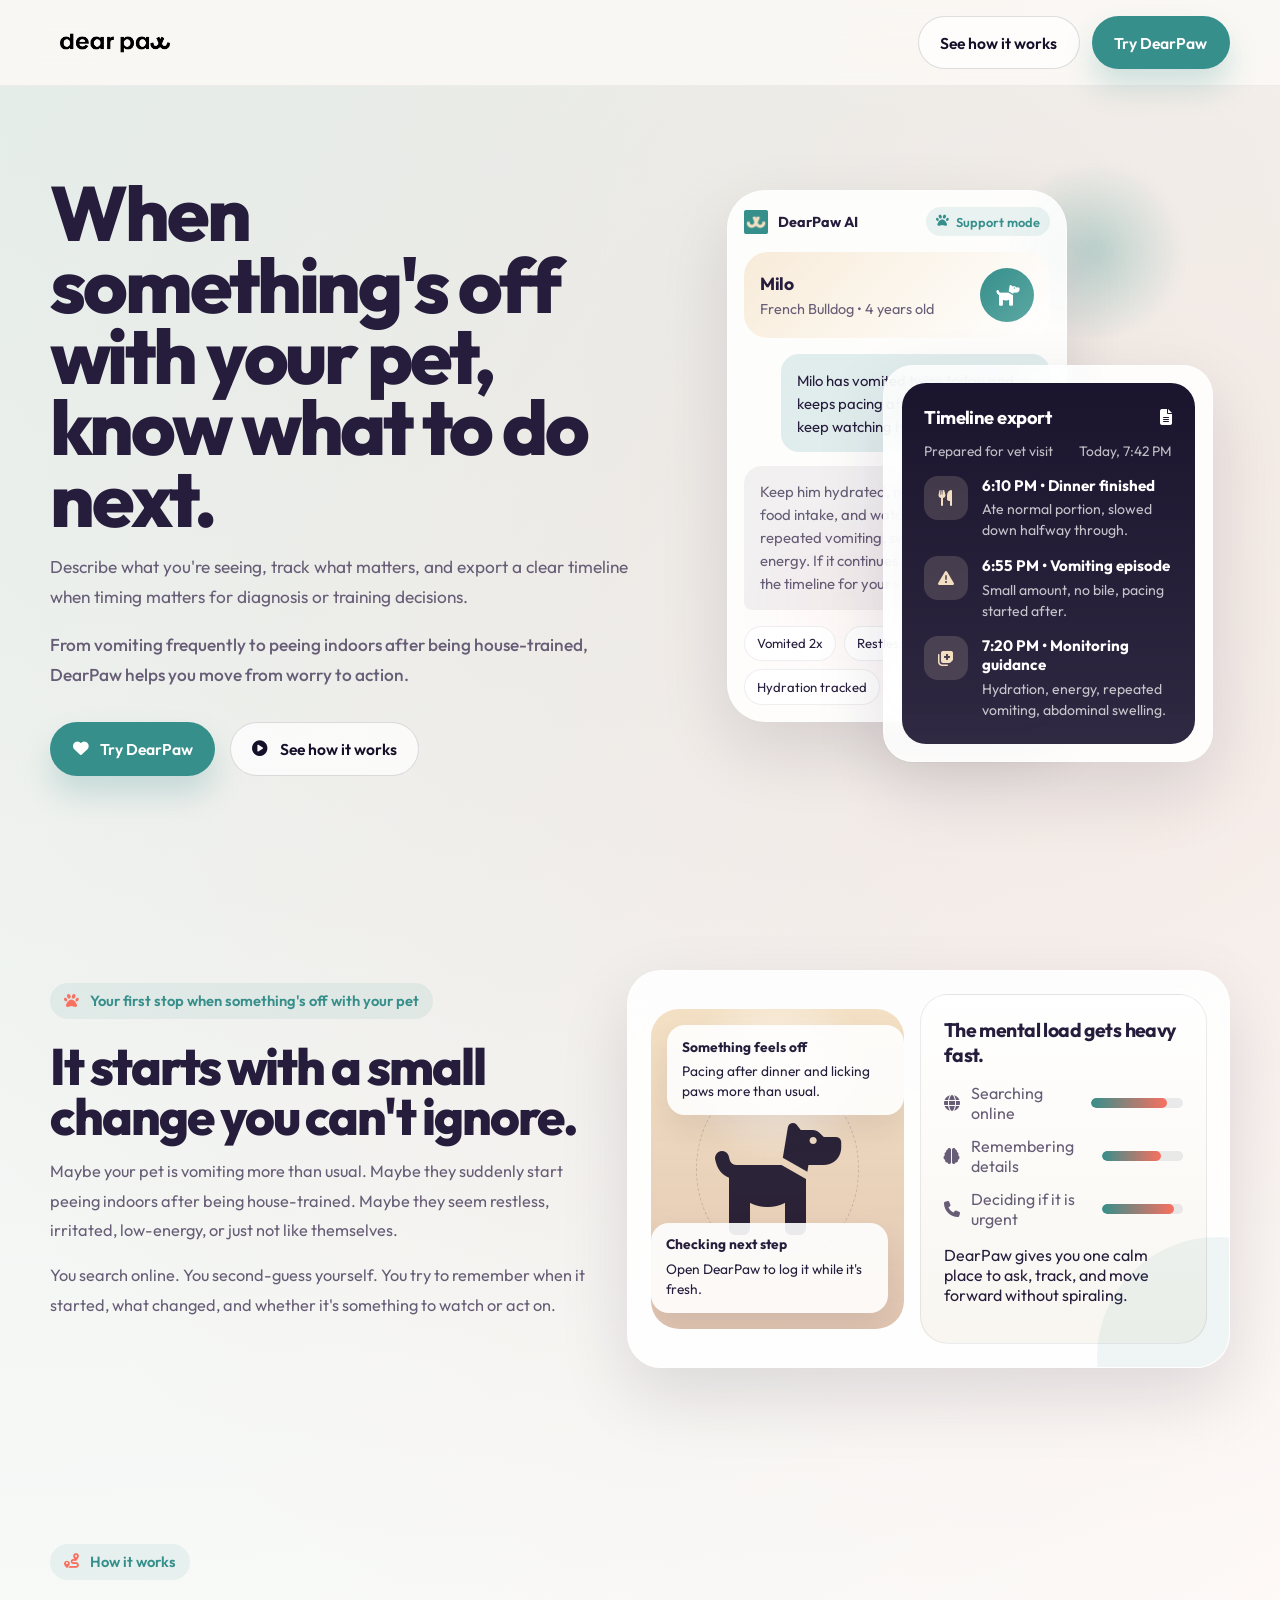
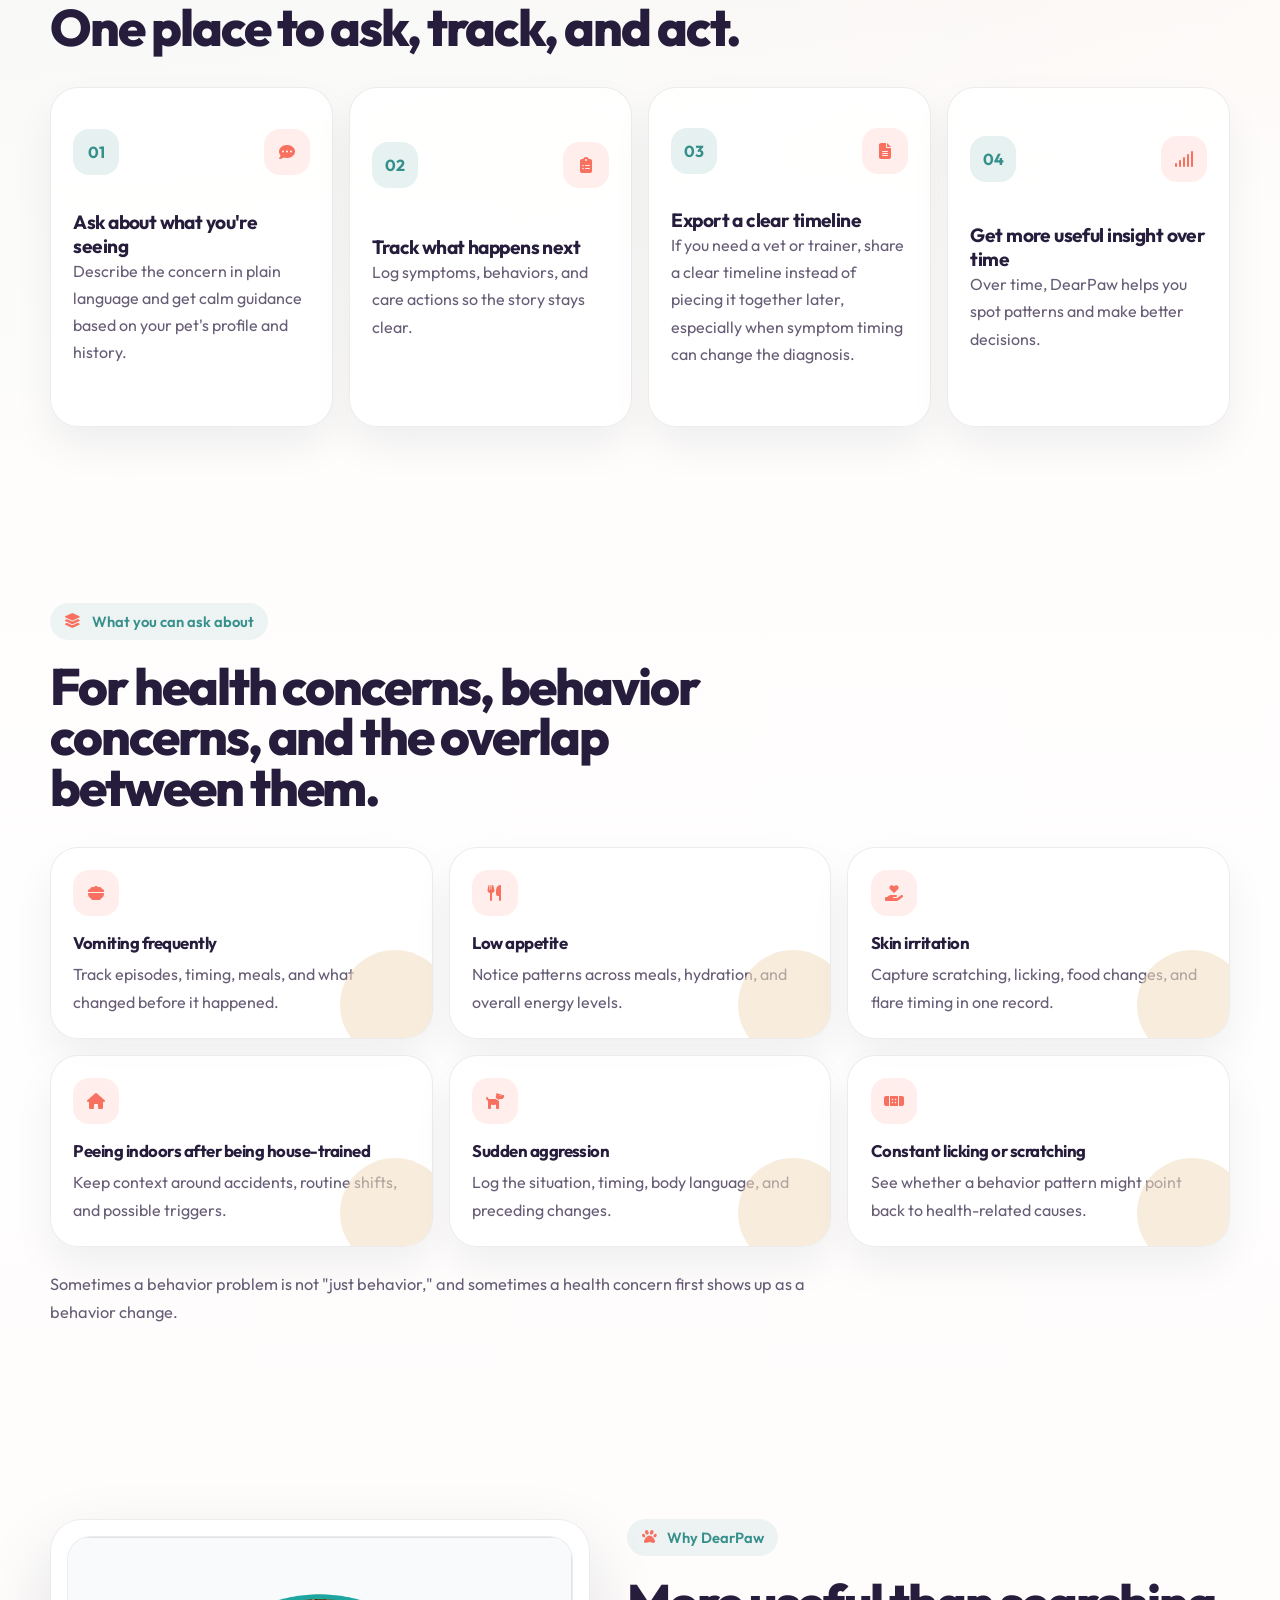
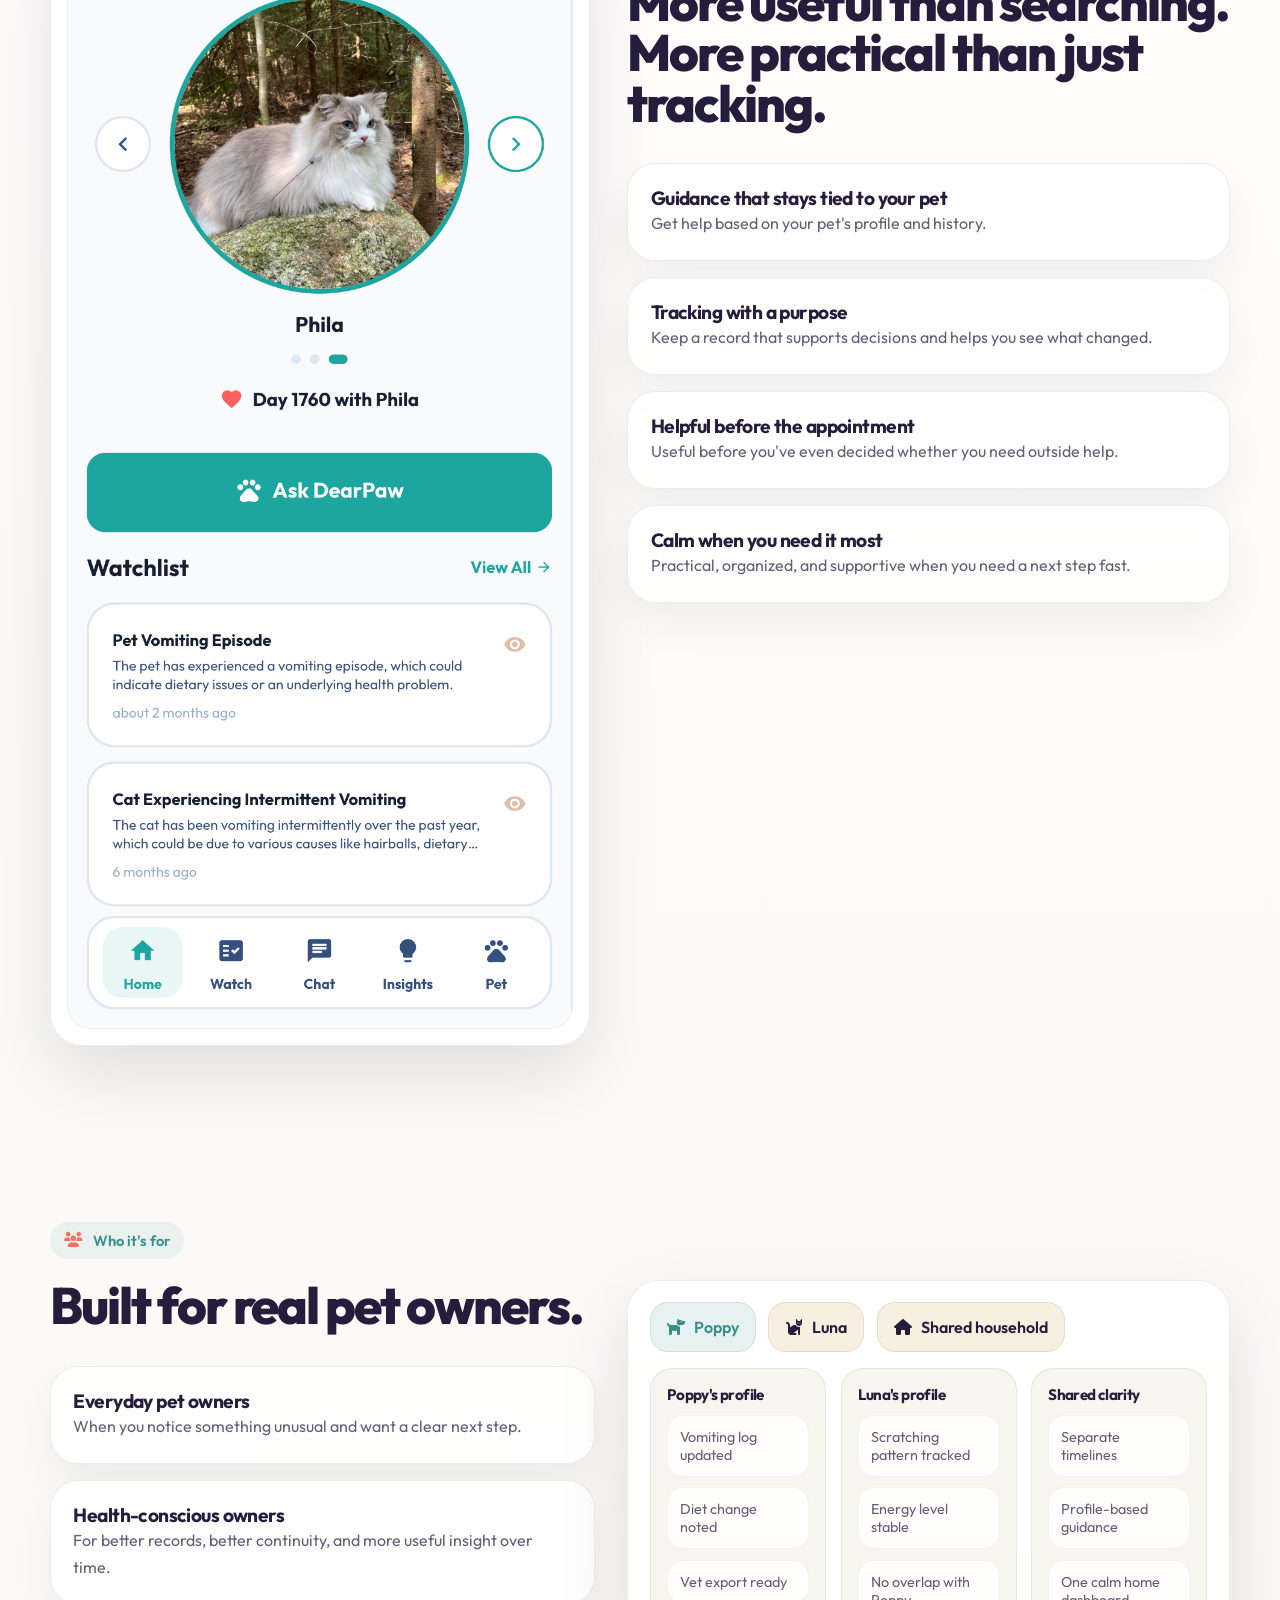
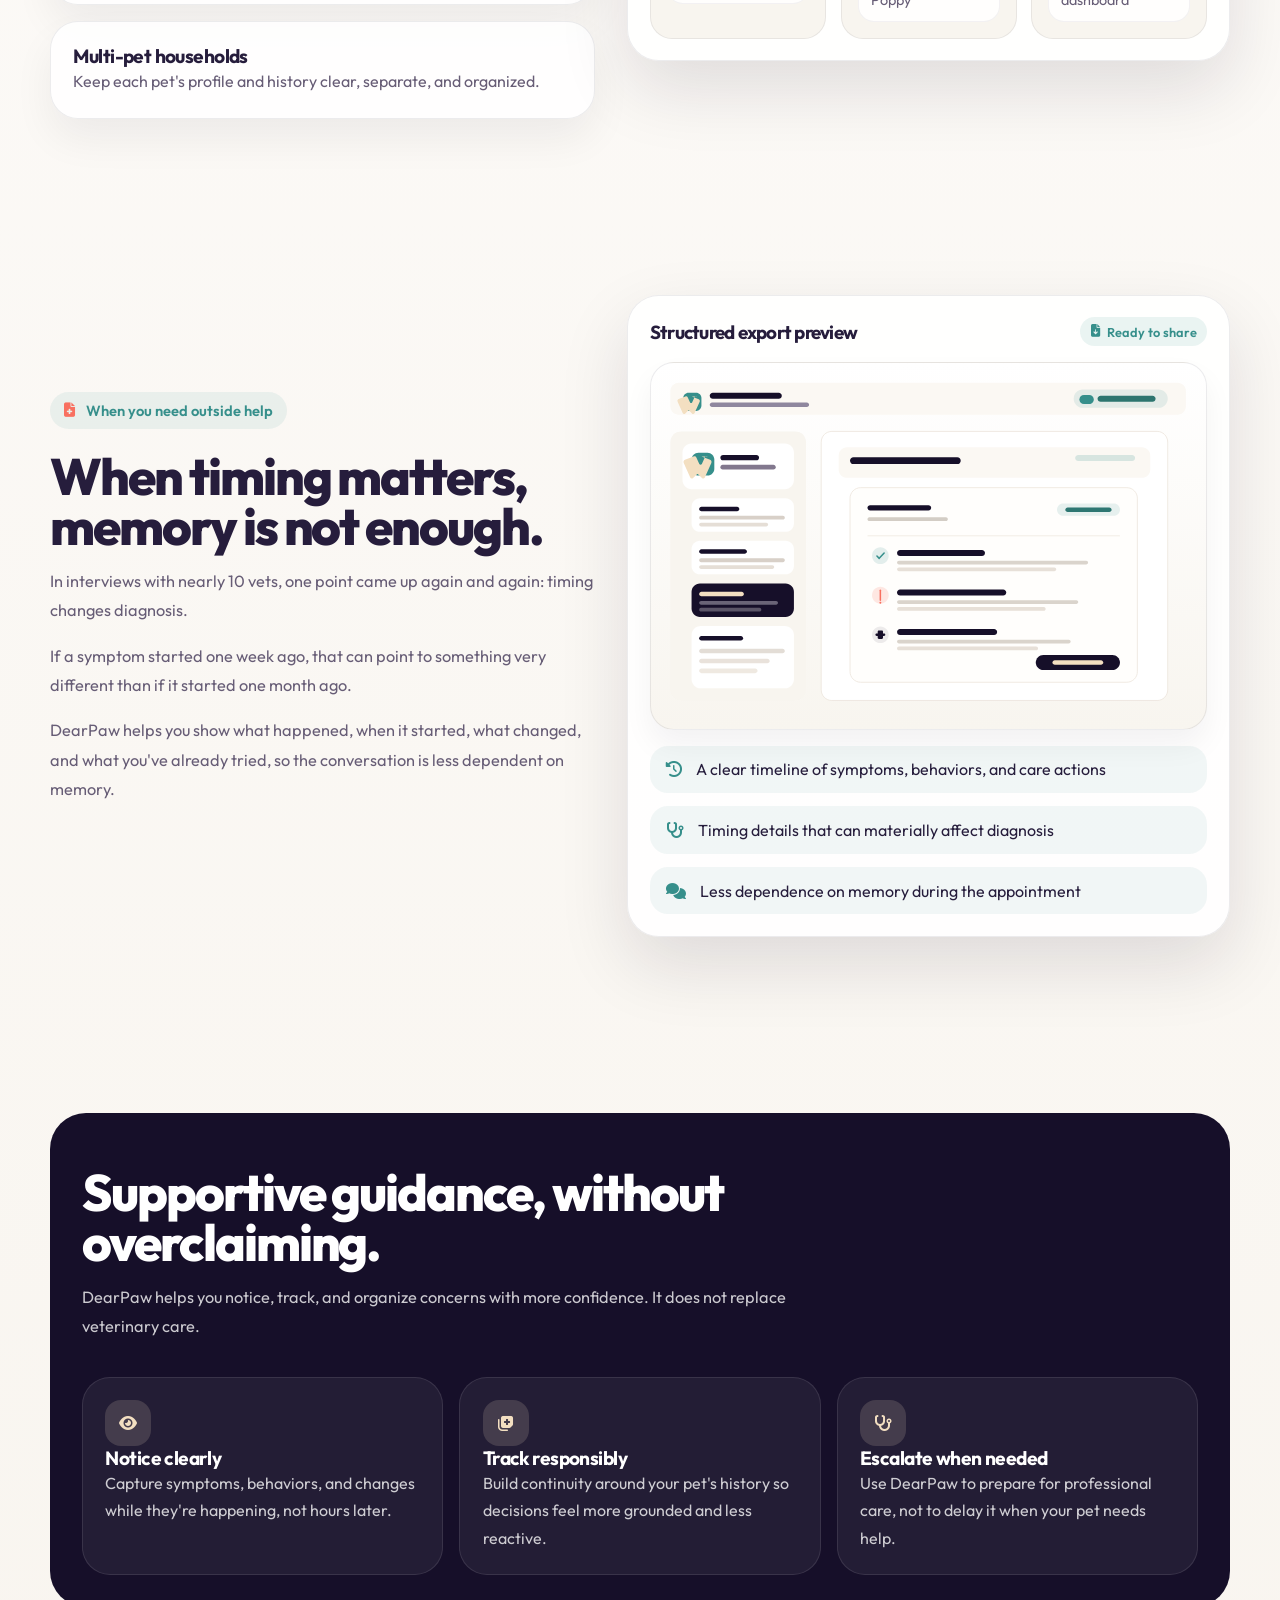
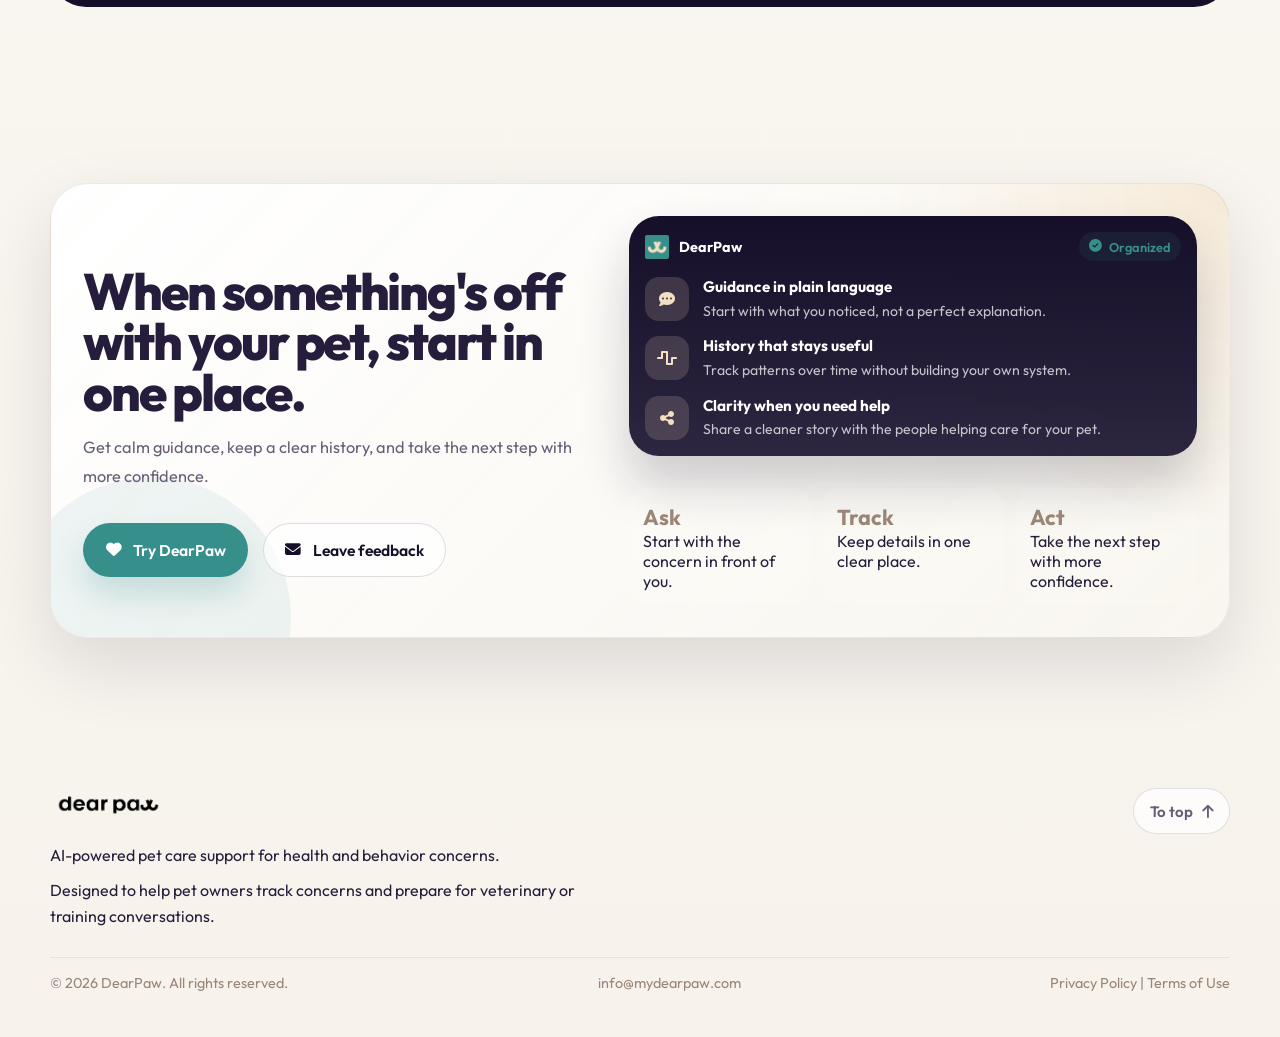
==== commit c0b0606b: "Refine product comparison section" ====
--- a/index.html
+++ b/index.html
@@ -321,10 +321,6 @@
       <section id="why-dearpaw">
         <div class="container why-grid">
           <div class="comparison" aria-hidden="true">
-            <div class="comparison-top">
-              <span class="comparison-tag">Product snapshot</span>
-              <span class="comparison-note">DearPaw home experience</span>
-            </div>
             <div class="comparison-frame">
               <img src="assets/images/v2-home.png" alt="" />
             </div>
--- a/assets/css/style.css
+++ b/assets/css/style.css
@@ -790,46 +790,19 @@
 .why-grid {
   display: grid;
   grid-template-columns: minmax(0, 0.95fr) minmax(0, 1.05fr);
-  gap: 1.5rem;
+  gap: 2rem;
   align-items: stretch;
 }
 
 .comparison {
+  width: 100%;
+  max-width: 540px;
   border-radius: 32px;
   background: rgba(255, 255, 255, 0.92);
   border: 1px solid rgba(22, 15, 41, 0.08);
-  padding: 1.4rem;
-  display: grid;
-  gap: 1rem;
+  padding: 1rem;
   box-shadow: var(--shadow);
-}
-
-.comparison-top {
-  display: flex;
-  align-items: center;
-  justify-content: space-between;
-  gap: 1rem;
-  flex-wrap: wrap;
-}
-
-.comparison-tag,
-.comparison-note {
-  display: inline-flex;
-  align-items: center;
-  padding: 0.55rem 0.9rem;
-  border-radius: 999px;
-  font-size: 0.88rem;
-  font-weight: 600;
-}
-
-.comparison-tag {
-  color: var(--teal);
-  background: rgba(54, 143, 139, 0.1);
-}
-
-.comparison-note {
-  color: var(--muted);
-  background: rgba(243, 223, 193, 0.4);
+  justify-self: start;
 }
 
 .comparison-frame {
@@ -1466,7 +1439,20 @@
   }
 
   .hero-visual {
-    min-height: 760px;
+    min-height: auto;
+  }
+
+  .problem-grid {
+    display: block;
+  }
+
+  .problem-grid > .section-heading {
+    margin-bottom: 1.5rem;
+  }
+
+  .problem-grid > .scene-card {
+    width: 100%;
+    clear: both;
   }
 
   .phone {
@@ -1488,8 +1474,11 @@
   }
 
   .mock-stack {
+    position: relative;
+    inset: auto;
     display: grid;
     align-content: start;
+    gap: 1rem;
   }
 
   .flow-grid,
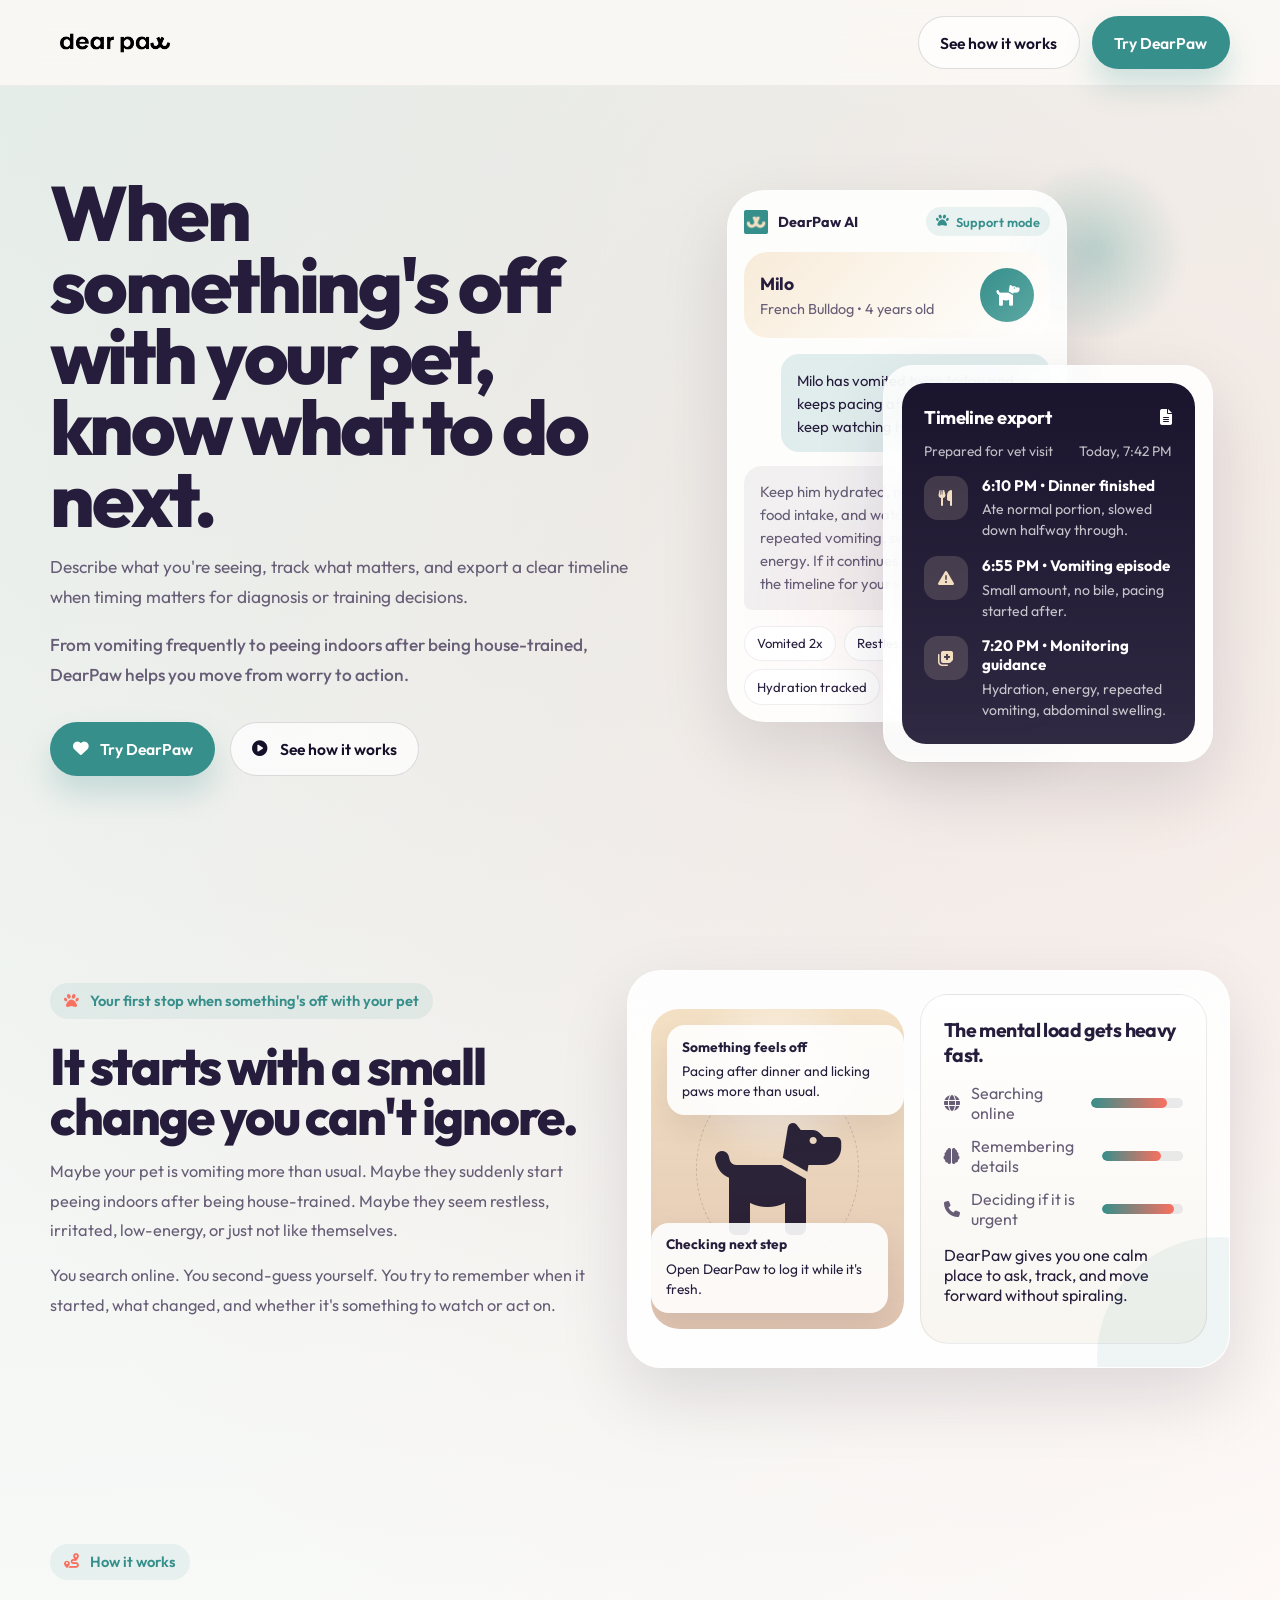
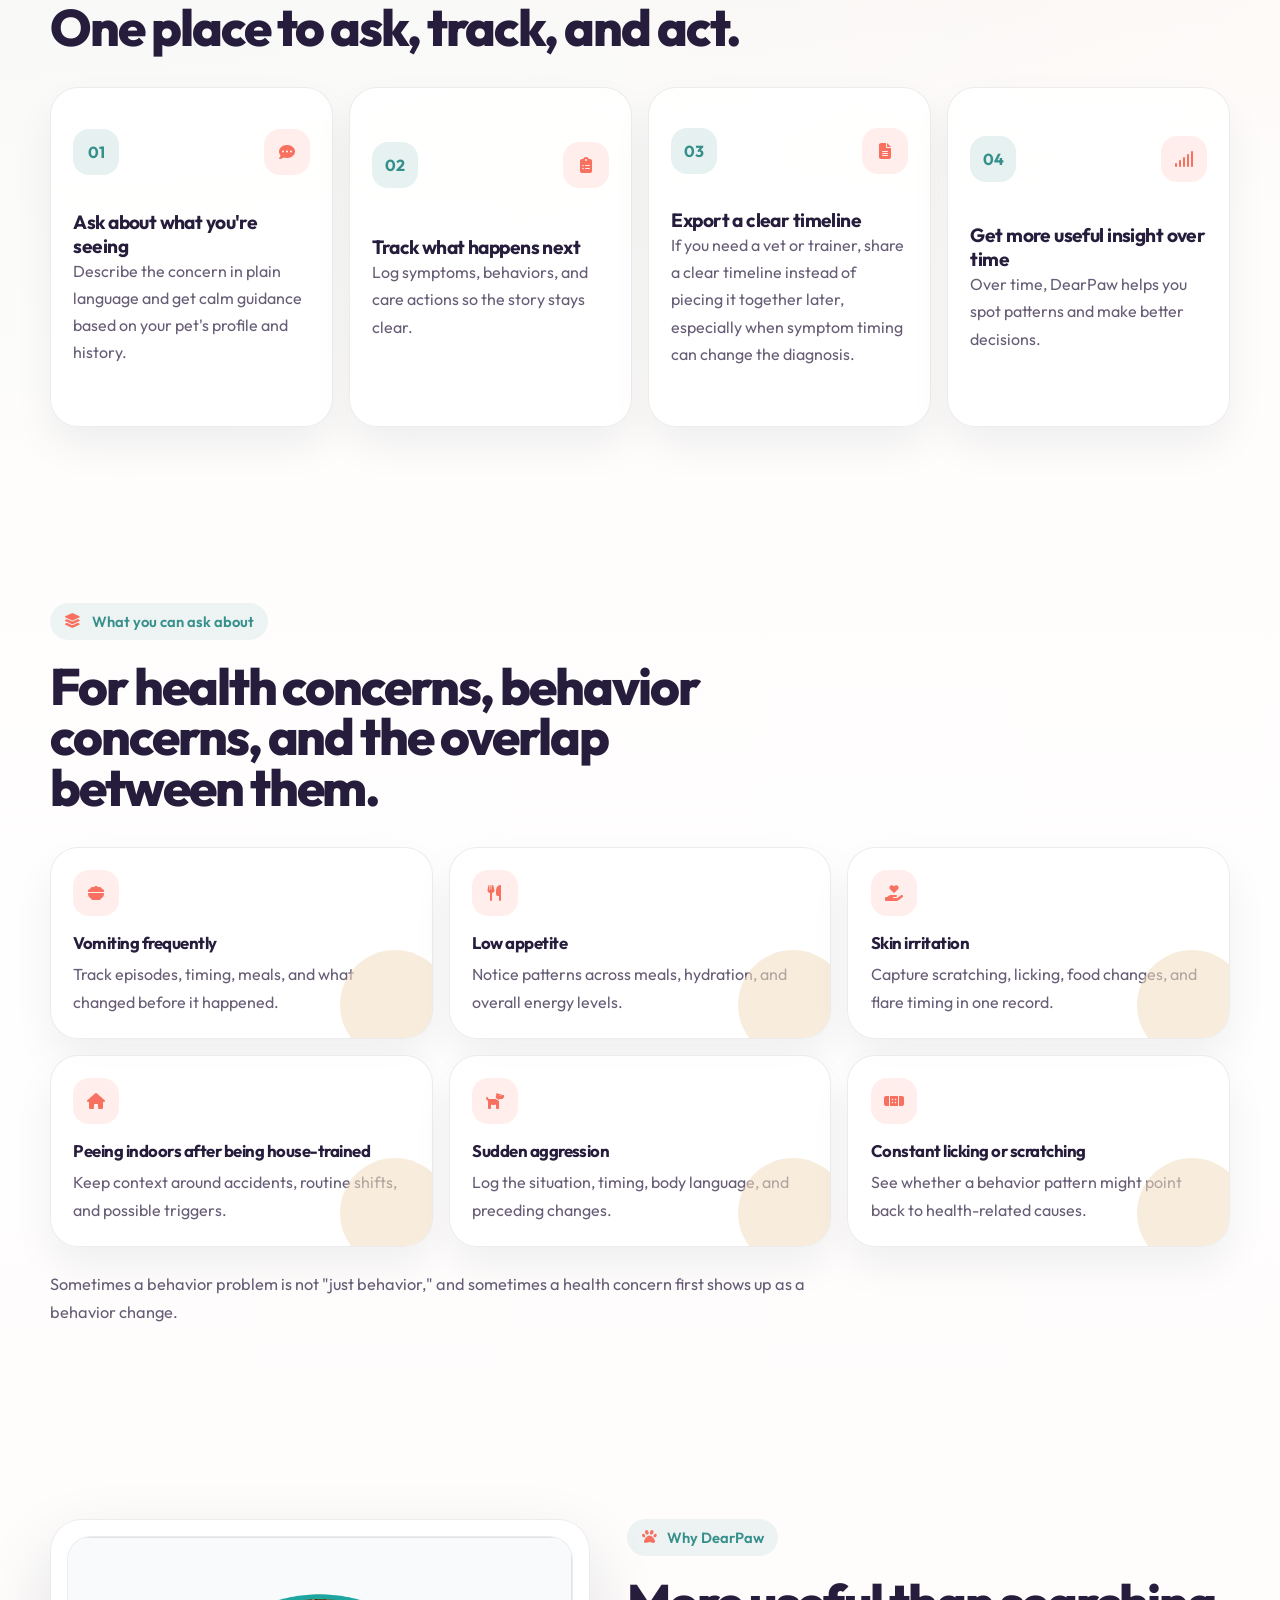
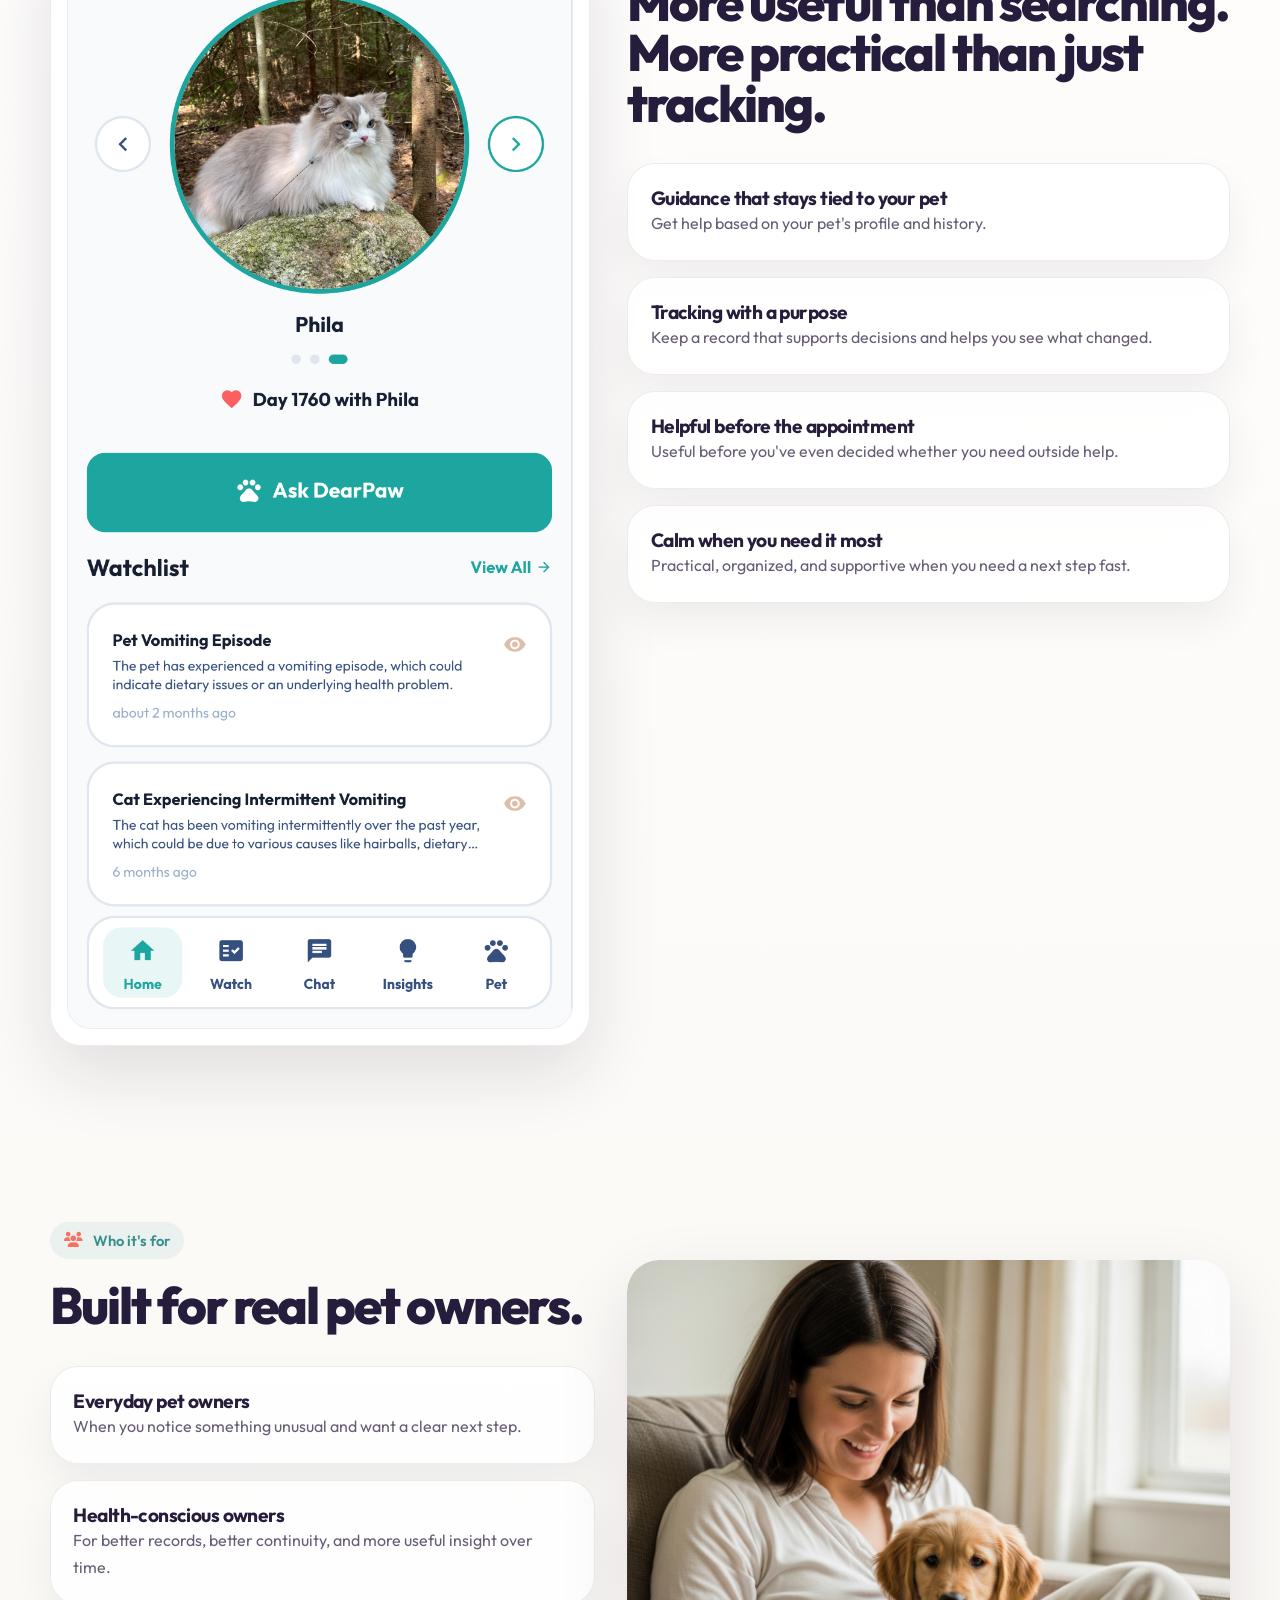
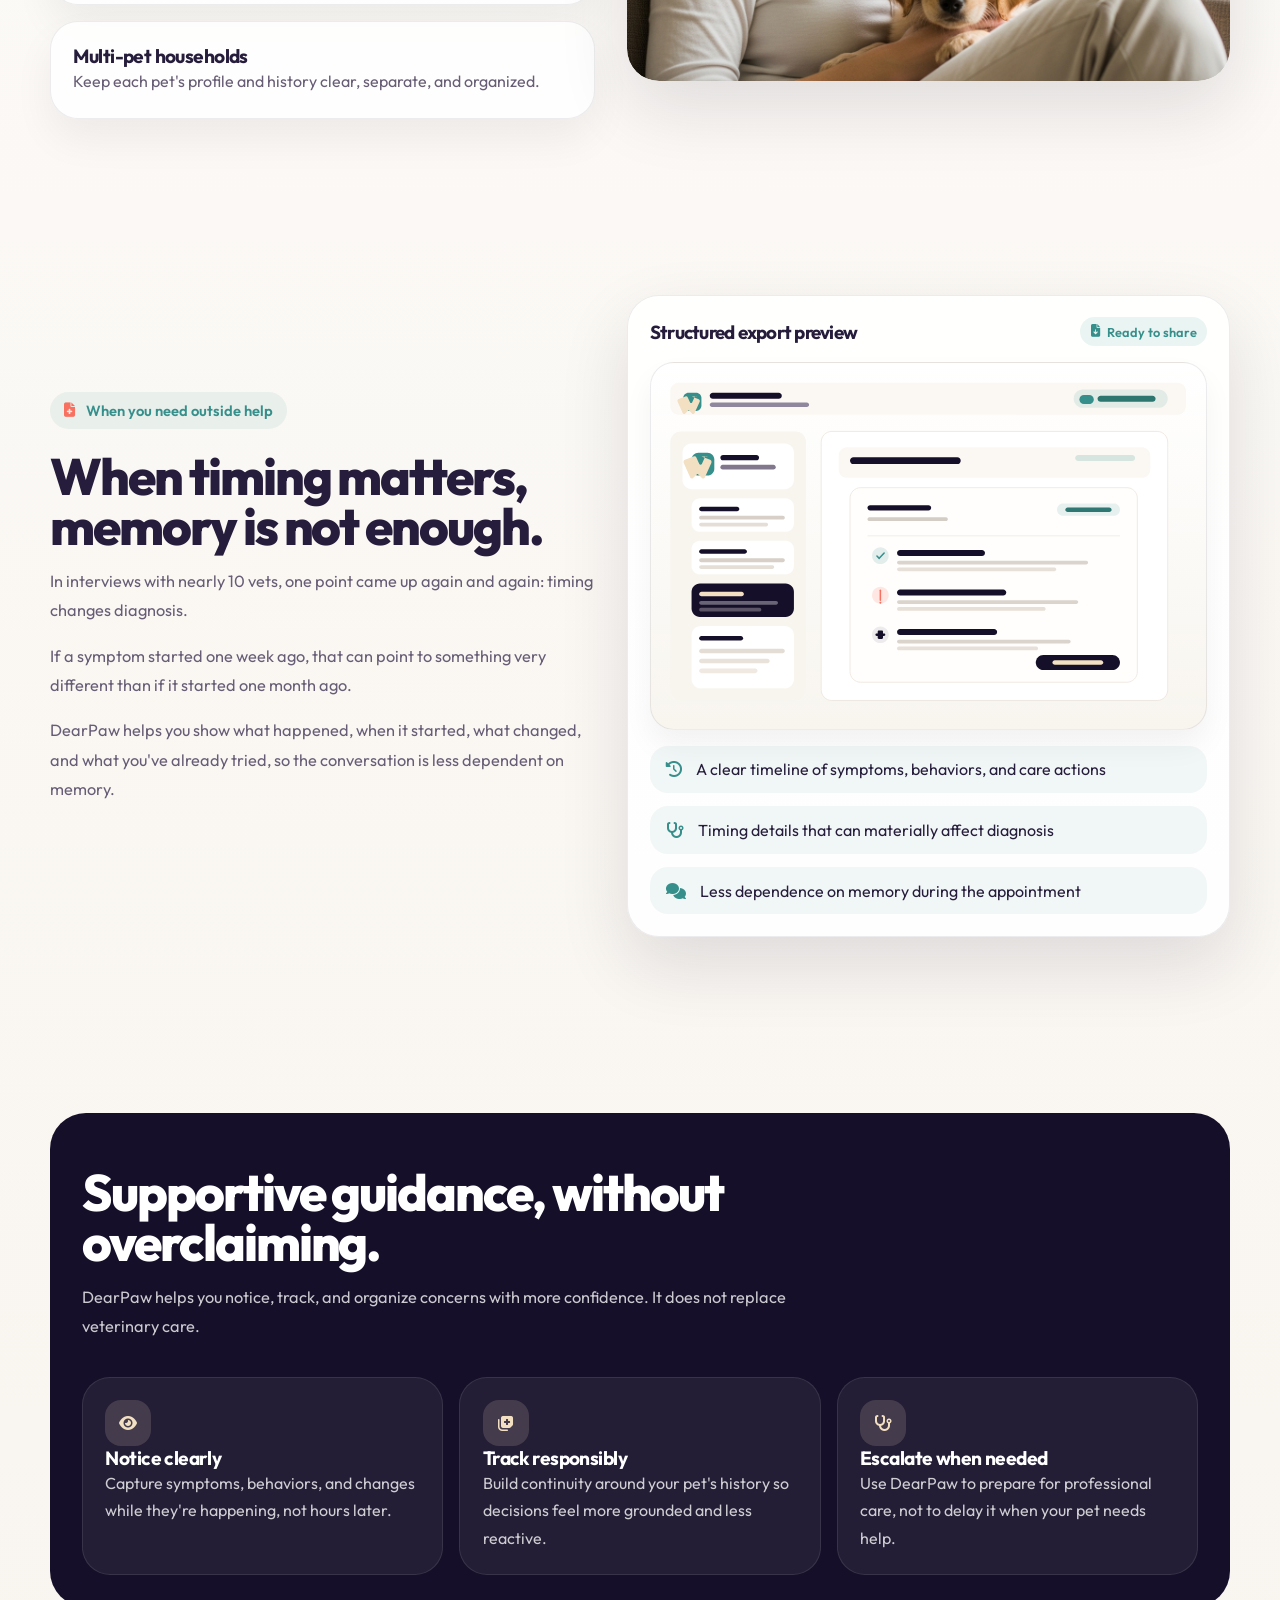
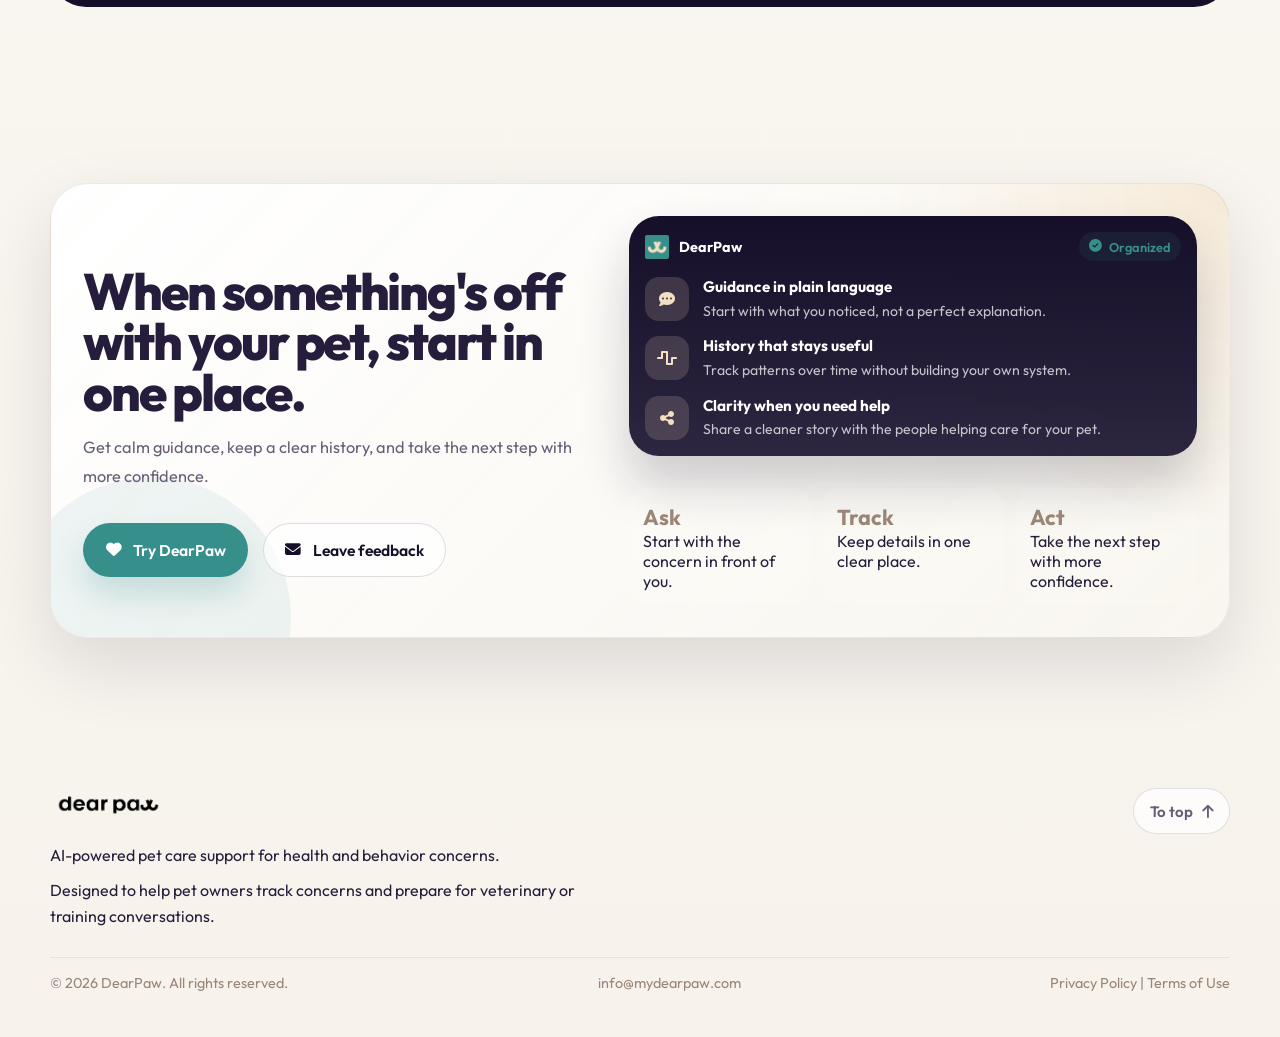
==== commit 39d175ef: "Add AI image generation via Replicate and replace audience section visual - Add scripts/generate-ima" ====
--- a/index.html
+++ b/index.html
@@ -384,32 +384,12 @@
             </div>
           </div>
 
-          <div class="audience-visual" aria-hidden="true">
-            <div class="pet-switcher">
-              <span class="pet-chip active"><i class="fa-solid fa-dog"></i> Poppy</span>
-              <span class="pet-chip"><i class="fa-solid fa-cat"></i> Luna</span>
-              <span class="pet-chip"><i class="fa-solid fa-house"></i> Shared household</span>
-            </div>
-            <div class="history-board">
-              <div class="history-column">
-                <h3>Poppy's profile</h3>
-                <div class="history-event">Vomiting log updated</div>
-                <div class="history-event">Diet change noted</div>
-                <div class="history-event">Vet export ready</div>
-              </div>
-              <div class="history-column">
-                <h3>Luna's profile</h3>
-                <div class="history-event">Scratching pattern tracked</div>
-                <div class="history-event">Energy level stable</div>
-                <div class="history-event">No overlap with Poppy</div>
-              </div>
-              <div class="history-column">
-                <h3>Shared clarity</h3>
-                <div class="history-event">Separate timelines</div>
-                <div class="history-event">Profile-based guidance</div>
-                <div class="history-event">One calm home dashboard</div>
-              </div>
-            </div>
+          <div class="audience-visual">
+            <img
+              src="assets/images/audience-pet-owner.webp"
+              alt="A pet owner sitting on a sofa with her golden retriever puppy"
+              class="audience-photo"
+            />
           </div>
         </div>
       </section>
--- a/assets/css/style.css
+++ b/assets/css/style.css
@@ -825,10 +825,17 @@
 
 .audience-visual {
   border-radius: 32px;
-  padding: 1.35rem;
-  background: rgba(255, 255, 255, 0.9);
-  border: 1px solid rgba(22, 15, 41, 0.08);
+  overflow: hidden;
   box-shadow: var(--shadow);
+  line-height: 0;
+}
+
+.audience-photo {
+  width: 100%;
+  height: 100%;
+  object-fit: cover;
+  display: block;
+  border-radius: 32px;
 }
 
 .pet-switcher {
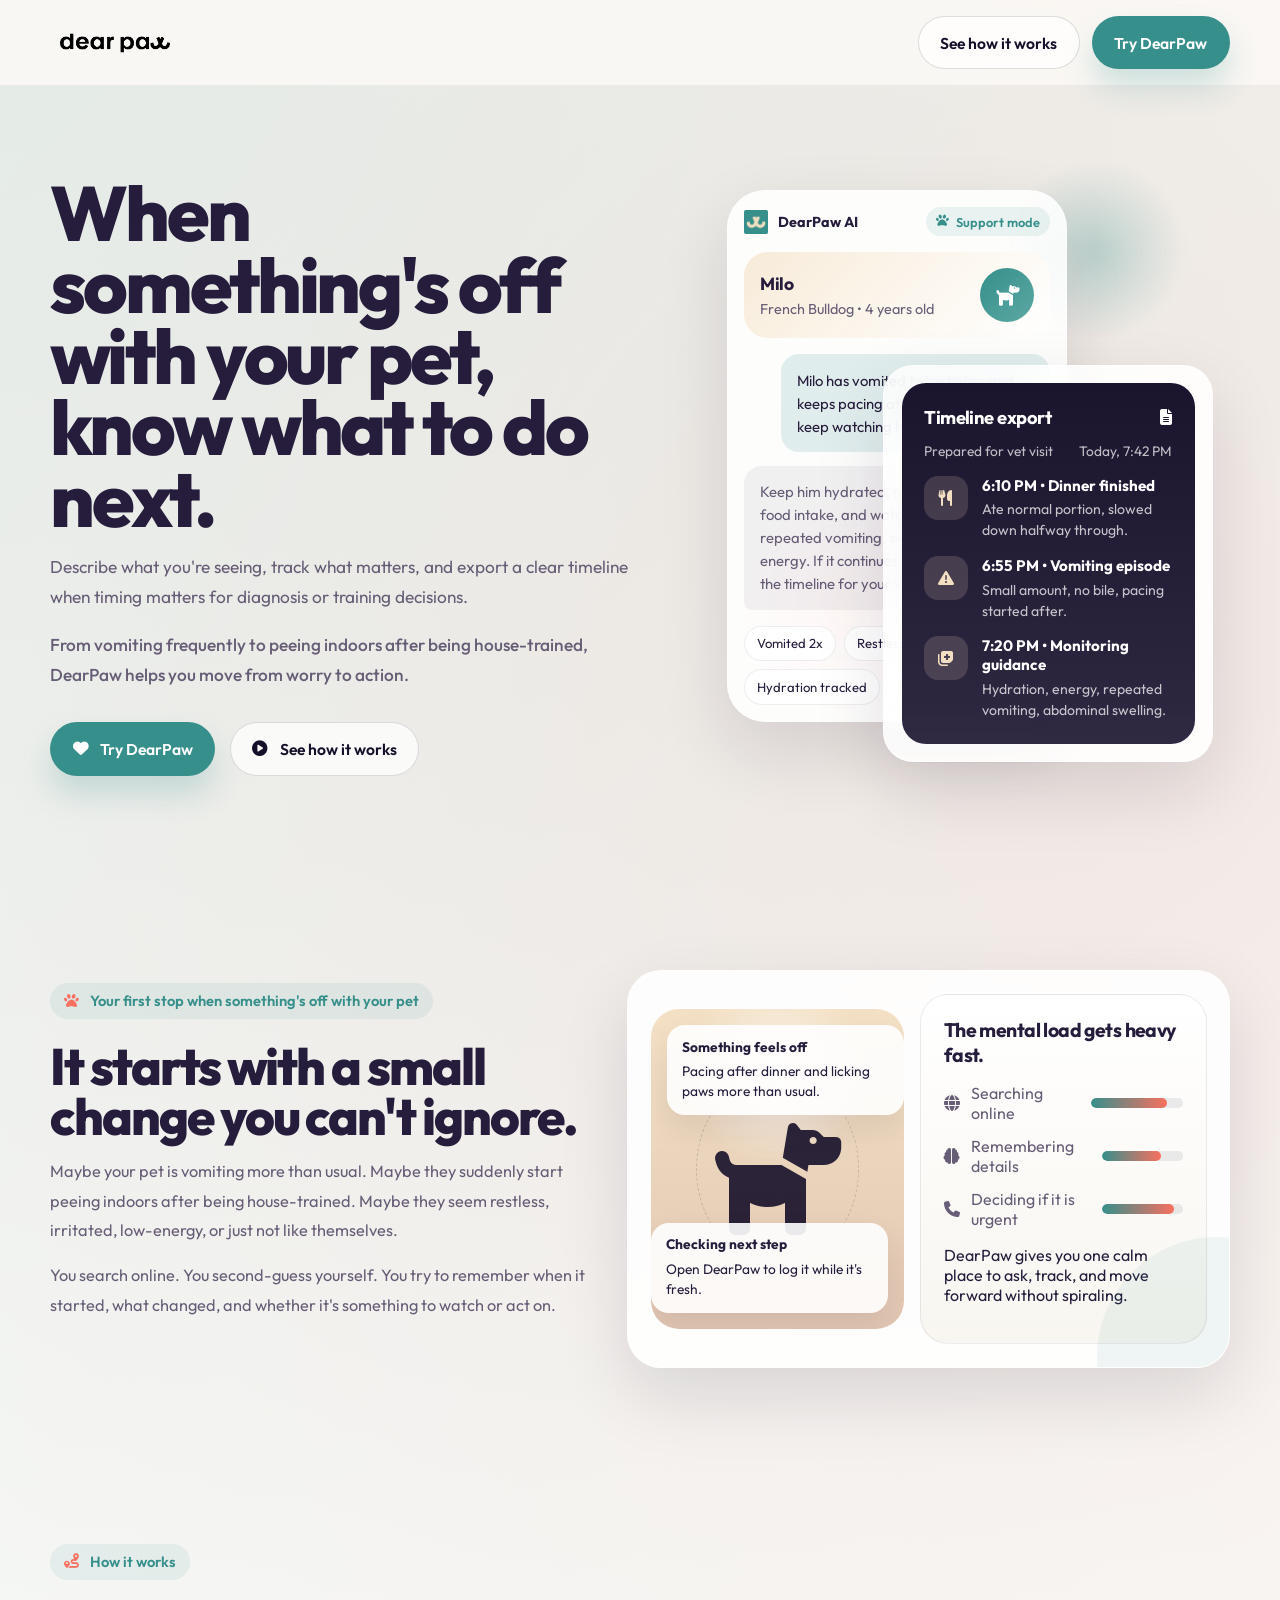
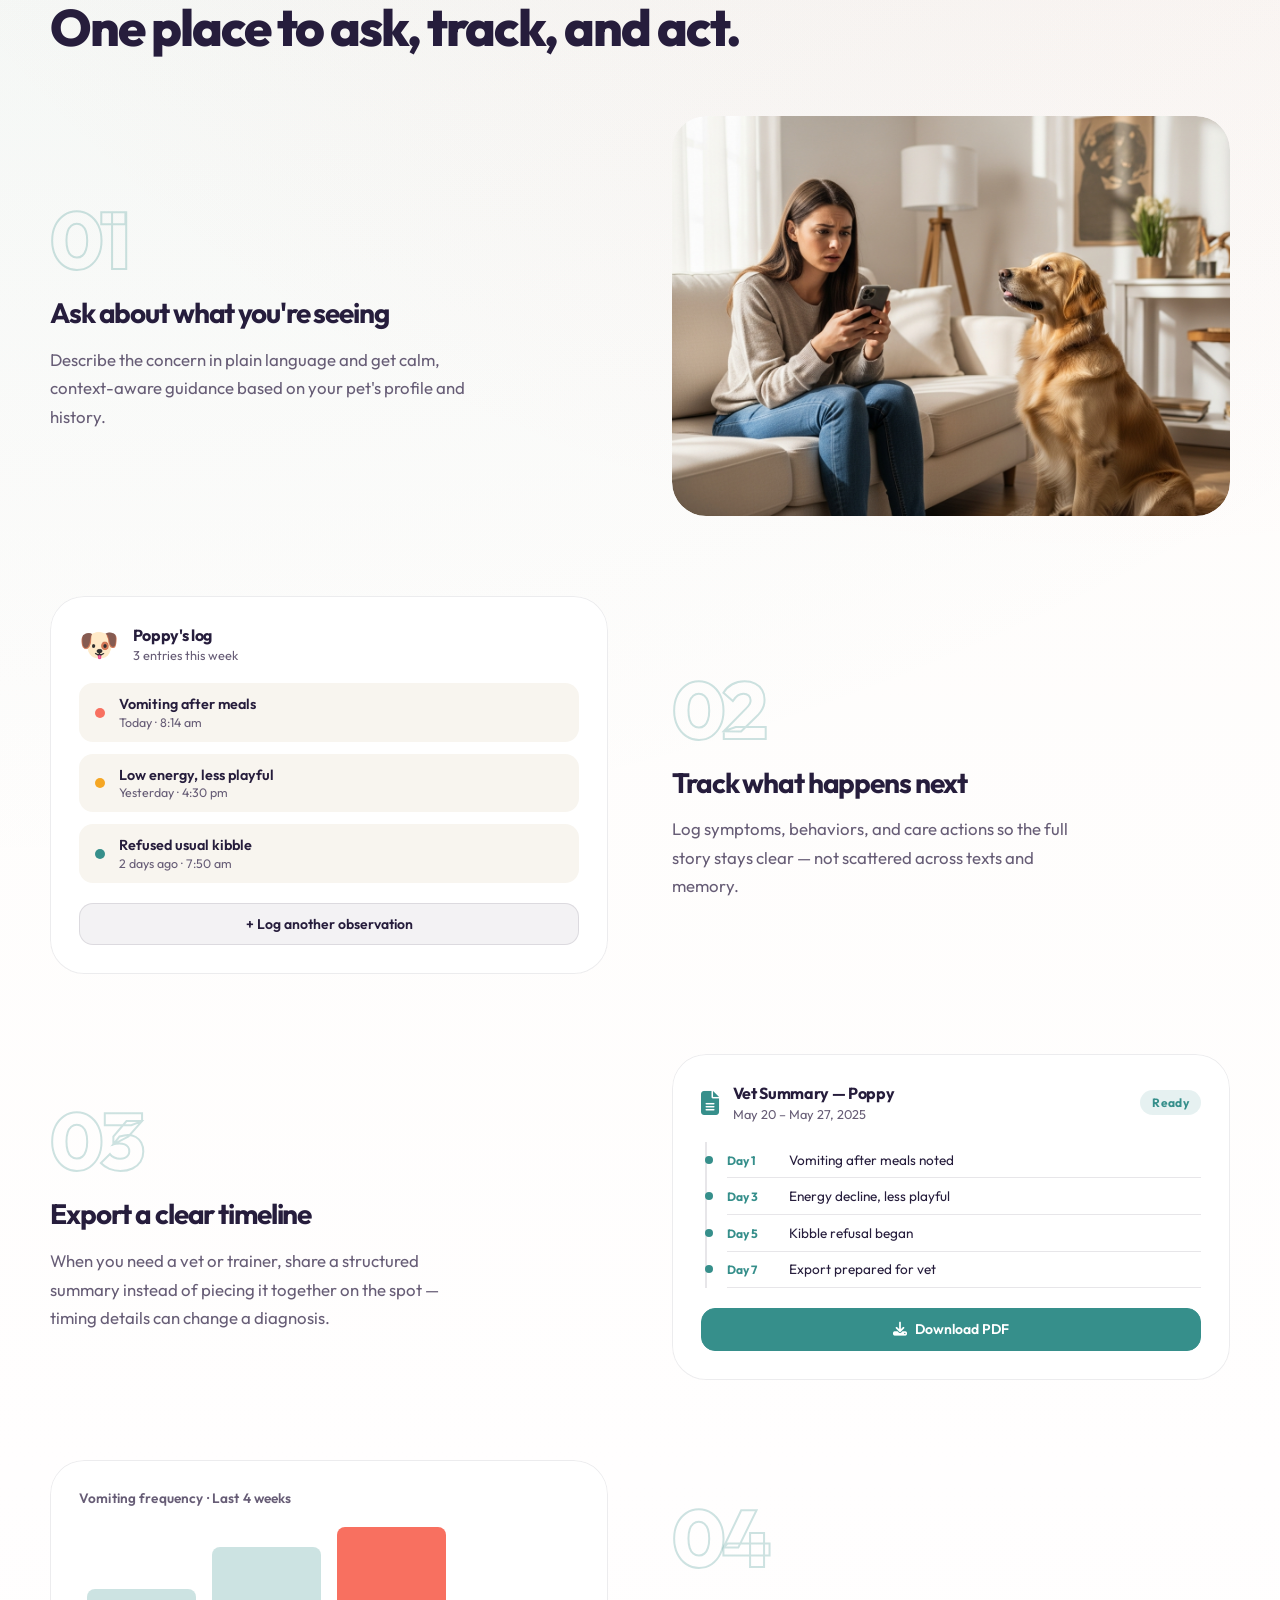
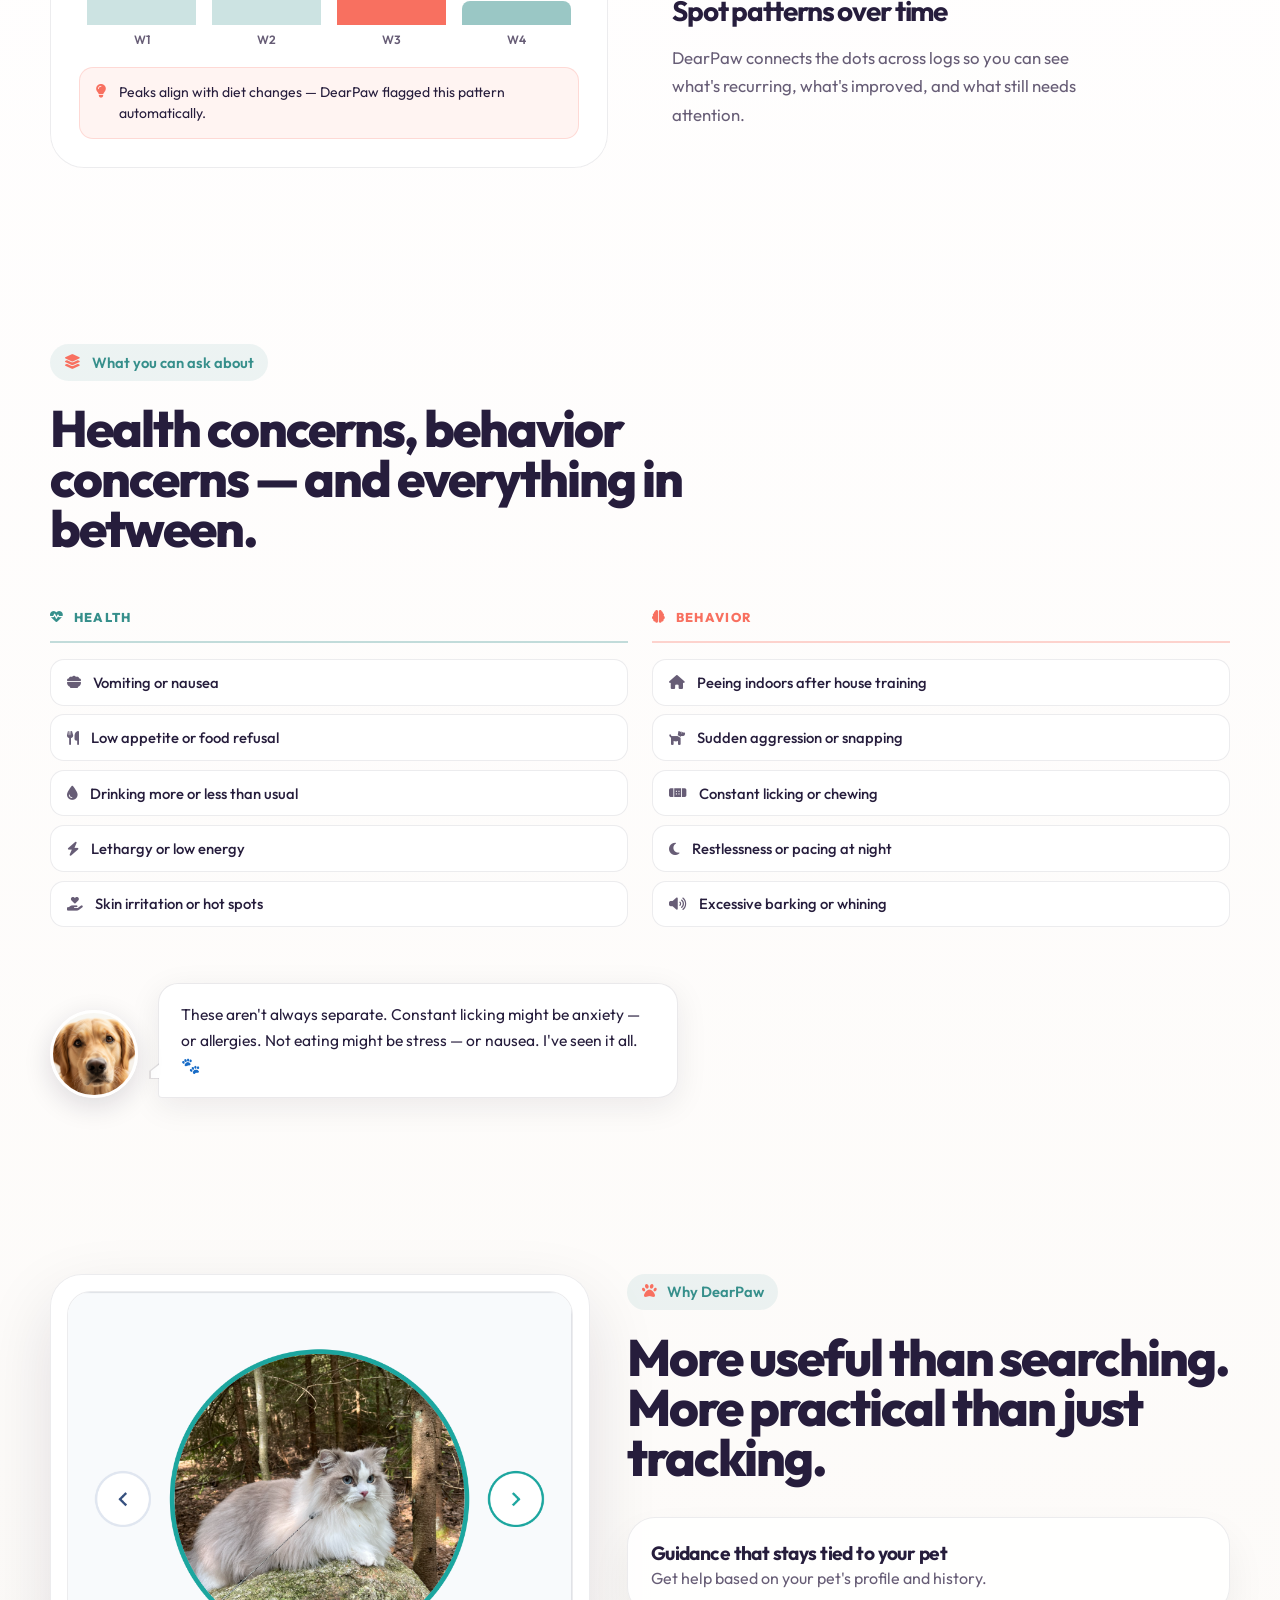
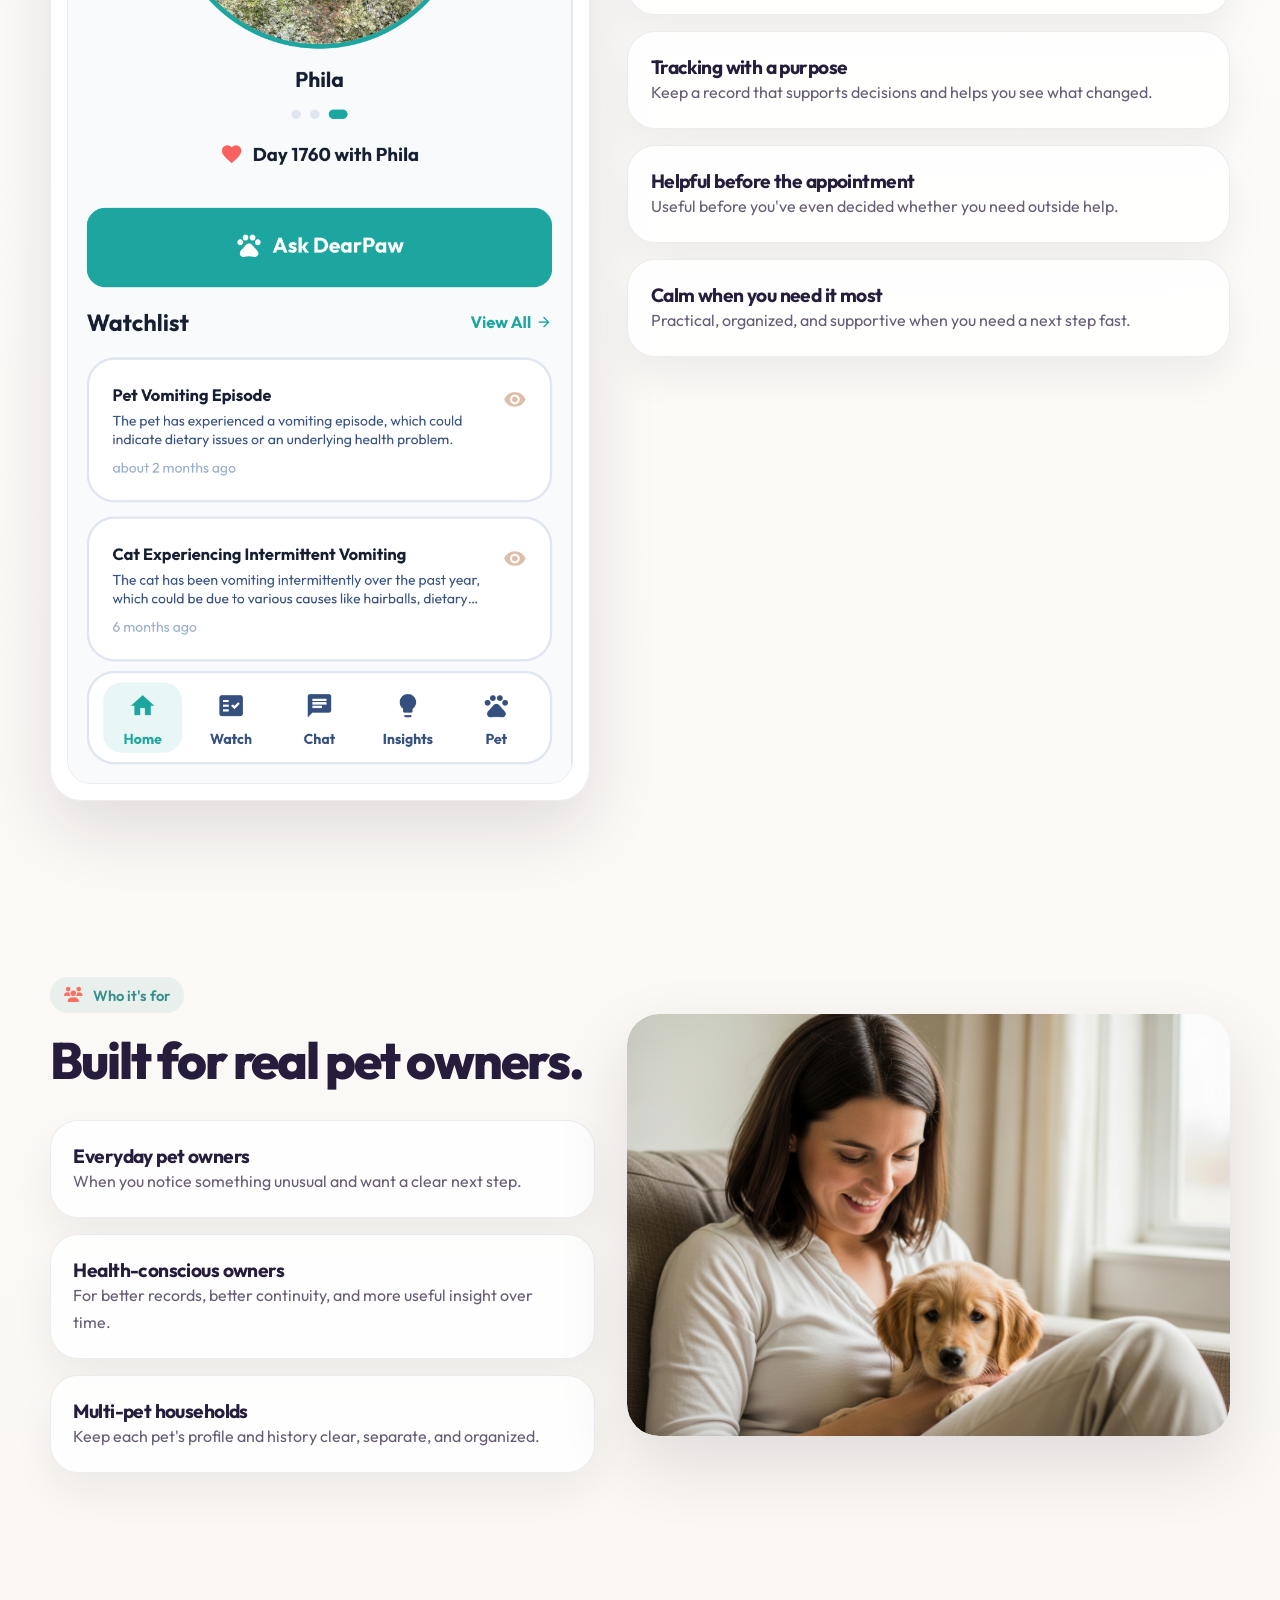
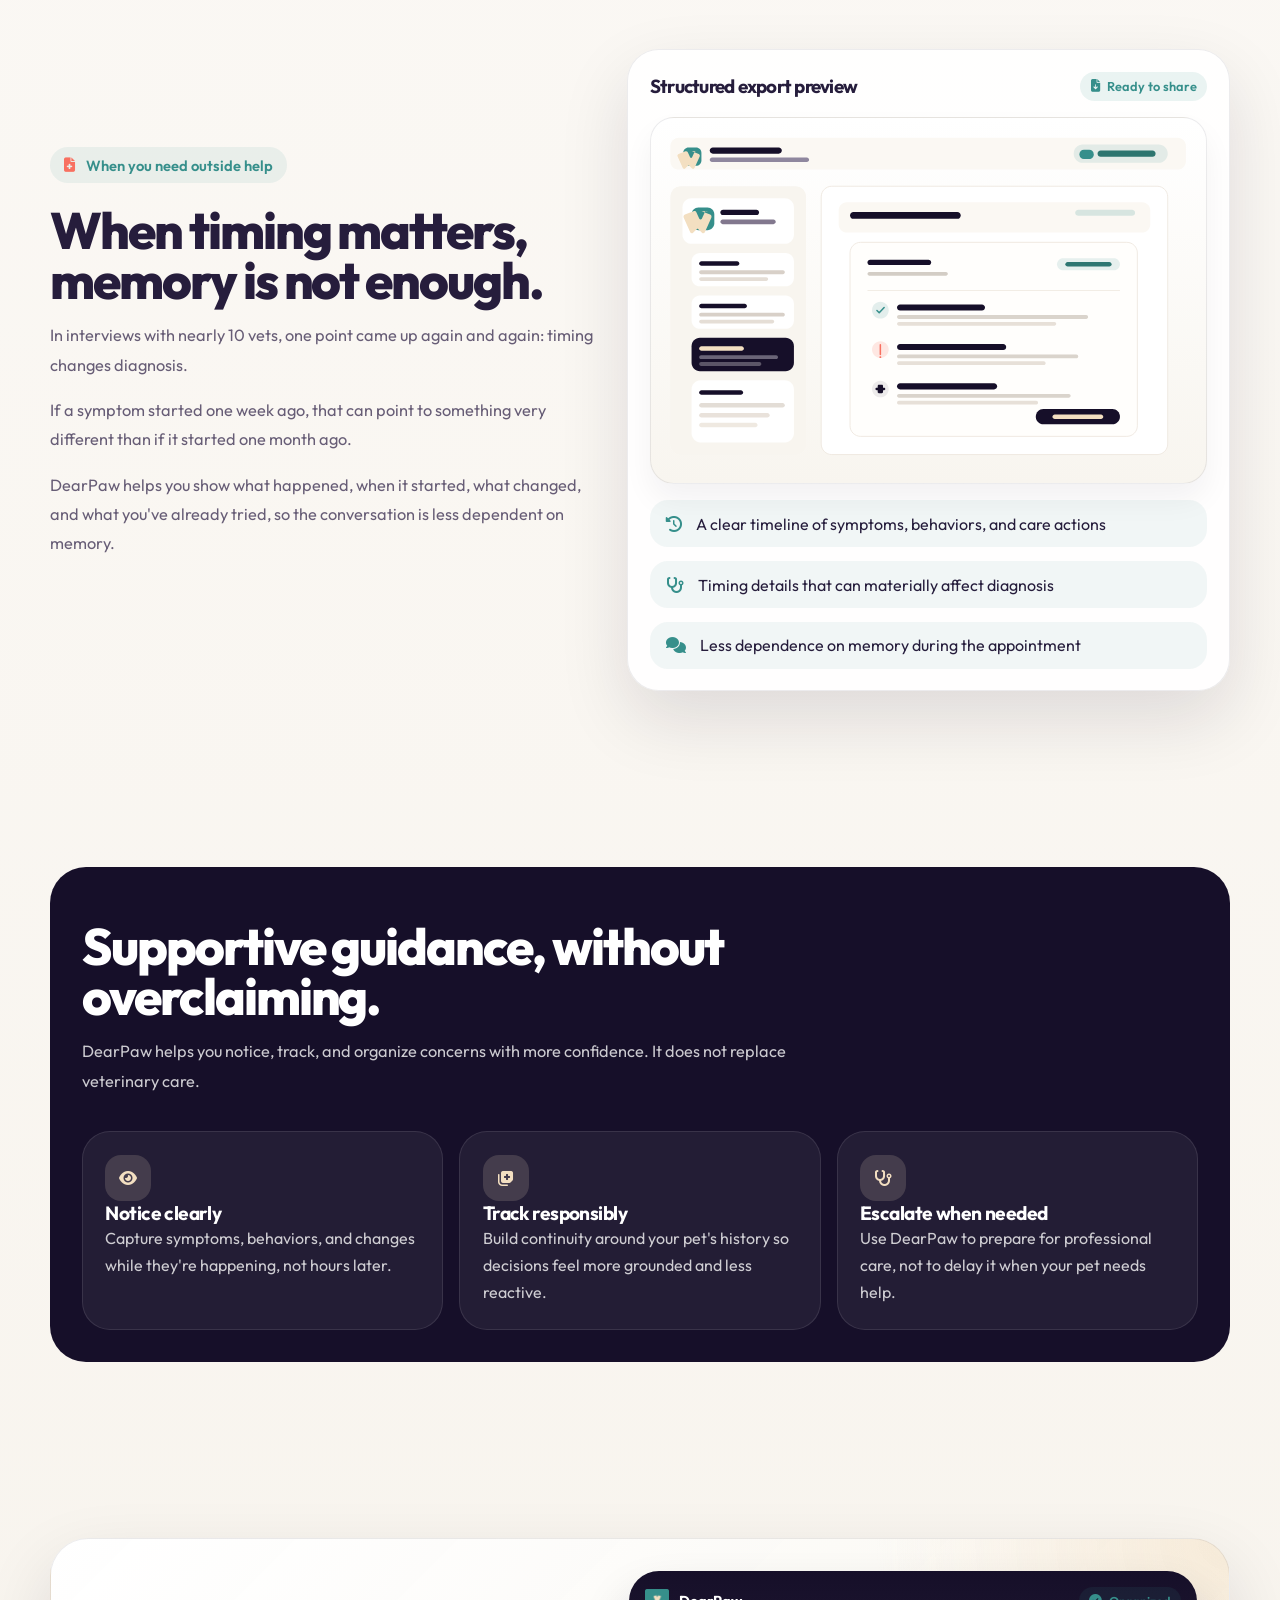
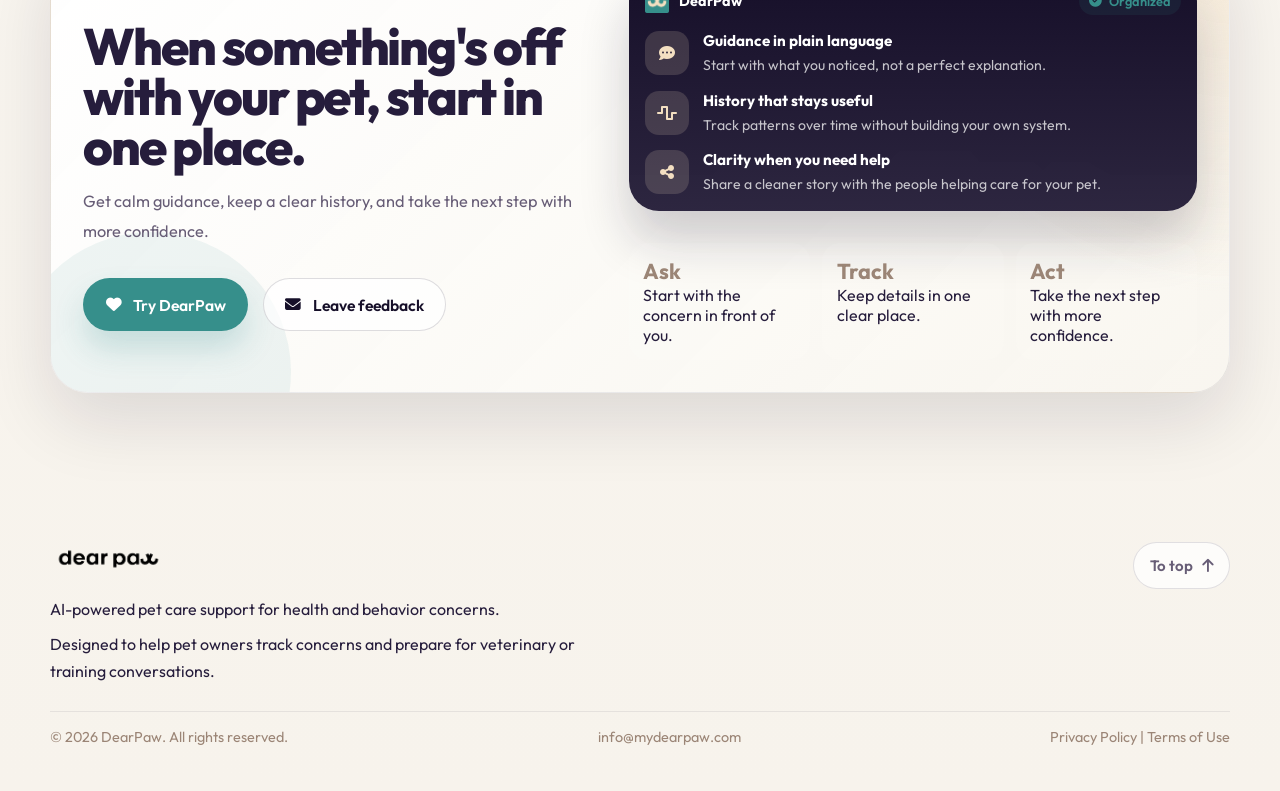
==== commit 8e27c690: "Revamp how-it-works and breadth sections How it works: - Replace 4-column card grid with alternating" ====
--- a/index.html
+++ b/index.html
@@ -213,58 +213,124 @@
             <h2>One place to ask, track, and act.</h2>
           </div>
 
-          <div class="flow-grid">
-            <article class="flow-card">
-              <div class="step-top">
-                <span class="step-number">01</span>
-                <span class="icon-badge"><i class="fa-solid fa-comment-dots"></i></span>
-              </div>
-              <div>
+          <div class="hiw-steps">
+
+            <!-- Step 01 -->
+            <div class="hiw-row">
+              <div class="hiw-text">
+                <span class="hiw-num">01</span>
                 <h3>Ask about what you're seeing</h3>
-                <p>
-                  Describe the concern in plain language and get calm guidance based on your pet's profile and history.
-                </p>
-              </div>
-            </article>
-
-            <article class="flow-card">
-              <div class="step-top">
-                <span class="step-number">02</span>
-                <span class="icon-badge"><i class="fa-solid fa-clipboard-list"></i></span>
-              </div>
-              <div>
+                <p>Describe the concern in plain language and get calm, context-aware guidance based on your pet's profile and history.</p>
+              </div>
+              <div class="hiw-visual">
+                <img src="assets/images/hiw-ask.webp" alt="Pet owner on sofa looking at phone with golden retriever beside her" class="hiw-photo" />
+              </div>
+            </div>
+
+            <!-- Step 02 -->
+            <div class="hiw-row hiw-row--flip">
+              <div class="hiw-text">
+                <span class="hiw-num">02</span>
                 <h3>Track what happens next</h3>
-                <p>
-                  Log symptoms, behaviors, and care actions so the story stays clear.
-                </p>
-              </div>
-            </article>
-
-            <article class="flow-card">
-              <div class="step-top">
-                <span class="step-number">03</span>
-                <span class="icon-badge"><i class="fa-solid fa-file-lines"></i></span>
-              </div>
-              <div>
+                <p>Log symptoms, behaviors, and care actions so the full story stays clear — not scattered across texts and memory.</p>
+              </div>
+              <div class="hiw-visual">
+                <div class="hiw-mockup hiw-mockup--log">
+                  <div class="mock-header">
+                    <span class="mock-avatar">🐶</span>
+                    <div>
+                      <div class="mock-title">Poppy's log</div>
+                      <div class="mock-sub">3 entries this week</div>
+                    </div>
+                  </div>
+                  <ul class="mock-entries">
+                    <li class="mock-entry">
+                      <span class="mock-dot mock-dot--coral"></span>
+                      <div>
+                        <div class="mock-label">Vomiting after meals</div>
+                        <div class="mock-time">Today · 8:14 am</div>
+                      </div>
+                    </li>
+                    <li class="mock-entry">
+                      <span class="mock-dot mock-dot--amber"></span>
+                      <div>
+                        <div class="mock-label">Low energy, less playful</div>
+                        <div class="mock-time">Yesterday · 4:30 pm</div>
+                      </div>
+                    </li>
+                    <li class="mock-entry">
+                      <span class="mock-dot mock-dot--teal"></span>
+                      <div>
+                        <div class="mock-label">Refused usual kibble</div>
+                        <div class="mock-time">2 days ago · 7:50 am</div>
+                      </div>
+                    </li>
+                  </ul>
+                  <button class="mock-btn">+ Log another observation</button>
+                </div>
+              </div>
+            </div>
+
+            <!-- Step 03 -->
+            <div class="hiw-row">
+              <div class="hiw-text">
+                <span class="hiw-num">03</span>
                 <h3>Export a clear timeline</h3>
-                <p>
-                  If you need a vet or trainer, share a clear timeline instead of piecing it together later, especially when symptom timing can change the diagnosis.
-                </p>
-              </div>
-            </article>
-
-            <article class="flow-card">
-              <div class="step-top">
-                <span class="step-number">04</span>
-                <span class="icon-badge"><i class="fa-solid fa-signal"></i></span>
-              </div>
-              <div>
-                <h3>Get more useful insight over time</h3>
-                <p>
-                  Over time, DearPaw helps you spot patterns and make better decisions.
-                </p>
-              </div>
-            </article>
+                <p>When you need a vet or trainer, share a structured summary instead of piecing it together on the spot — timing details can change a diagnosis.</p>
+              </div>
+              <div class="hiw-visual">
+                <div class="hiw-mockup hiw-mockup--export">
+                  <div class="mock-doc-header">
+                    <i class="fa-solid fa-file-lines mock-doc-icon"></i>
+                    <div>
+                      <div class="mock-title">Vet Summary — Poppy</div>
+                      <div class="mock-sub">May 20 – May 27, 2025</div>
+                    </div>
+                    <span class="mock-badge">Ready</span>
+                  </div>
+                  <div class="mock-timeline">
+                    <div class="mock-tl-row"><span class="mock-tl-day">Day 1</span><span class="mock-tl-event">Vomiting after meals noted</span></div>
+                    <div class="mock-tl-row"><span class="mock-tl-day">Day 3</span><span class="mock-tl-event">Energy decline, less playful</span></div>
+                    <div class="mock-tl-row"><span class="mock-tl-day">Day 5</span><span class="mock-tl-event">Kibble refusal began</span></div>
+                    <div class="mock-tl-row"><span class="mock-tl-day">Day 7</span><span class="mock-tl-event">Export prepared for vet</span></div>
+                  </div>
+                  <button class="mock-btn mock-btn--teal"><i class="fa-solid fa-download"></i> Download PDF</button>
+                </div>
+              </div>
+            </div>
+
+            <!-- Step 04 -->
+            <div class="hiw-row hiw-row--flip">
+              <div class="hiw-text">
+                <span class="hiw-num">04</span>
+                <h3>Spot patterns over time</h3>
+                <p>DearPaw connects the dots across logs so you can see what's recurring, what's improved, and what still needs attention.</p>
+              </div>
+              <div class="hiw-visual">
+                <div class="hiw-mockup hiw-mockup--insight">
+                  <div class="mock-insight-label">Vomiting frequency · Last 4 weeks</div>
+                  <div class="mock-chart">
+                    <div class="mock-bar-group">
+                      <div class="mock-bar" style="height:30%"></div><span class="mock-bar-label">W1</span>
+                    </div>
+                    <div class="mock-bar-group">
+                      <div class="mock-bar" style="height:65%"></div><span class="mock-bar-label">W2</span>
+                    </div>
+                    <div class="mock-bar-group">
+                      <div class="mock-bar mock-bar--peak" style="height:100%"></div><span class="mock-bar-label">W3</span>
+                    </div>
+                    <div class="mock-bar-group">
+                      <div class="mock-bar mock-bar--low" style="height:20%"></div><span class="mock-bar-label">W4</span>
+                    </div>
+                  </div>
+                  <div class="mock-insight-note">
+                    <i class="fa-solid fa-lightbulb"></i>
+                    Peaks align with diet changes — DearPaw flagged this pattern automatically.
+                  </div>
+                </div>
+              </div>
+            </div>
+
           </div>
         </div>
       </section>
@@ -276,45 +342,49 @@
               <i class="fa-solid fa-layer-group"></i>
               What you can ask about
             </span>
-            <h2>For health concerns, behavior concerns, and the overlap between them.</h2>
-          </div>
-
-          <div class="concern-shell">
-            <article class="concern-card">
-              <span class="icon-badge"><i class="fa-solid fa-bowl-food"></i></span>
-              <h3>Vomiting frequently</h3>
-              <p>Track episodes, timing, meals, and what changed before it happened.</p>
-            </article>
-            <article class="concern-card">
-              <span class="icon-badge"><i class="fa-solid fa-utensils"></i></span>
-              <h3>Low appetite</h3>
-              <p>Notice patterns across meals, hydration, and overall energy levels.</p>
-            </article>
-            <article class="concern-card">
-              <span class="icon-badge"><i class="fa-solid fa-hand-holding-heart"></i></span>
-              <h3>Skin irritation</h3>
-              <p>Capture scratching, licking, food changes, and flare timing in one record.</p>
-            </article>
-            <article class="concern-card">
-              <span class="icon-badge"><i class="fa-solid fa-house"></i></span>
-              <h3>Peeing indoors after being house-trained</h3>
-              <p>Keep context around accidents, routine shifts, and possible triggers.</p>
-            </article>
-            <article class="concern-card">
-              <span class="icon-badge"><i class="fa-solid fa-dog"></i></span>
-              <h3>Sudden aggression</h3>
-              <p>Log the situation, timing, body language, and preceding changes.</p>
-            </article>
-            <article class="concern-card">
-              <span class="icon-badge"><i class="fa-solid fa-bandage"></i></span>
-              <h3>Constant licking or scratching</h3>
-              <p>See whether a behavior pattern might point back to health-related causes.</p>
-            </article>
-          </div>
-
-          <p class="breadth-close">
-            Sometimes a behavior problem is not "just behavior," and sometimes a health concern first shows up as a behavior change.
-          </p>
+            <h2>Health concerns, behavior concerns — and everything in between.</h2>
+          </div>
+
+          <div class="breadth-split">
+
+            <div class="breadth-col">
+              <div class="breadth-col-header breadth-col-header--health">
+                <i class="fa-solid fa-heart-pulse"></i>
+                Health
+              </div>
+              <ul class="concern-chips">
+                <li class="concern-chip"><i class="fa-solid fa-bowl-food"></i> Vomiting or nausea</li>
+                <li class="concern-chip"><i class="fa-solid fa-utensils"></i> Low appetite or food refusal</li>
+                <li class="concern-chip"><i class="fa-solid fa-droplet"></i> Drinking more or less than usual</li>
+                <li class="concern-chip"><i class="fa-solid fa-bolt"></i> Lethargy or low energy</li>
+                <li class="concern-chip"><i class="fa-solid fa-hand-holding-heart"></i> Skin irritation or hot spots</li>
+              </ul>
+            </div>
+
+            <div class="breadth-col">
+              <div class="breadth-col-header breadth-col-header--behavior">
+                <i class="fa-solid fa-brain"></i>
+                Behavior
+              </div>
+              <ul class="concern-chips">
+                <li class="concern-chip"><i class="fa-solid fa-house"></i> Peeing indoors after house training</li>
+                <li class="concern-chip"><i class="fa-solid fa-dog"></i> Sudden aggression or snapping</li>
+                <li class="concern-chip"><i class="fa-solid fa-bandage"></i> Constant licking or chewing</li>
+                <li class="concern-chip"><i class="fa-solid fa-moon"></i> Restlessness or pacing at night</li>
+                <li class="concern-chip"><i class="fa-solid fa-volume-high"></i> Excessive barking or whining</li>
+              </ul>
+            </div>
+
+          </div>
+
+          <div class="breadth-guide">
+            <div class="breadth-guide-avatar">
+              <img src="assets/images/breadth-pup.webp" alt="Friendly dog mascot" />
+            </div>
+            <div class="breadth-guide-bubble">
+              <p>These aren't always separate. Constant licking might be anxiety — or allergies. Not eating might be stress — or nausea. I've seen it all. 🐾</p>
+            </div>
+          </div>
         </div>
       </section>
 
--- a/assets/css/style.css
+++ b/assets/css/style.css
@@ -673,13 +673,315 @@
   background: linear-gradient(90deg, var(--teal), var(--coral));
 }
 
-.flow-grid {
-  display: grid;
-  grid-template-columns: repeat(4, minmax(0, 1fr));
+/* ── How It Works — alternating step rows ─────────────────────────────────── */
+
+.hiw-steps {
+  display: grid;
+  gap: 5rem;
+  margin-top: 4rem;
+}
+
+.hiw-row {
+  display: grid;
+  grid-template-columns: 1fr 1fr;
+  gap: 4rem;
+  align-items: center;
+}
+
+.hiw-row--flip {
+  direction: rtl;
+}
+.hiw-row--flip > * {
+  direction: ltr;
+}
+
+/* Step text side */
+.hiw-text {
+  display: flex;
+  flex-direction: column;
   gap: 1rem;
 }
 
-.flow-card,
+.hiw-num {
+  font-size: 5rem;
+  font-weight: 800;
+  line-height: 1;
+  letter-spacing: -0.05em;
+  color: transparent;
+  -webkit-text-stroke: 2px rgba(54, 143, 139, 0.25);
+  user-select: none;
+}
+
+.hiw-text h3 {
+  font-size: 1.75rem;
+  font-weight: 700;
+  letter-spacing: -0.04em;
+  line-height: 1.2;
+  margin: 0;
+  color: var(--ink);
+}
+
+.hiw-text p {
+  font-size: 1.05rem;
+  line-height: 1.7;
+  color: var(--muted);
+  margin: 0;
+  max-width: 38ch;
+}
+
+/* Visual side */
+.hiw-visual {
+  border-radius: var(--radius-xl);
+  overflow: hidden;
+}
+
+.hiw-photo {
+  width: 100%;
+  height: 400px;
+  object-fit: cover;
+  object-position: center top;
+  border-radius: var(--radius-xl);
+  display: block;
+}
+
+/* ── App mockups ─────────────────────────────────────────────────────────── */
+
+.hiw-mockup {
+  background: rgba(255, 255, 255, 0.92);
+  border: 1px solid rgba(22, 15, 41, 0.08);
+  box-shadow: var(--shadow);
+  border-radius: var(--radius-xl);
+  padding: 1.75rem;
+  display: flex;
+  flex-direction: column;
+  gap: 1.25rem;
+}
+
+/* Shared mock parts */
+.mock-header {
+  display: flex;
+  align-items: center;
+  gap: 0.85rem;
+}
+
+.mock-avatar {
+  font-size: 2rem;
+  line-height: 1;
+}
+
+.mock-title {
+  font-weight: 700;
+  font-size: 1rem;
+  color: var(--ink);
+  letter-spacing: -0.02em;
+}
+
+.mock-sub {
+  font-size: 0.8rem;
+  color: var(--muted);
+  margin-top: 0.15rem;
+}
+
+.mock-btn {
+  background: rgba(22, 15, 41, 0.05);
+  border: 1px solid rgba(22, 15, 41, 0.1);
+  border-radius: 14px;
+  padding: 0.7rem 1.1rem;
+  font-family: "Outfit", sans-serif;
+  font-size: 0.875rem;
+  font-weight: 600;
+  color: var(--ink);
+  cursor: pointer;
+  text-align: center;
+  transition: background 0.18s;
+}
+
+.mock-btn--teal {
+  background: var(--teal);
+  color: #fff;
+  border-color: var(--teal);
+  display: flex;
+  align-items: center;
+  justify-content: center;
+  gap: 0.5rem;
+}
+
+/* Log mockup */
+.mock-entries {
+  list-style: none;
+  margin: 0;
+  padding: 0;
+  display: flex;
+  flex-direction: column;
+  gap: 0.75rem;
+}
+
+.mock-entry {
+  display: flex;
+  align-items: center;
+  gap: 0.85rem;
+  padding: 0.75rem 1rem;
+  background: var(--mist);
+  border-radius: 14px;
+}
+
+.mock-dot {
+  width: 10px;
+  height: 10px;
+  border-radius: 50%;
+  flex-shrink: 0;
+}
+.mock-dot--coral { background: var(--coral); }
+.mock-dot--amber { background: #f5a623; }
+.mock-dot--teal  { background: var(--teal); }
+
+.mock-label {
+  font-size: 0.9rem;
+  font-weight: 600;
+  color: var(--ink);
+}
+
+.mock-time {
+  font-size: 0.775rem;
+  color: var(--muted);
+  margin-top: 0.1rem;
+}
+
+/* Export mockup */
+.mock-doc-header {
+  display: flex;
+  align-items: center;
+  gap: 0.85rem;
+}
+
+.mock-doc-icon {
+  font-size: 1.5rem;
+  color: var(--teal);
+  flex-shrink: 0;
+}
+
+.mock-badge {
+  margin-left: auto;
+  background: rgba(54, 143, 139, 0.12);
+  color: var(--teal);
+  font-size: 0.75rem;
+  font-weight: 700;
+  padding: 0.3rem 0.75rem;
+  border-radius: 99px;
+  letter-spacing: 0.03em;
+}
+
+.mock-timeline {
+  display: flex;
+  flex-direction: column;
+  gap: 0;
+  border-left: 2px solid var(--line);
+  padding-left: 1.25rem;
+  margin-left: 0.25rem;
+}
+
+.mock-tl-row {
+  display: flex;
+  gap: 0.85rem;
+  align-items: baseline;
+  padding: 0.55rem 0;
+  border-bottom: 1px solid var(--line);
+  position: relative;
+}
+
+.mock-tl-row::before {
+  content: "";
+  position: absolute;
+  left: -1.4rem;
+  top: 50%;
+  transform: translateY(-50%);
+  width: 8px;
+  height: 8px;
+  border-radius: 50%;
+  background: var(--teal);
+  flex-shrink: 0;
+}
+
+.mock-tl-day {
+  font-size: 0.75rem;
+  font-weight: 700;
+  color: var(--teal);
+  min-width: 3rem;
+}
+
+.mock-tl-event {
+  font-size: 0.85rem;
+  color: var(--ink);
+}
+
+/* Insight / chart mockup */
+.mock-insight-label {
+  font-size: 0.85rem;
+  font-weight: 600;
+  color: var(--muted);
+  letter-spacing: 0.01em;
+}
+
+.mock-chart {
+  display: flex;
+  align-items: flex-end;
+  gap: 1rem;
+  height: 120px;
+  padding: 0 0.5rem;
+}
+
+.mock-bar-group {
+  flex: 1;
+  display: flex;
+  flex-direction: column;
+  align-items: center;
+  gap: 0.4rem;
+  height: 100%;
+  justify-content: flex-end;
+}
+
+.mock-bar {
+  width: 100%;
+  border-radius: 8px 8px 0 0;
+  background: rgba(54, 143, 139, 0.25);
+  transition: height 0.4s ease;
+}
+
+.mock-bar--peak {
+  background: var(--coral);
+}
+
+.mock-bar--low {
+  background: rgba(54, 143, 139, 0.5);
+}
+
+.mock-bar-label {
+  font-size: 0.75rem;
+  color: var(--muted);
+  font-weight: 600;
+}
+
+.mock-insight-note {
+  display: flex;
+  gap: 0.75rem;
+  align-items: flex-start;
+  background: rgba(248, 112, 96, 0.08);
+  border: 1px solid rgba(248, 112, 96, 0.2);
+  border-radius: 14px;
+  padding: 0.9rem 1rem;
+  font-size: 0.875rem;
+  line-height: 1.5;
+  color: var(--ink);
+}
+
+.mock-insight-note i {
+  color: var(--coral);
+  flex-shrink: 0;
+  margin-top: 0.15rem;
+}
+
+/* ── Legacy card styles still used elsewhere ──────────────────────────────── */
+
 .concern-card,
 .diff-card,
 .audience-card,
@@ -691,30 +993,6 @@
   box-shadow: 0 20px 40px rgba(22, 15, 41, 0.06);
 }
 
-.flow-card {
-  display: grid;
-  gap: 1rem;
-  min-height: 340px;
-}
-
-.step-top {
-  display: flex;
-  align-items: center;
-  justify-content: space-between;
-  gap: 1rem;
-}
-
-.step-number {
-  width: 46px;
-  height: 46px;
-  border-radius: 16px;
-  display: grid;
-  place-items: center;
-  background: rgba(54, 143, 139, 0.12);
-  color: var(--teal);
-  font-weight: 700;
-}
-
 .icon-badge {
   width: 46px;
   height: 46px;
@@ -725,7 +1003,6 @@
   color: var(--coral);
 }
 
-.flow-card h3,
 .diff-card h3,
 .audience-card h3,
 .trust-card h3 {
@@ -734,7 +1011,6 @@
   letter-spacing: -0.03em;
 }
 
-.flow-card p,
 .concern-card p,
 .diff-card p,
 .audience-card p,
@@ -745,46 +1021,144 @@
   color: var(--muted);
 }
 
-.concern-shell {
-  display: grid;
-  grid-template-columns: repeat(3, minmax(0, 1fr));
-  gap: 1rem;
-}
-
-.concern-card {
-  min-height: 180px;
+/* ── Breadth — two-column split ───────────────────────────────────────────── */
+
+.breadth-split {
+  display: grid;
+  grid-template-columns: 1fr 1fr;
+  gap: 1.5rem;
+  align-items: start;
+  margin-top: 3.5rem;
+}
+
+/* Column header */
+.breadth-col-header {
+  display: flex;
+  align-items: center;
+  gap: 0.6rem;
+  font-size: 0.8rem;
+  font-weight: 800;
+  letter-spacing: 0.1em;
+  text-transform: uppercase;
+  padding-bottom: 1rem;
+  margin-bottom: 1rem;
+  border-bottom: 2px solid transparent;
+}
+
+.breadth-col-header--health {
+  color: var(--teal);
+  border-color: rgba(54, 143, 139, 0.3);
+}
+
+.breadth-col-header--behavior {
+  color: var(--coral);
+  border-color: rgba(248, 112, 96, 0.3);
+}
+
+/* Concern chips */
+.concern-chips {
+  list-style: none;
+  margin: 0;
+  padding: 0;
+  display: flex;
+  flex-direction: column;
+  gap: 0.55rem;
+}
+
+.concern-chip {
+  display: flex;
+  align-items: center;
+  gap: 0.75rem;
+  padding: 0.8rem 1rem;
+  background: rgba(255, 255, 255, 0.85);
+  border: 1px solid rgba(22, 15, 41, 0.08);
+  border-radius: 14px;
+  font-size: 0.925rem;
+  font-weight: 500;
+  color: var(--ink);
+  transition: transform 0.16s, box-shadow 0.16s;
+}
+
+.concern-chip:hover {
+  transform: translateX(3px);
+  box-shadow: 0 6px 20px rgba(22, 15, 41, 0.08);
+}
+
+.concern-chip i {
+  color: var(--muted);
+  font-size: 0.875rem;
+  flex-shrink: 0;
+}
+
+
+/* ── Breadth guide — character + speech bubble ───────────────────────────── */
+
+.breadth-guide {
+  margin-top: 3.5rem;
+  display: flex;
+  align-items: flex-end;
+  gap: 1.25rem;
+}
+
+.breadth-guide-avatar {
+  flex-shrink: 0;
+  width: 88px;
+  height: 88px;
+  border-radius: 50%;
+  overflow: hidden;
+  border: 3px solid #fff;
+  box-shadow: 0 8px 28px rgba(22, 15, 41, 0.14);
   position: relative;
-  overflow: hidden;
-}
-
-.concern-card::after {
+  z-index: 1;
+}
+
+.breadth-guide-avatar img {
+  width: 100%;
+  height: 100%;
+  object-fit: cover;
+  object-position: center top;
+}
+
+.breadth-guide-bubble {
+  position: relative;
+  background: #fff;
+  border: 1px solid rgba(22, 15, 41, 0.09);
+  border-radius: 20px 20px 20px 4px;
+  padding: 1.1rem 1.4rem;
+  box-shadow: 0 8px 32px rgba(22, 15, 41, 0.08);
+  max-width: 520px;
+}
+
+/* Speech bubble tail pointing left toward the avatar */
+.breadth-guide-bubble::before {
   content: "";
   position: absolute;
-  width: 110px;
-  height: 110px;
-  right: -18px;
-  bottom: -22px;
-  border-radius: 50%;
-  background: rgba(243, 223, 193, 0.55);
-}
-
-.concern-card .icon-badge {
-  margin-bottom: 1rem;
-}
-
-.concern-card h3 {
-  font-family: "Outfit", sans-serif;
-  font-size: 1.05rem;
-  letter-spacing: -0.03em;
-  margin-bottom: 0.5rem;
-}
-
-.breadth-close {
-  max-width: 48rem;
-  margin-top: 1.4rem;
-  font-size: 1.02rem;
-  line-height: 1.75;
-  color: var(--muted);
+  left: -10px;
+  bottom: 18px;
+  width: 0;
+  height: 0;
+  border-top: 8px solid transparent;
+  border-bottom: 8px solid rgba(22, 15, 41, 0.09);
+  border-right: 10px solid rgba(22, 15, 41, 0.09);
+}
+
+.breadth-guide-bubble::after {
+  content: "";
+  position: absolute;
+  left: -8px;
+  bottom: 19px;
+  width: 0;
+  height: 0;
+  border-top: 7px solid transparent;
+  border-bottom: 7px solid #fff;
+  border-right: 9px solid #fff;
+}
+
+.breadth-guide-bubble p {
+  margin: 0;
+  font-size: 0.975rem;
+  line-height: 1.65;
+  color: var(--ink);
 }
 
 .why-grid {
@@ -1384,10 +1758,31 @@
   }
 
   .flow-grid,
-  .concern-shell,
   .trust-grid,
   .history-board {
     grid-template-columns: repeat(2, minmax(0, 1fr));
+  }
+
+  .breadth-split {
+    grid-template-columns: 1fr;
+    gap: 2rem;
+  }
+
+  .hiw-row {
+    grid-template-columns: 1fr;
+    gap: 2rem;
+  }
+
+  .hiw-row--flip {
+    direction: ltr;
+  }
+
+  .hiw-num {
+    font-size: 3.5rem;
+  }
+
+  .hiw-photo {
+    height: 280px;
   }
 
   .hero-visual {
@@ -1489,13 +1884,20 @@
   }
 
   .flow-grid,
-  .concern-shell,
   .trust-grid,
   .history-board,
   .scene-grid {
     grid-template-columns: 1fr;
   }
 
+  .hiw-steps {
+    gap: 3rem;
+  }
+
+  .hiw-num {
+    font-size: 3rem;
+  }
+
   .nav-shell {
     grid-template-columns: 1fr auto;
     align-items: center;
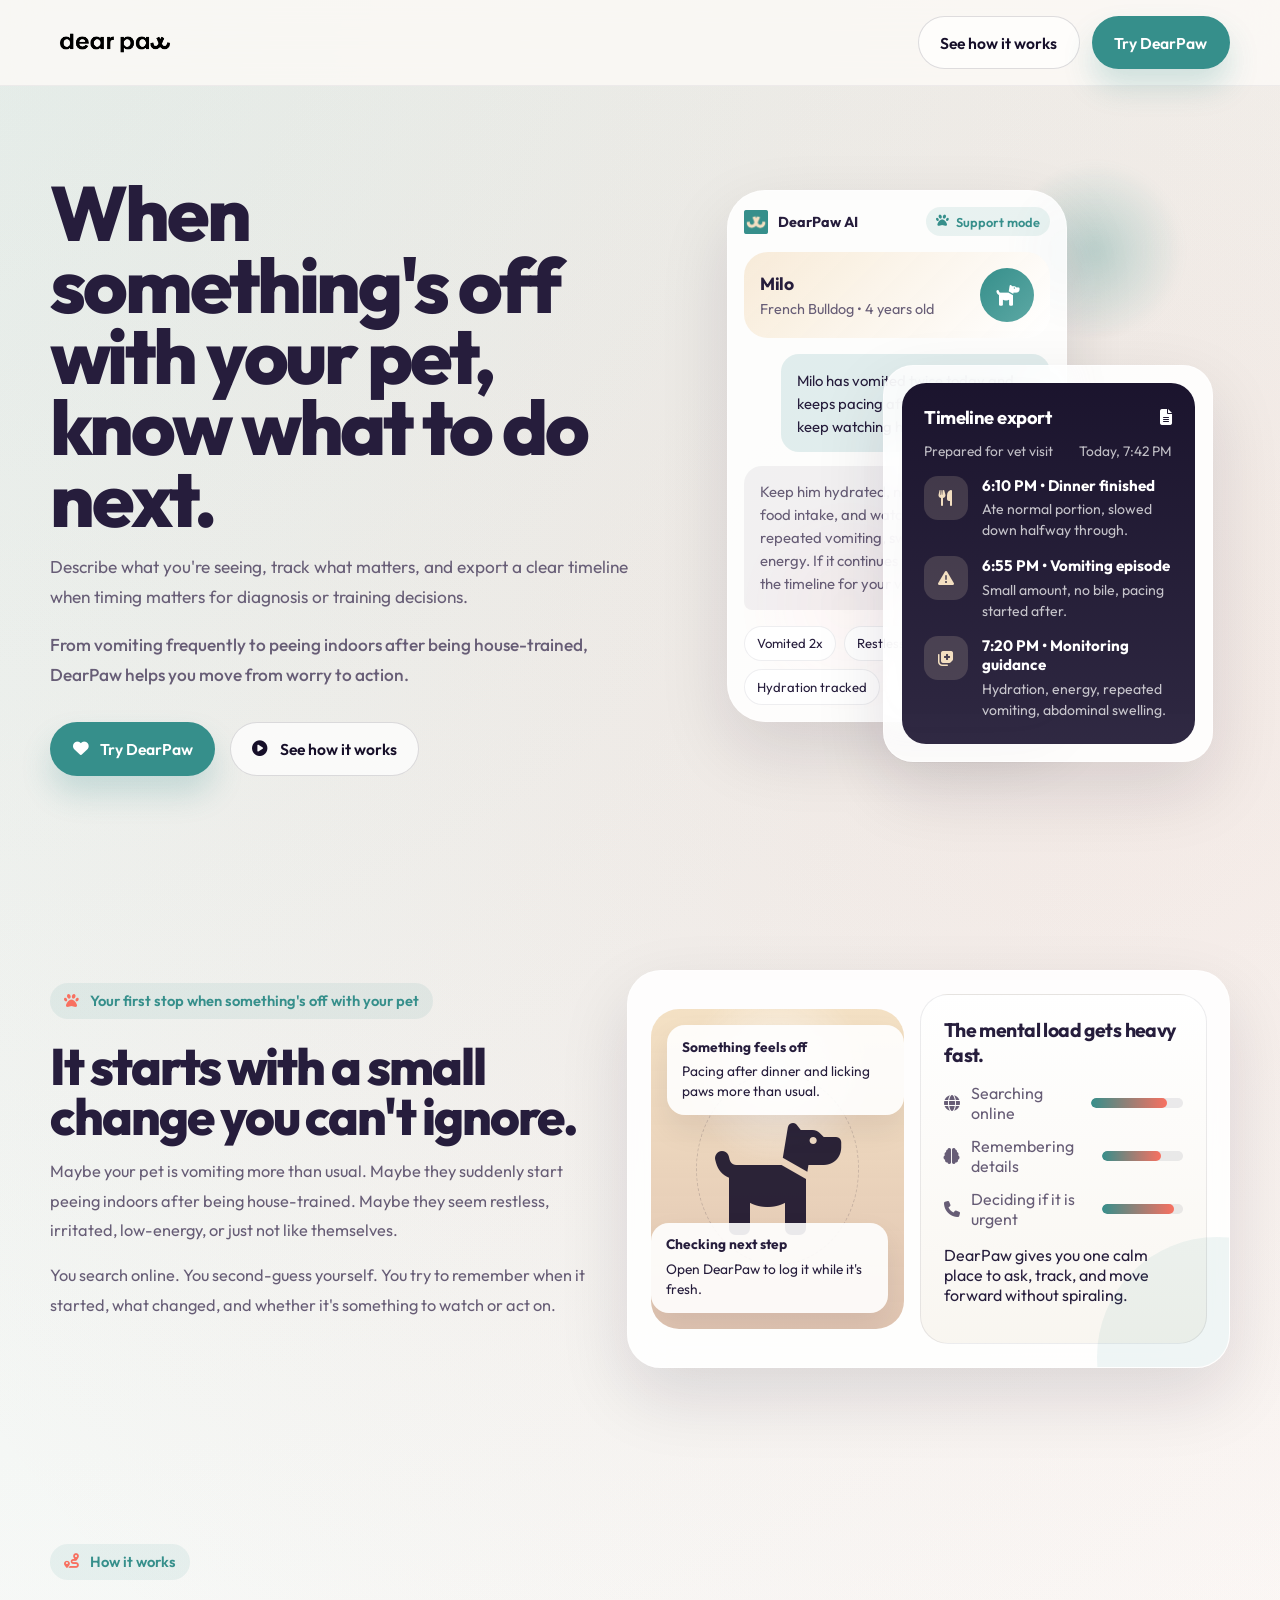
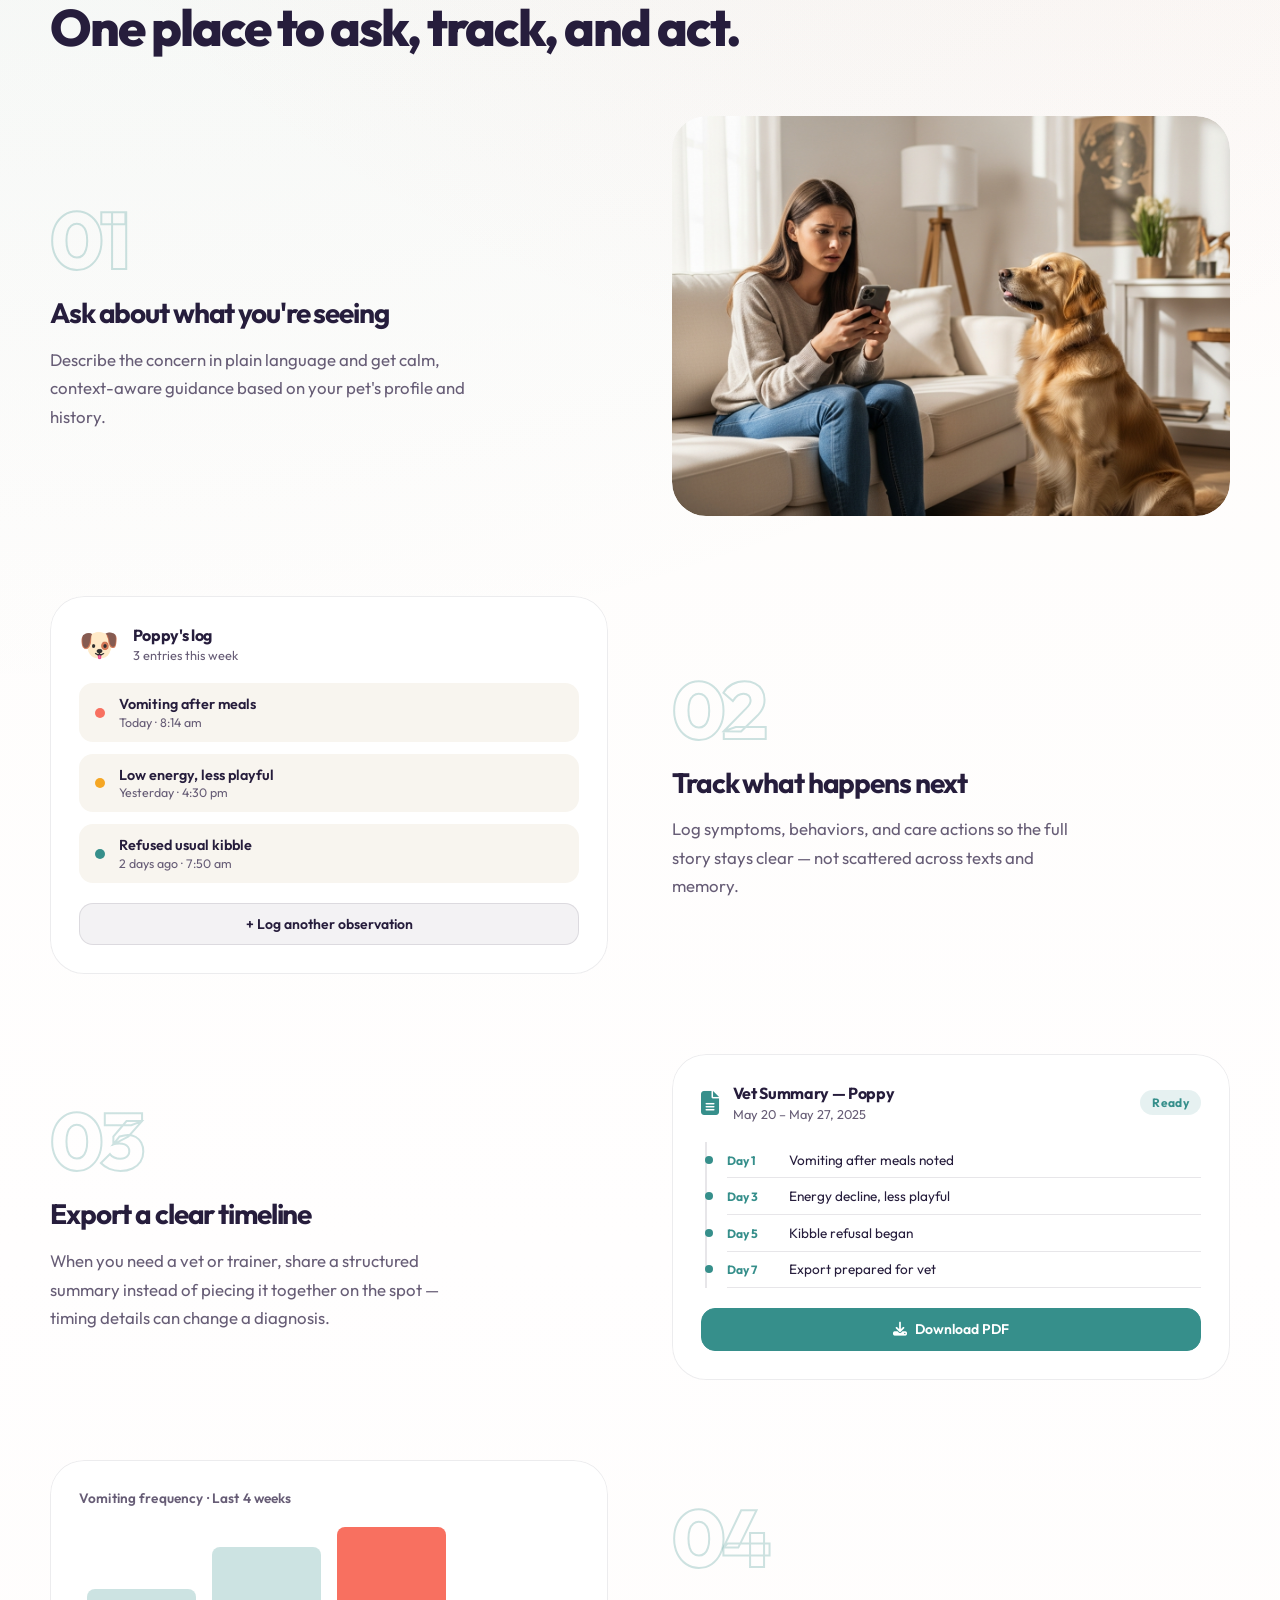
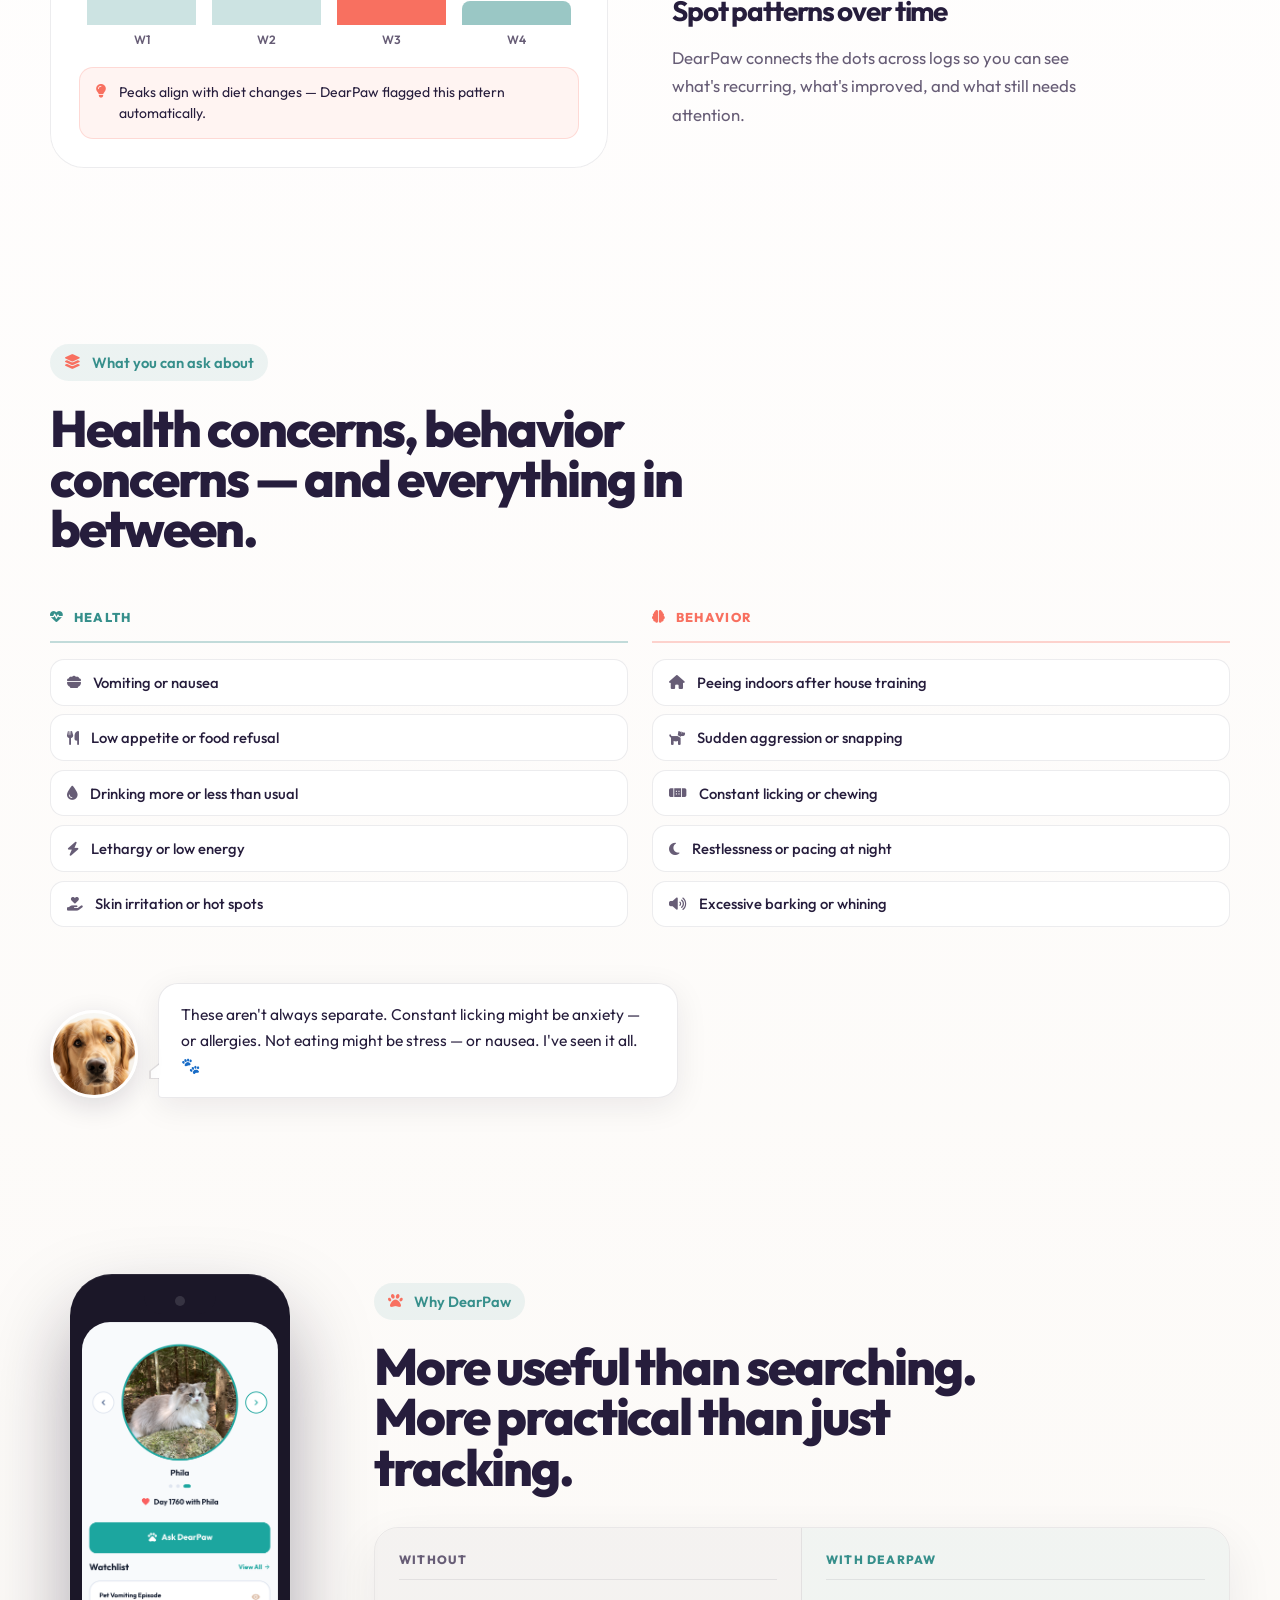
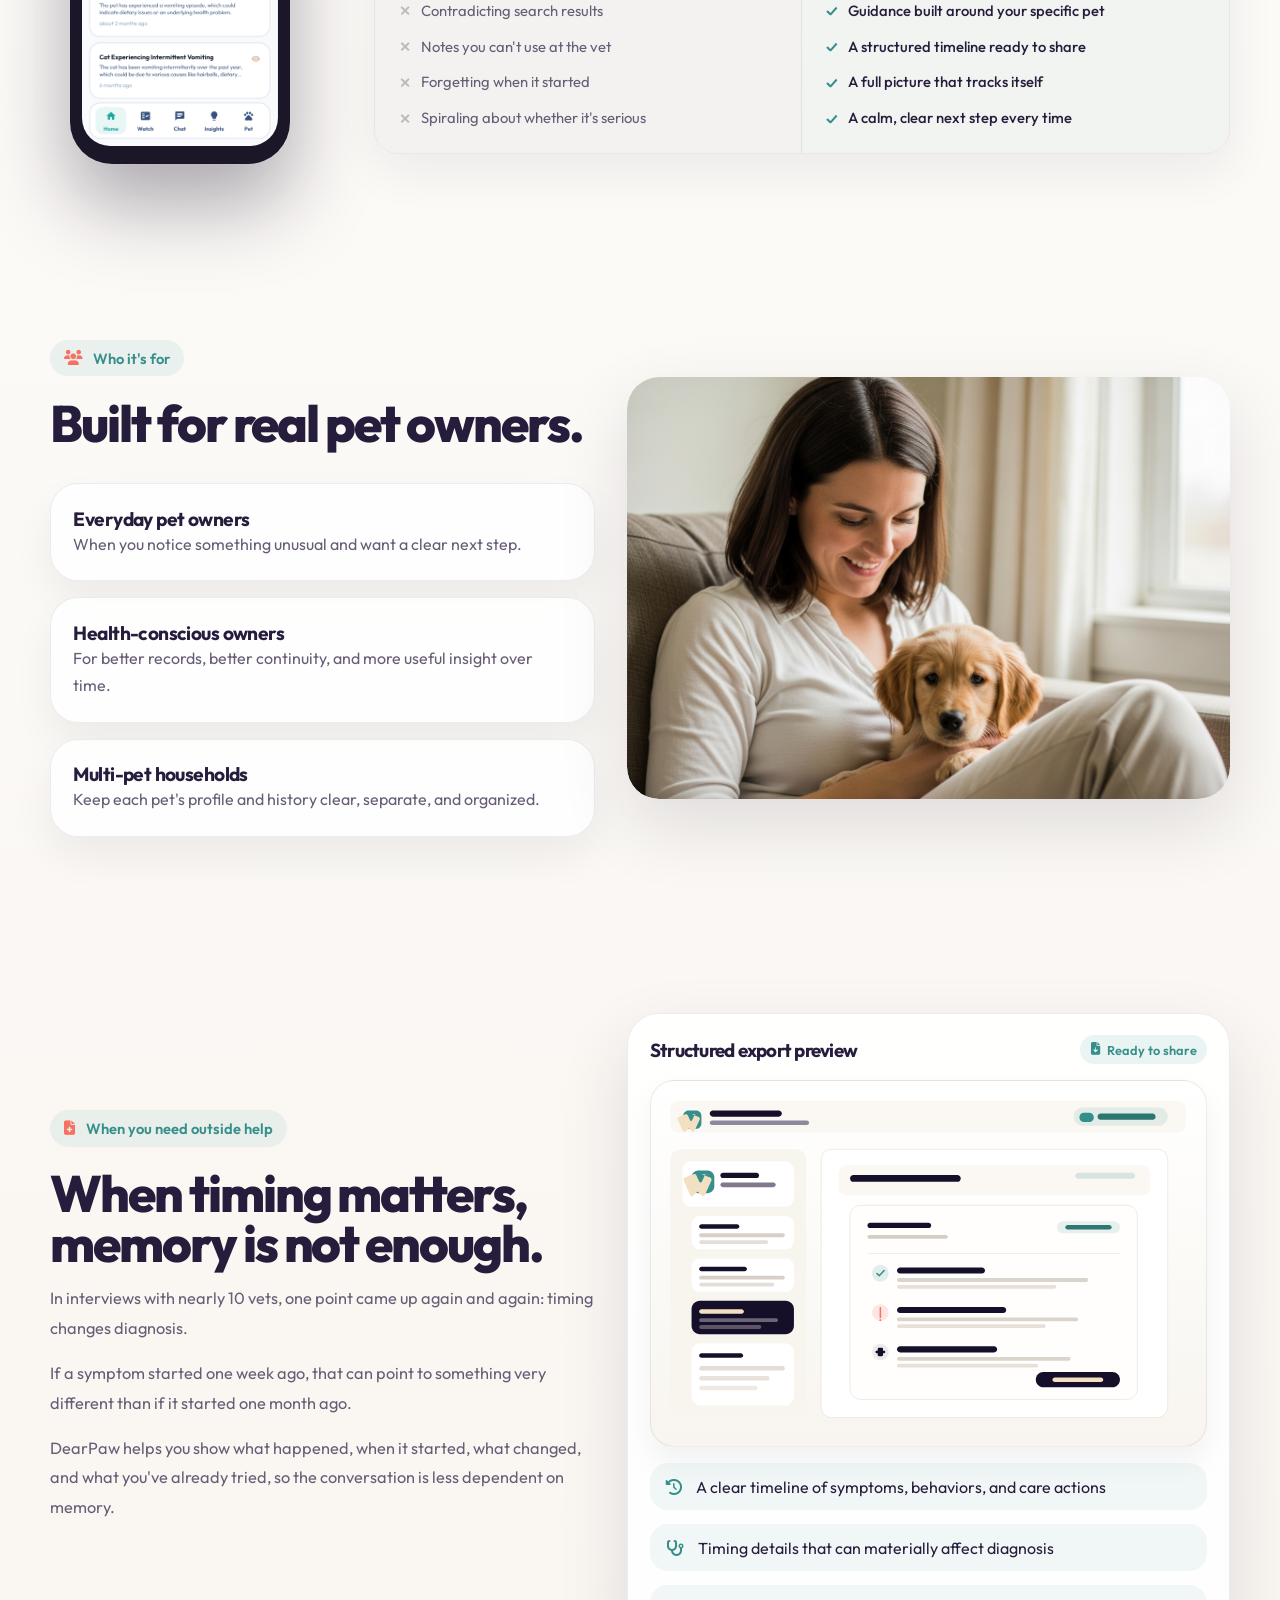
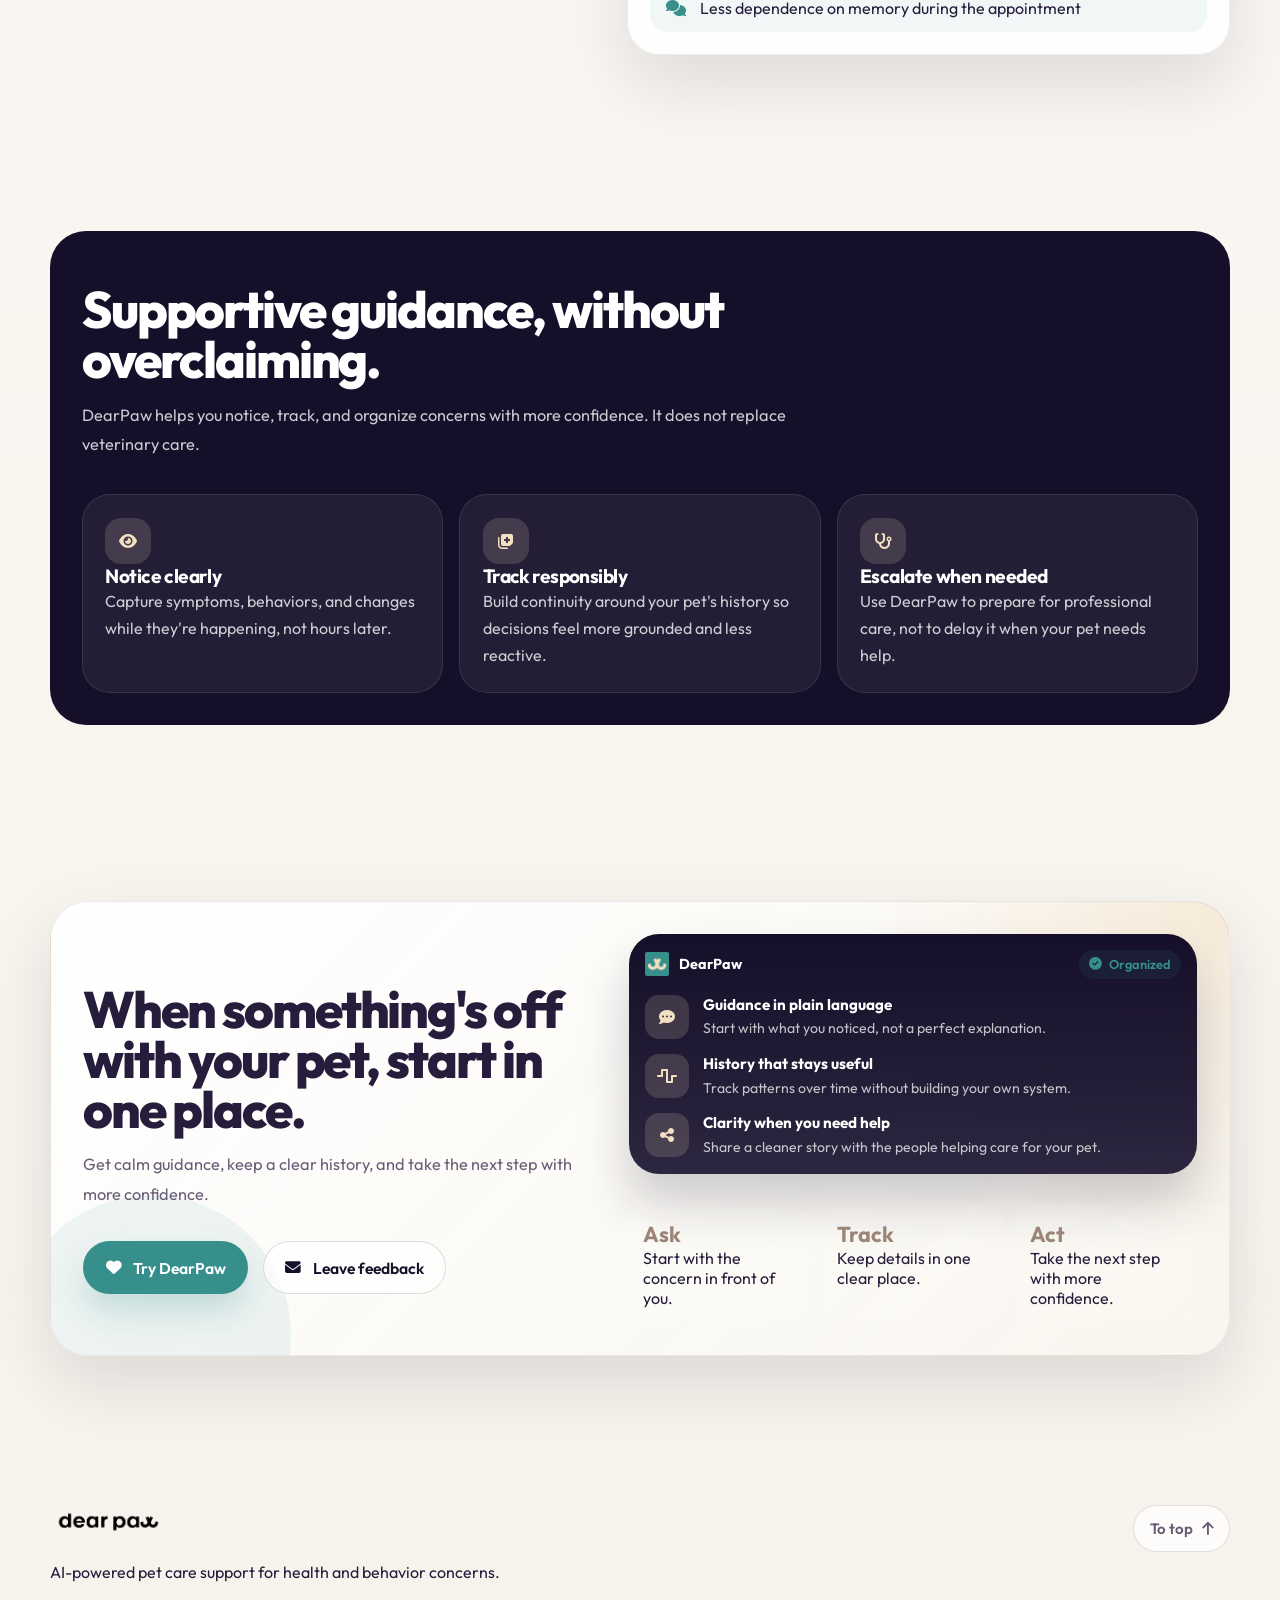
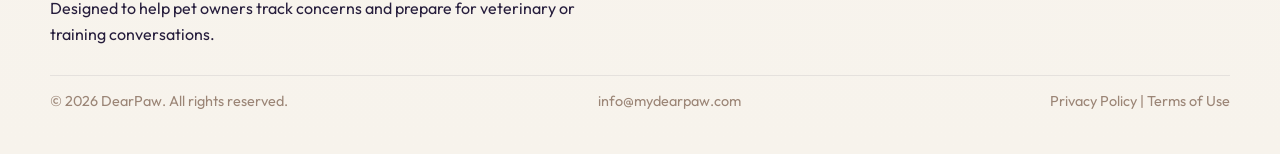
==== commit ec97c26c: "Revamp why-dearpaw section - Replace raw app screenshot with compact CSS phone frame (220px, dark   " ====
--- a/index.html
+++ b/index.html
@@ -389,40 +389,52 @@
       </section>
 
       <section id="why-dearpaw">
-        <div class="container why-grid">
-          <div class="comparison" aria-hidden="true">
-            <div class="comparison-frame">
-              <img src="assets/images/v2-home.png" alt="" />
-            </div>
-          </div>
-
-          <div>
-            <div class="section-heading">
-              <span class="eyebrow">
-                <i class="fa-solid fa-paw"></i>
-                Why DearPaw
-              </span>
-              <h2>More useful than searching. More practical than just tracking.</h2>
-            </div>
-
-            <div class="diff-grid">
-              <article class="diff-card">
-                <h3>Guidance that stays tied to your pet</h3>
-                <p>Get help based on your pet's profile and history.</p>
-              </article>
-              <article class="diff-card">
-                <h3>Tracking with a purpose</h3>
-                <p>Keep a record that supports decisions and helps you see what changed.</p>
-              </article>
-              <article class="diff-card">
-                <h3>Helpful before the appointment</h3>
-                <p>Useful before you've even decided whether you need outside help.</p>
-              </article>
-              <article class="diff-card">
-                <h3>Calm when you need it most</h3>
-                <p>Practical, organized, and supportive when you need a next step fast.</p>
-              </article>
-            </div>
+        <div class="container">
+
+          <div class="why-layout">
+
+            <!-- App preview — phone frame -->
+            <div class="why-phone" aria-hidden="true">
+              <div class="why-phone-shell">
+                <div class="why-phone-notch"></div>
+                <div class="why-phone-screen">
+                  <img src="assets/images/v2-home.png" alt="" />
+                </div>
+              </div>
+            </div>
+
+            <!-- Content -->
+            <div class="why-content">
+              <div class="section-heading">
+                <span class="eyebrow">
+                  <i class="fa-solid fa-paw"></i>
+                  Why DearPaw
+                </span>
+                <h2>More useful than searching. More practical than just tracking.</h2>
+              </div>
+
+              <div class="diff-table">
+                <div class="diff-col diff-col--before">
+                  <div class="diff-col-label">Without</div>
+                  <ul class="diff-list">
+                    <li>Contradicting search results</li>
+                    <li>Notes you can't use at the vet</li>
+                    <li>Forgetting when it started</li>
+                    <li>Spiraling about whether it's serious</li>
+                  </ul>
+                </div>
+                <div class="diff-col diff-col--after">
+                  <div class="diff-col-label">With DearPaw</div>
+                  <ul class="diff-list">
+                    <li>Guidance built around your specific pet</li>
+                    <li>A structured timeline ready to share</li>
+                    <li>A full picture that tracks itself</li>
+                    <li>A calm, clear next step every time</li>
+                  </ul>
+                </div>
+              </div>
+            </div>
+
           </div>
         </div>
       </section>
--- a/assets/css/style.css
+++ b/assets/css/style.css
@@ -1161,40 +1161,152 @@
   color: var(--ink);
 }
 
-.why-grid {
-  display: grid;
-  grid-template-columns: minmax(0, 0.95fr) minmax(0, 1.05fr);
-  gap: 2rem;
-  align-items: stretch;
-}
-
-.comparison {
-  width: 100%;
-  max-width: 540px;
-  border-radius: 32px;
-  background: rgba(255, 255, 255, 0.92);
-  border: 1px solid rgba(22, 15, 41, 0.08);
-  padding: 1rem;
-  box-shadow: var(--shadow);
-  justify-self: start;
-}
-
-.comparison-frame {
+/* ── Why DearPaw ──────────────────────────────────────────────────────────── */
+
+.why-layout {
+  display: grid;
+  grid-template-columns: 260px 1fr;
+  gap: 4rem;
+  align-items: center;
+}
+
+/* Phone frame */
+.why-phone {
+  display: flex;
+  justify-content: center;
+}
+
+.why-phone-shell {
+  width: 220px;
+  background: #1b1728;
+  border-radius: 42px;
+  padding: 14px 12px 18px;
+  box-shadow:
+    0 0 0 1px rgba(255,255,255,0.06),
+    0 40px 80px rgba(22, 15, 41, 0.35),
+    inset 0 1px 0 rgba(255,255,255,0.08);
+  position: relative;
+}
+
+.why-phone-notch {
+  width: 72px;
+  height: 26px;
+  background: #1b1728;
+  border-radius: 0 0 18px 18px;
+  margin: 0 auto 8px;
+  position: relative;
+  z-index: 2;
+}
+
+.why-phone-notch::after {
+  content: "";
+  position: absolute;
+  left: 50%;
+  top: 50%;
+  transform: translate(-50%, -50%);
+  width: 10px;
+  height: 10px;
+  border-radius: 50%;
+  background: rgba(255,255,255,0.12);
+}
+
+.why-phone-screen {
+  border-radius: 28px;
   overflow: hidden;
-  border-radius: 24px;
-  border: 1px solid rgba(22, 15, 41, 0.08);
   background: #fff;
 }
 
-.comparison-frame img {
+.why-phone-screen img {
   display: block;
   width: 100%;
   height: auto;
 }
 
-.diff-grid {
-  display: grid;
-  gap: 1rem;
+/* Comparison table */
+.diff-table {
+  display: grid;
+  grid-template-columns: 1fr 1fr;
+  border-radius: 24px;
+  overflow: hidden;
+  border: 1px solid rgba(22, 15, 41, 0.08);
+  box-shadow: 0 16px 48px rgba(22, 15, 41, 0.07);
+  margin-top: 2rem;
+}
+
+.diff-col {
+  padding: 1.5rem;
+}
+
+.diff-col--before {
+  background: rgba(22, 15, 41, 0.03);
+  border-right: 1px solid rgba(22, 15, 41, 0.08);
+}
+
+.diff-col--after {
+  background: rgba(54, 143, 139, 0.05);
+}
+
+.diff-col-label {
+  font-size: 0.75rem;
+  font-weight: 800;
+  letter-spacing: 0.1em;
+  text-transform: uppercase;
+  margin-bottom: 1.25rem;
+  padding-bottom: 0.75rem;
+  border-bottom: 1px solid rgba(22, 15, 41, 0.08);
+}
+
+.diff-col--before .diff-col-label {
+  color: var(--muted);
+}
+
+.diff-col--after .diff-col-label {
+  color: var(--teal);
+}
+
+.diff-list {
+  list-style: none;
+  margin: 0;
+  padding: 0;
+  display: flex;
+  flex-direction: column;
+  gap: 0.85rem;
+}
+
+.diff-list li {
+  display: flex;
+  align-items: flex-start;
+  gap: 0.6rem;
+  font-size: 0.925rem;
+  line-height: 1.5;
+}
+
+.diff-list li::before {
+  flex-shrink: 0;
+  margin-top: 0.1em;
+  font-size: 0.85rem;
+  font-weight: 700;
+}
+
+.diff-col--before .diff-list li {
+  color: var(--muted);
+  text-decoration: none;
+}
+
+.diff-col--before .diff-list li::before {
+  content: "✕";
+  color: rgba(22, 15, 41, 0.25);
+}
+
+.diff-col--after .diff-list li {
+  color: var(--ink);
+  font-weight: 500;
+}
+
+.diff-col--after .diff-list li::before {
+  content: "✓";
+  color: var(--teal);
+  font-weight: 800;
 }
 
 .audience-visual {
@@ -1750,11 +1862,32 @@
 
   .hero-grid,
   .problem-grid,
-  .why-grid,
   .audience-grid,
   .export-grid,
   .cta-grid {
     grid-template-columns: 1fr;
+  }
+
+  .why-layout {
+    grid-template-columns: 1fr;
+    gap: 2.5rem;
+  }
+
+  .why-phone {
+    order: -1;
+  }
+
+  .why-phone-shell {
+    width: 180px;
+  }
+
+  .diff-table {
+    grid-template-columns: 1fr;
+  }
+
+  .diff-col--before {
+    border-right: none;
+    border-bottom: 1px solid rgba(22, 15, 41, 0.08);
   }
 
   .flow-grid,
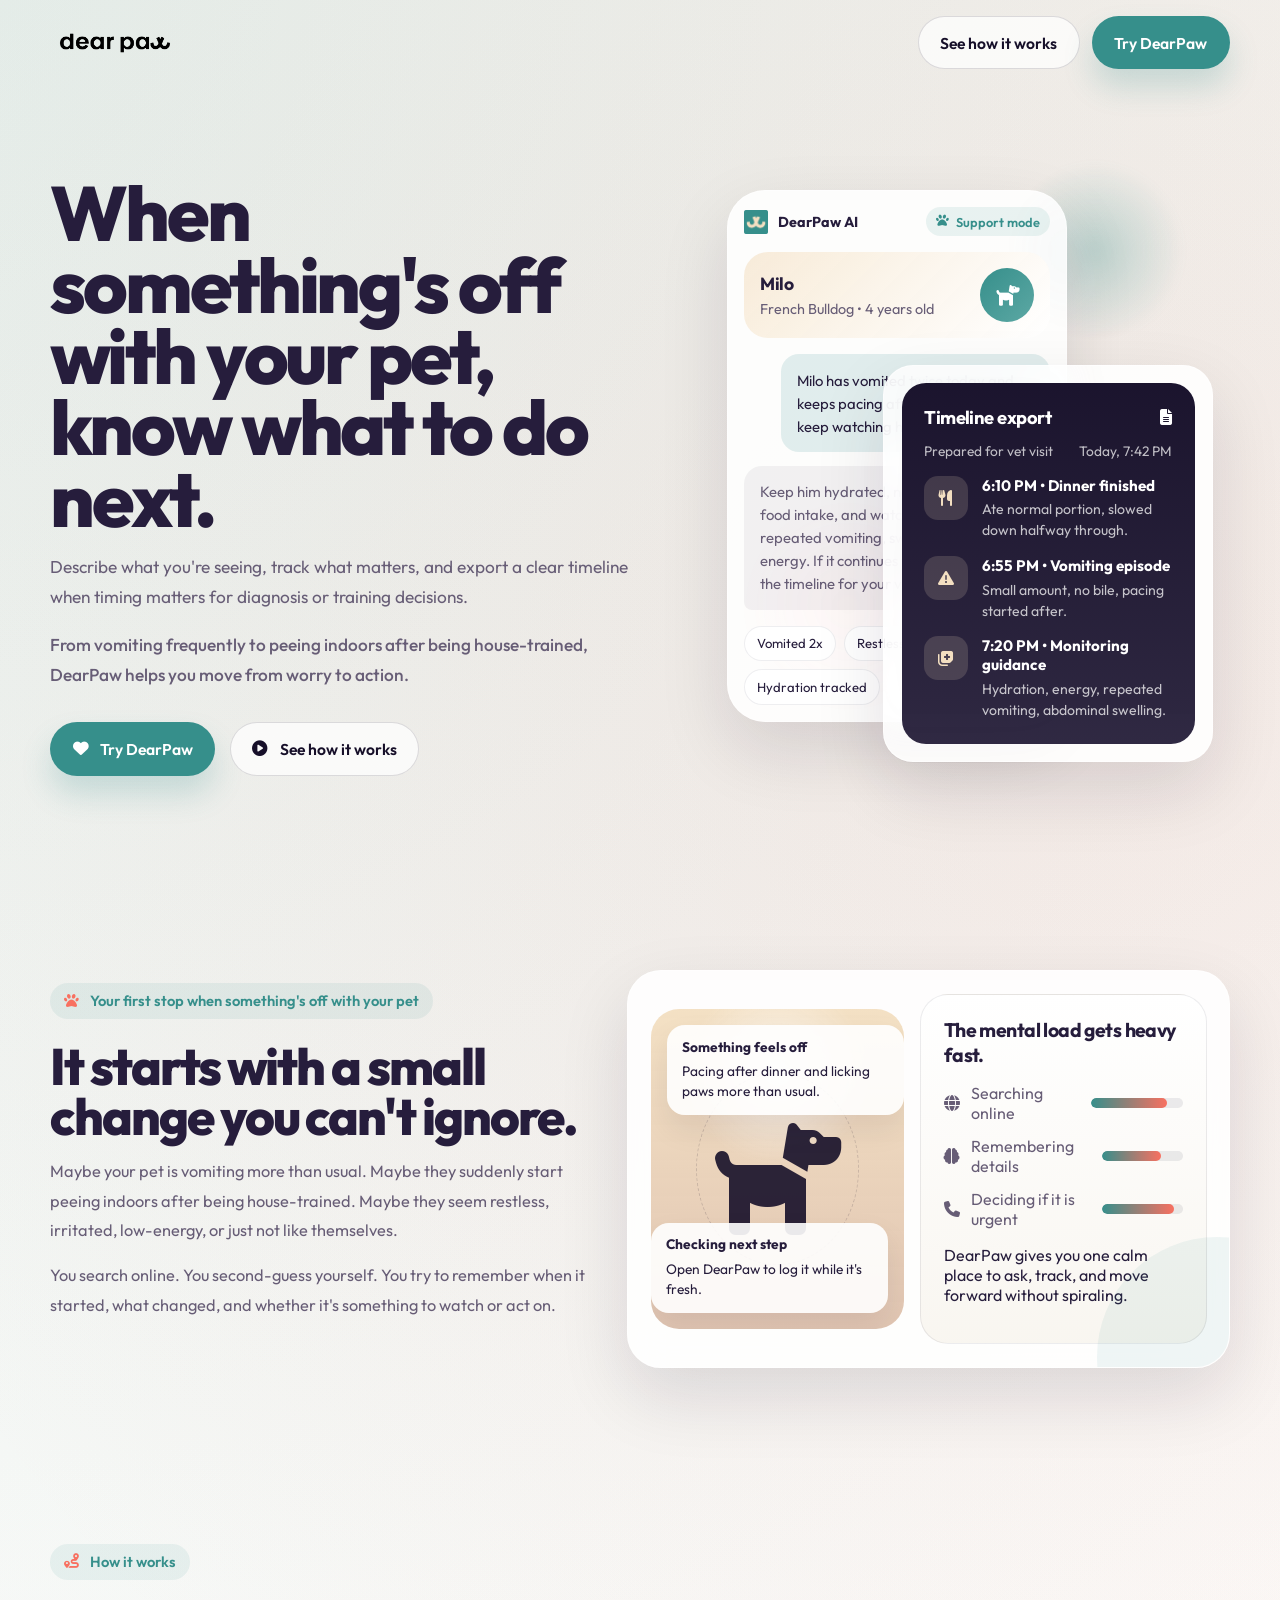
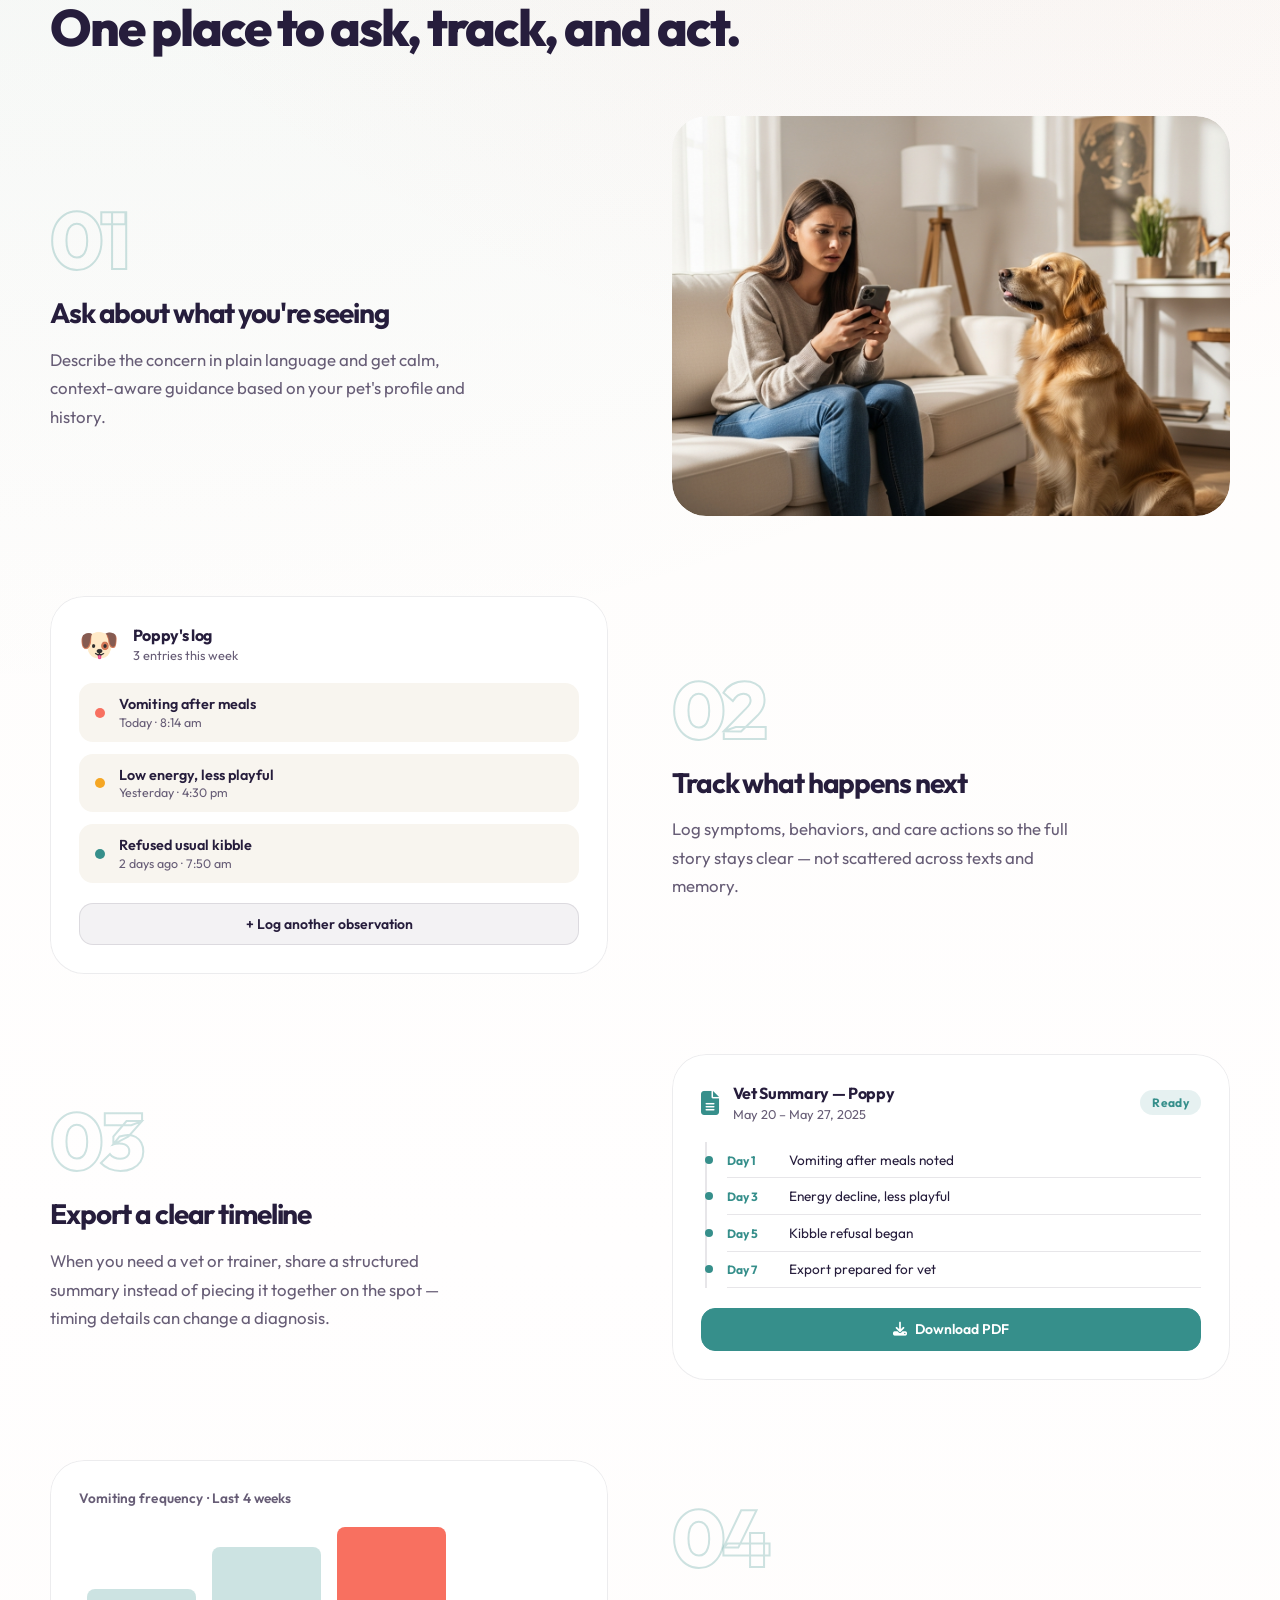
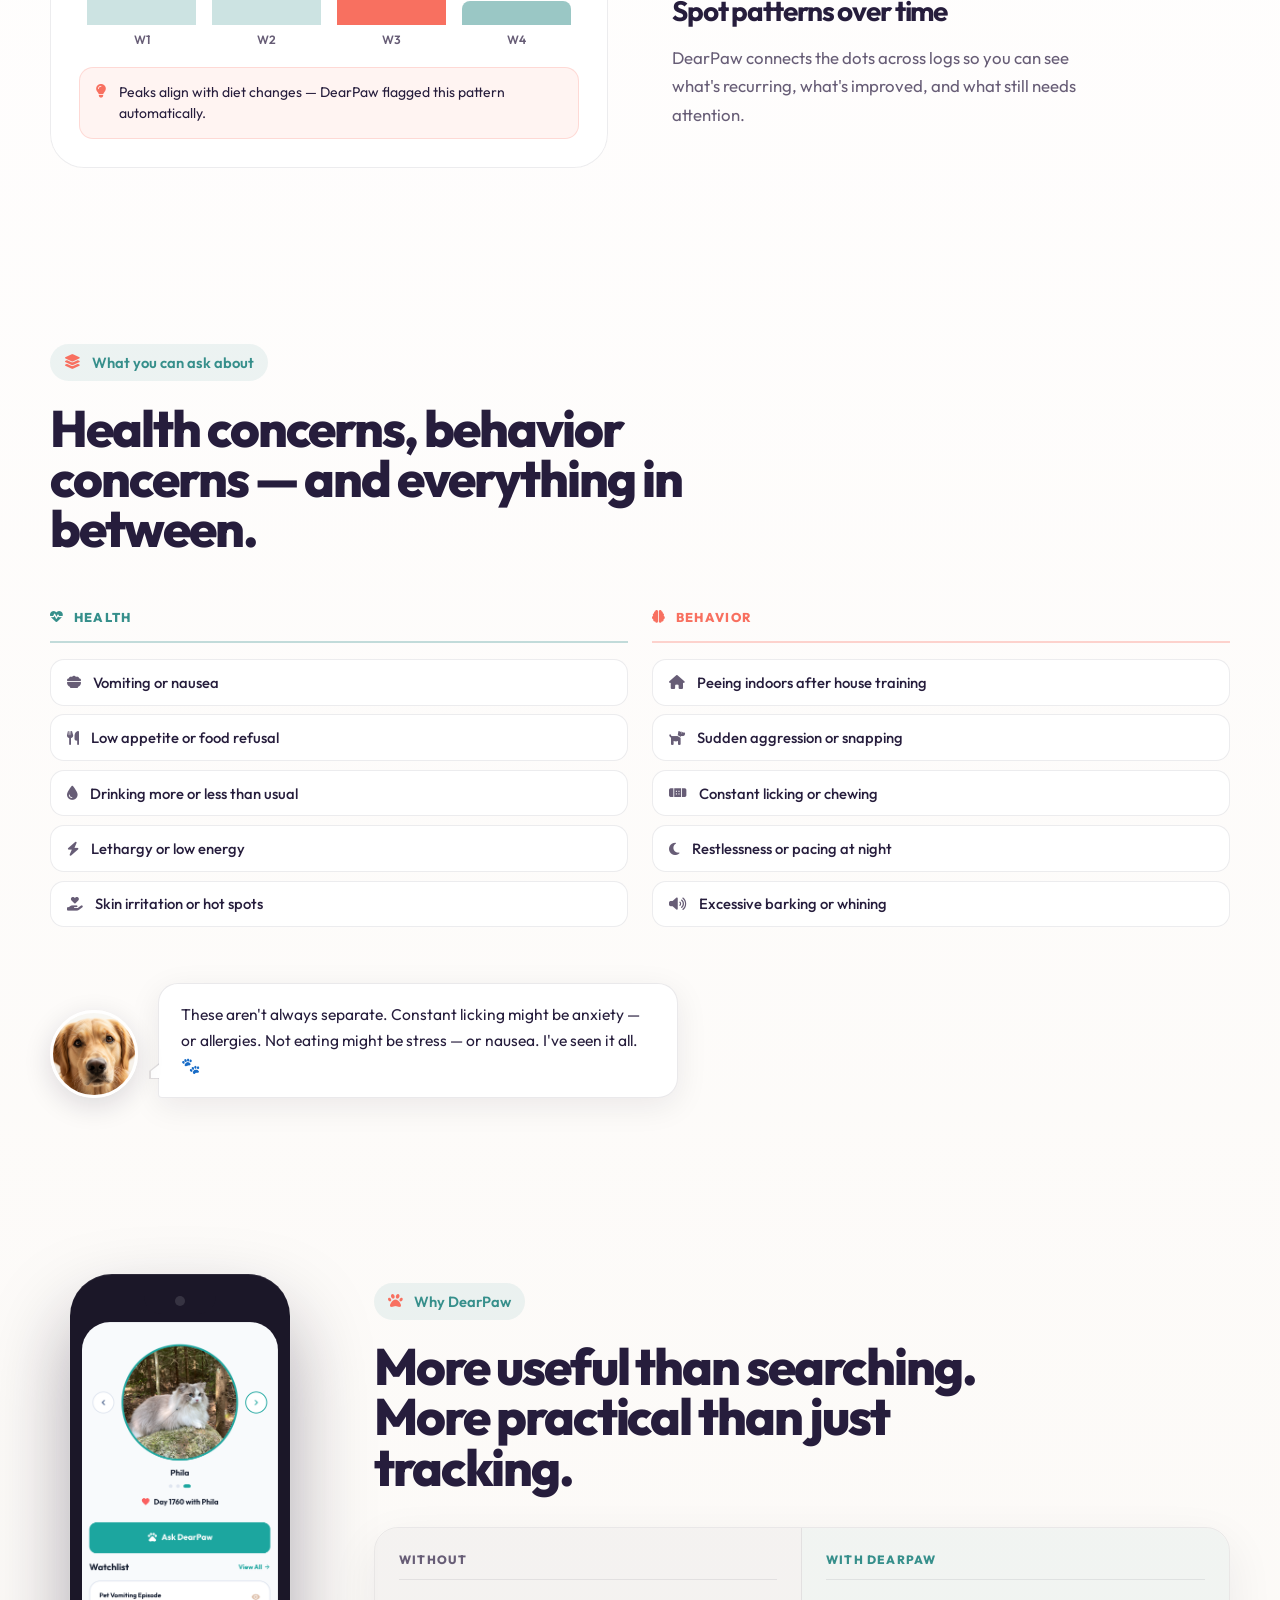
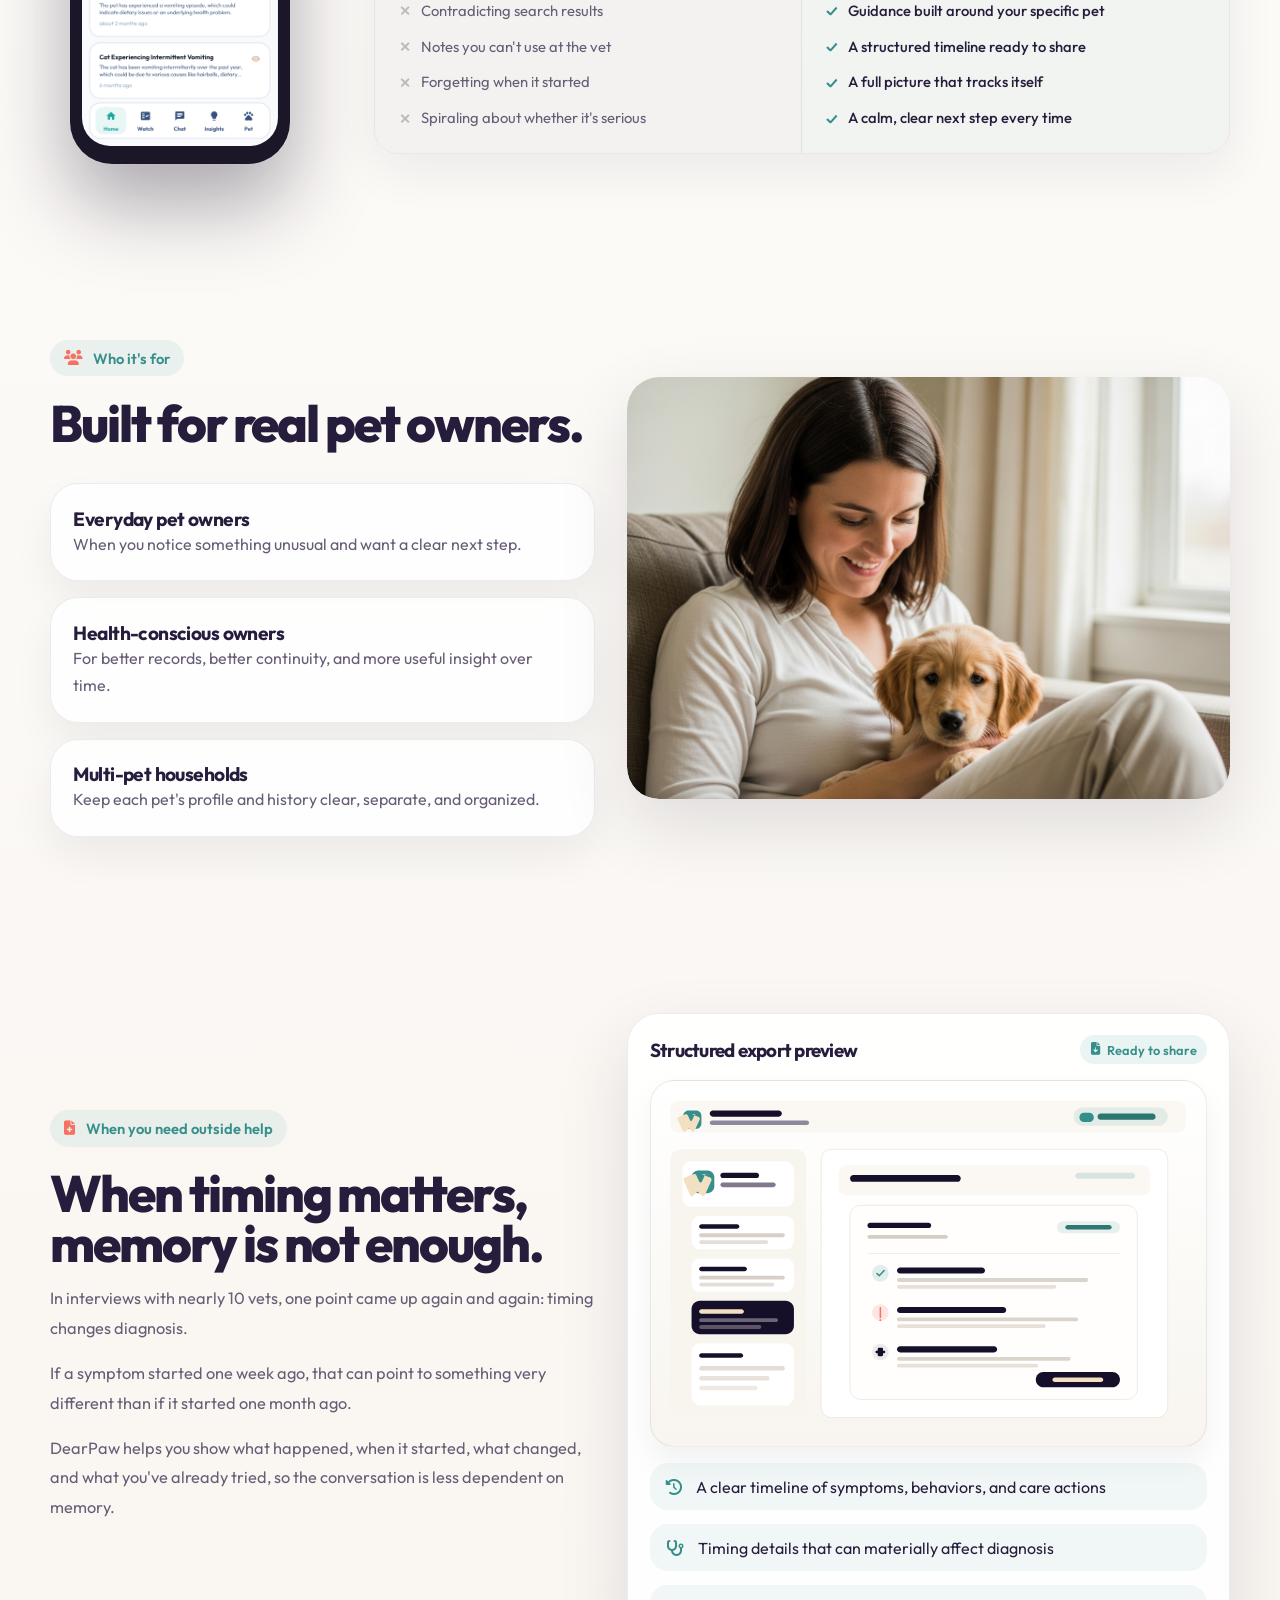
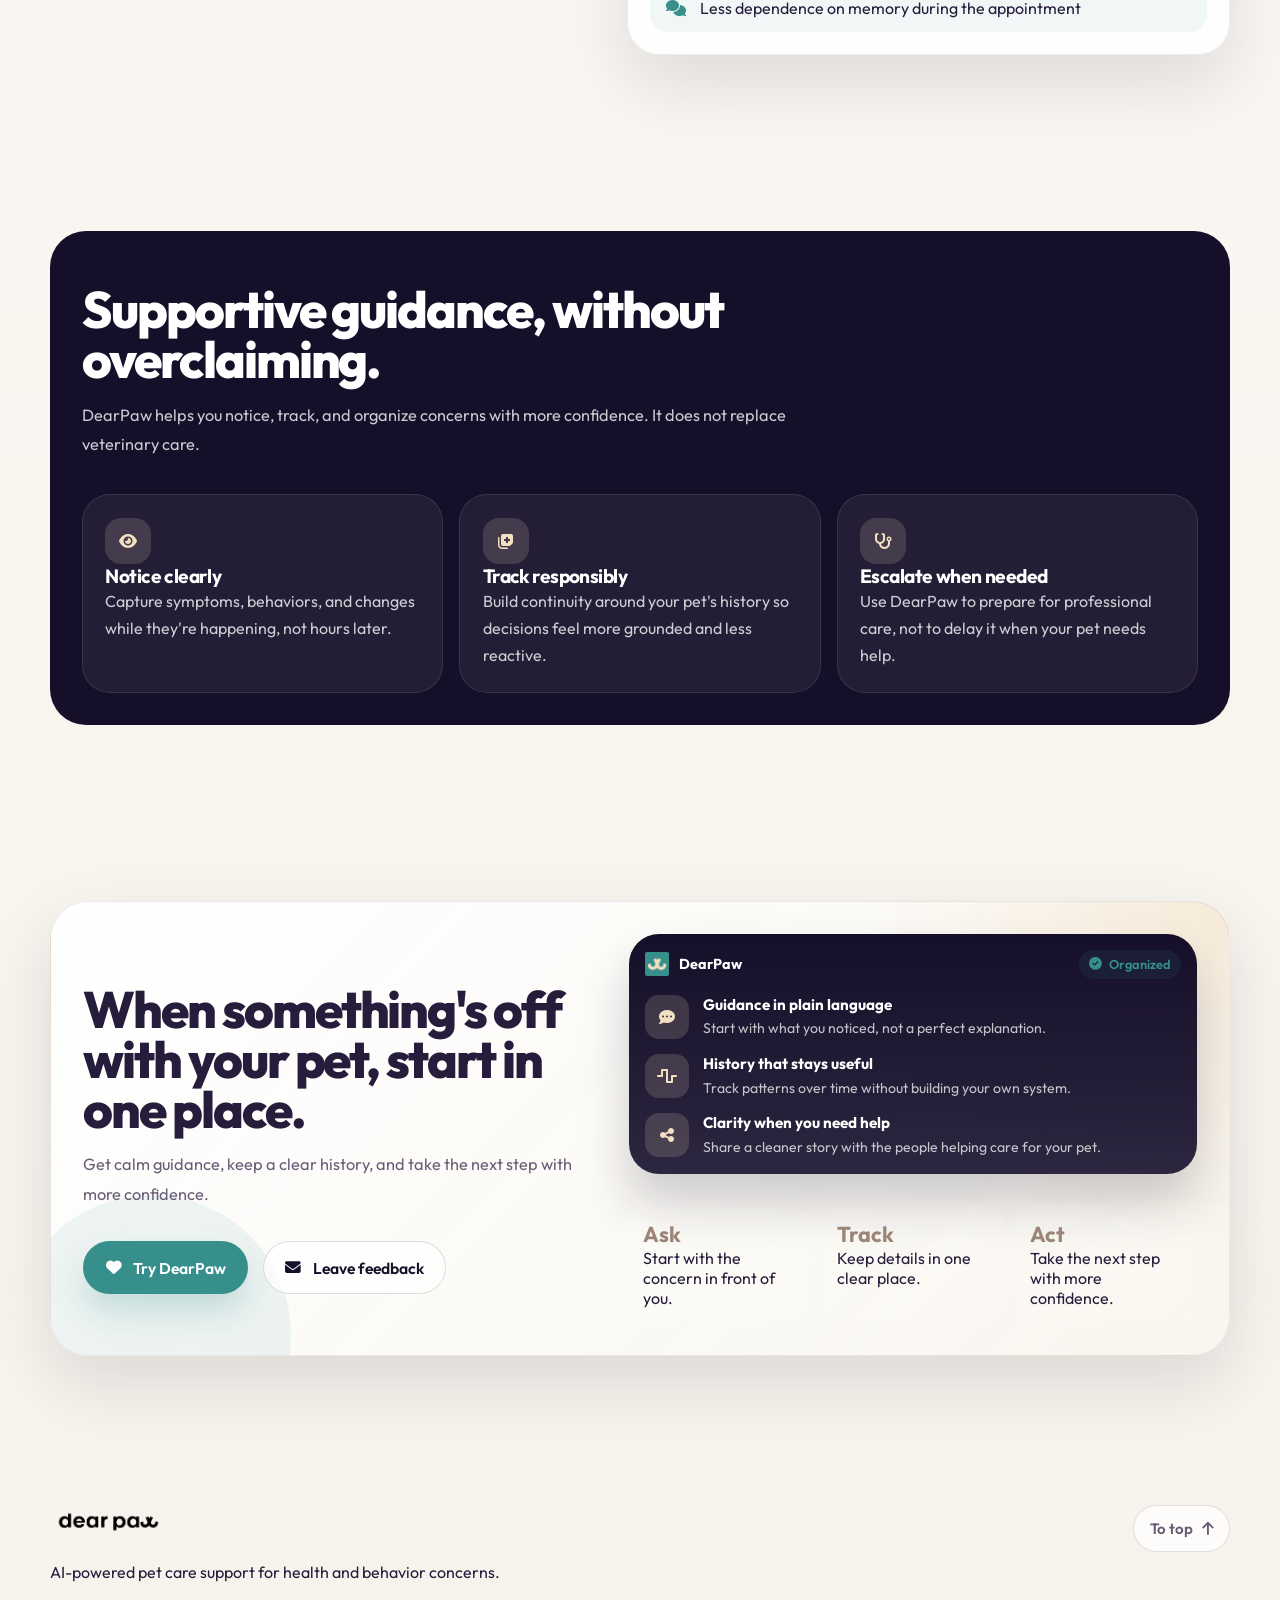
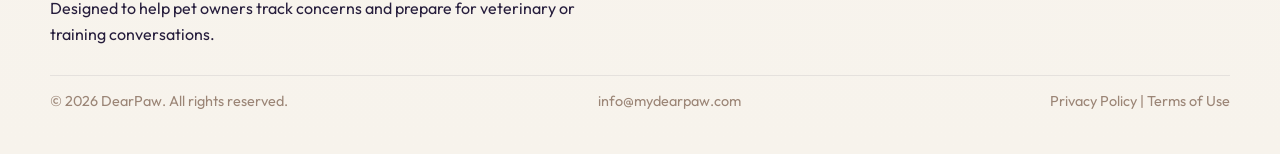
==== commit 6366b15c: "Refine nav bar style and mobile menu button - Replace frosted glass blur with transparent-to-solid s" ====
--- a/index.html
+++ b/index.html
@@ -35,9 +35,11 @@
         </div>
         <details class="mobile-menu">
           <summary class="mobile-menu-toggle" aria-label="Open navigation menu">
-            <span></span>
-            <span></span>
-            <span></span>
+            <span class="hamburger">
+              <span></span>
+              <span></span>
+              <span></span>
+            </span>
           </summary>
           <div class="mobile-menu-panel">
             <div class="mobile-menu-actions">
@@ -685,6 +687,17 @@
     </div>
 
     <script>
+      // Nav: transparent at top, solid on scroll
+      (() => {
+        const header = document.querySelector(".site-header");
+        if (!header) return;
+        const update = () => header.classList.toggle("scrolled", window.scrollY > 10);
+        update();
+        window.addEventListener("scroll", update, { passive: true });
+      })();
+    </script>
+
+    <script>
       (() => {
         const modal = document.getElementById("try-form");
         if (!modal) return;
--- a/assets/css/style.css
+++ b/assets/css/style.css
@@ -70,9 +70,19 @@
   position: sticky;
   top: 0;
   z-index: 50;
-  backdrop-filter: blur(18px);
-  background: rgba(252, 250, 246, 0.84);
-  border-bottom: 1px solid rgba(22, 15, 41, 0.05);
+  background: transparent;
+  border-bottom: 1.5px solid transparent;
+  box-shadow: none;
+  transition:
+    background 280ms ease,
+    border-color 280ms ease,
+    box-shadow 280ms ease;
+}
+
+.site-header.scrolled {
+  background: #fefcf8;
+  border-bottom-color: rgba(243, 223, 193, 0.75);
+  box-shadow: 0 2px 18px rgba(22, 15, 41, 0.04);
 }
 
 .nav-shell {
@@ -107,47 +117,62 @@
 }
 
 .mobile-menu-toggle {
+  /* Reset summary defaults */
+  appearance: none;
+  -webkit-appearance: none;
   list-style: none;
-  width: 40px;
-  height: 40px;
+  padding: 0;
+  margin: 0;
+
+  width: 36px;
+  height: 36px;
   display: grid;
   place-items: center;
-  border-radius: 12px;
+  border-radius: 50%;
   border: 1px solid rgba(22, 15, 41, 0.1);
   background: rgba(255, 255, 255, 0.86);
-  box-shadow: 0 8px 18px rgba(22, 15, 41, 0.08);
+  box-shadow: 0 4px 12px rgba(22, 15, 41, 0.08);
   cursor: pointer;
+  flex-shrink: 0;
 }
 
 .mobile-menu-toggle::-webkit-details-marker {
   display: none;
 }
 
+/* Stack the 3 lines as a flex column so gap is even */
+.mobile-menu-toggle .hamburger {
+  display: flex;
+  flex-direction: column;
+  gap: 4px;
+}
+
 .mobile-menu-toggle span {
   display: block;
-  width: 15px;
-  height: 2px;
+  width: 16px;
+  height: 1.5px;
   border-radius: 999px;
   background: var(--navy);
   transition:
-    transform 180ms ease,
-    opacity 180ms ease;
+    transform 200ms ease,
+    opacity 200ms ease;
 }
 
 .mobile-menu-toggle span + span {
-  margin-top: 2px;
+  margin-top: 0; /* gap handled by flex parent */
 }
 
 .mobile-menu[open] .mobile-menu-toggle span:nth-child(1) {
-  transform: translateY(4px) rotate(45deg);
+  transform: translateY(5.5px) rotate(45deg);
 }
 
 .mobile-menu[open] .mobile-menu-toggle span:nth-child(2) {
   opacity: 0;
+  transform: scaleX(0);
 }
 
 .mobile-menu[open] .mobile-menu-toggle span:nth-child(3) {
-  transform: translateY(-4px) rotate(-45deg);
+  transform: translateY(-5.5px) rotate(-45deg);
 }
 
 .mobile-menu-panel {
@@ -1932,8 +1957,8 @@
 }
 
 @media (max-width: 920px) {
-  .site-header {
-    background: rgba(252, 250, 246, 0.92);
+  .site-header.scrolled {
+    background: #fefcf8;
   }
 
   .nav-shell {
@@ -1961,8 +1986,8 @@
 }
 
 @media (max-width: 760px) {
-  .site-header {
-    backdrop-filter: blur(14px);
+  .site-header.scrolled {
+    background: #fefcf8;
   }
 
   section {
